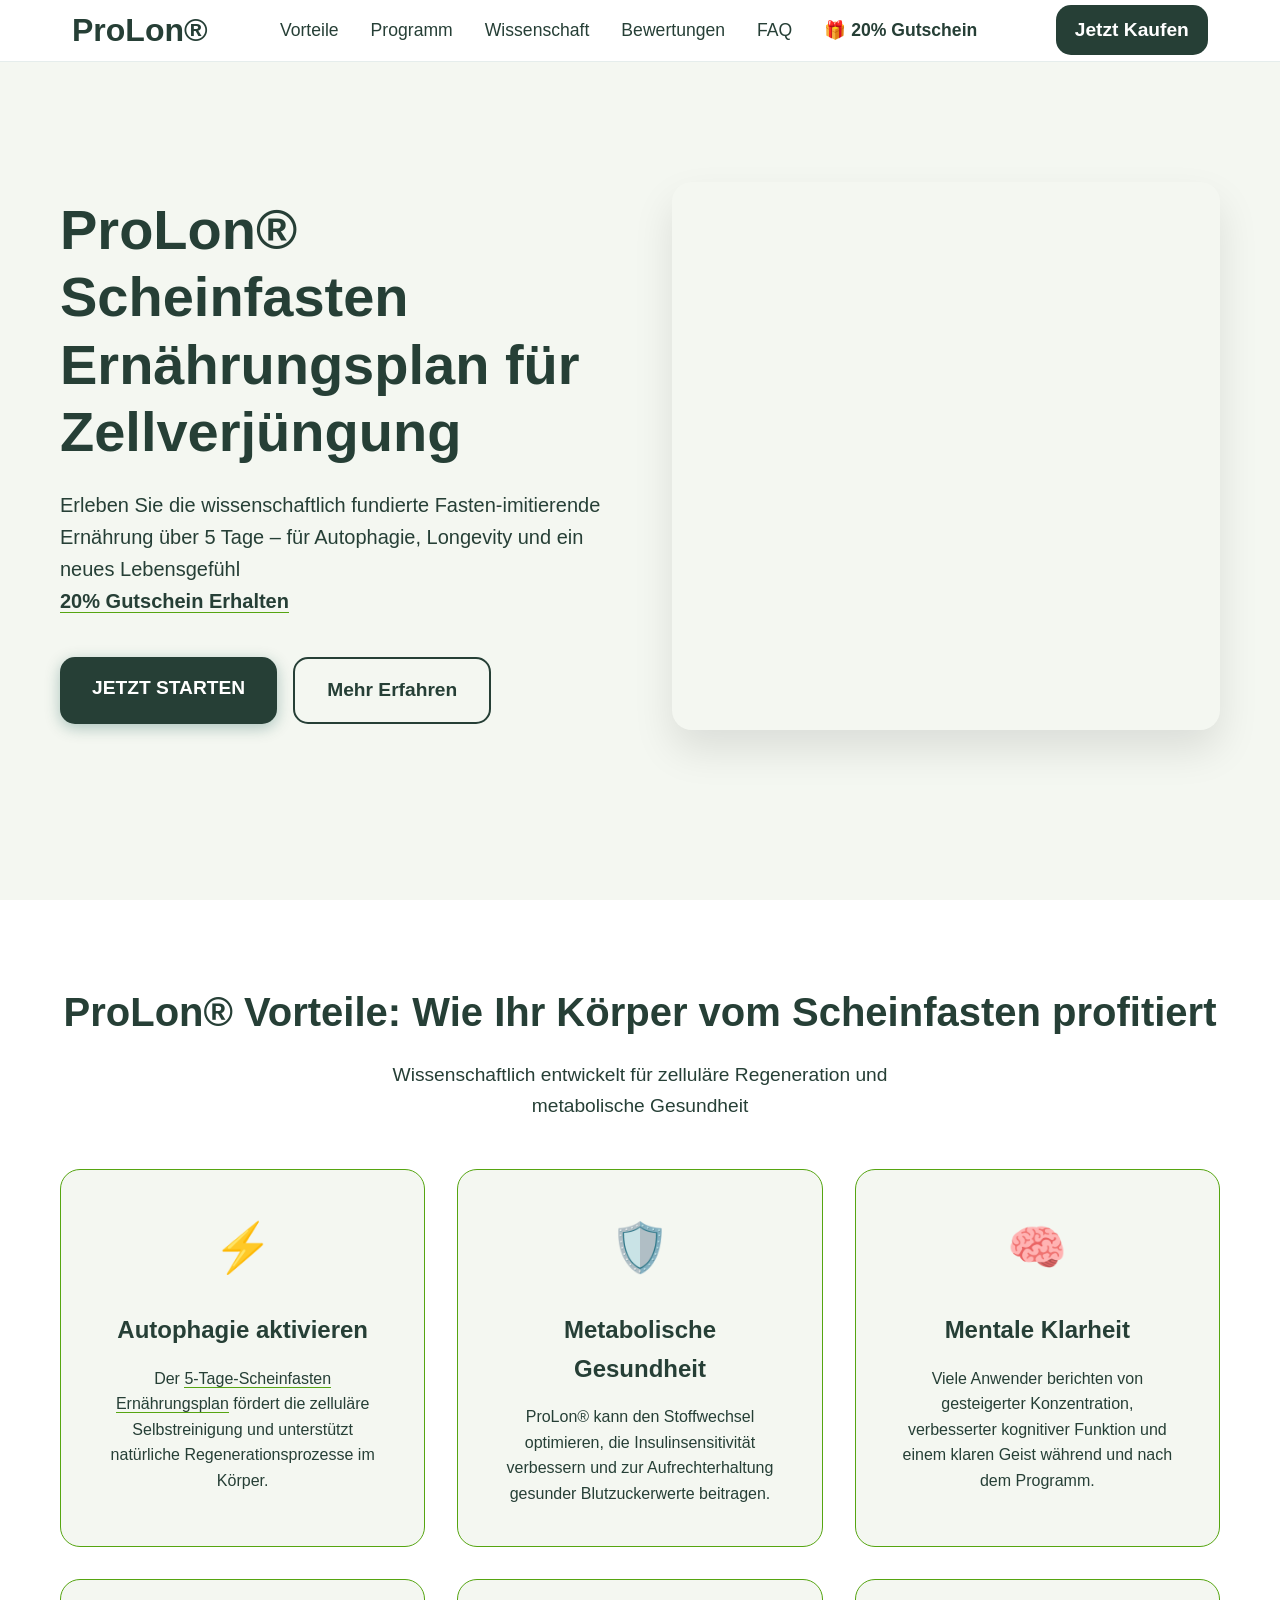
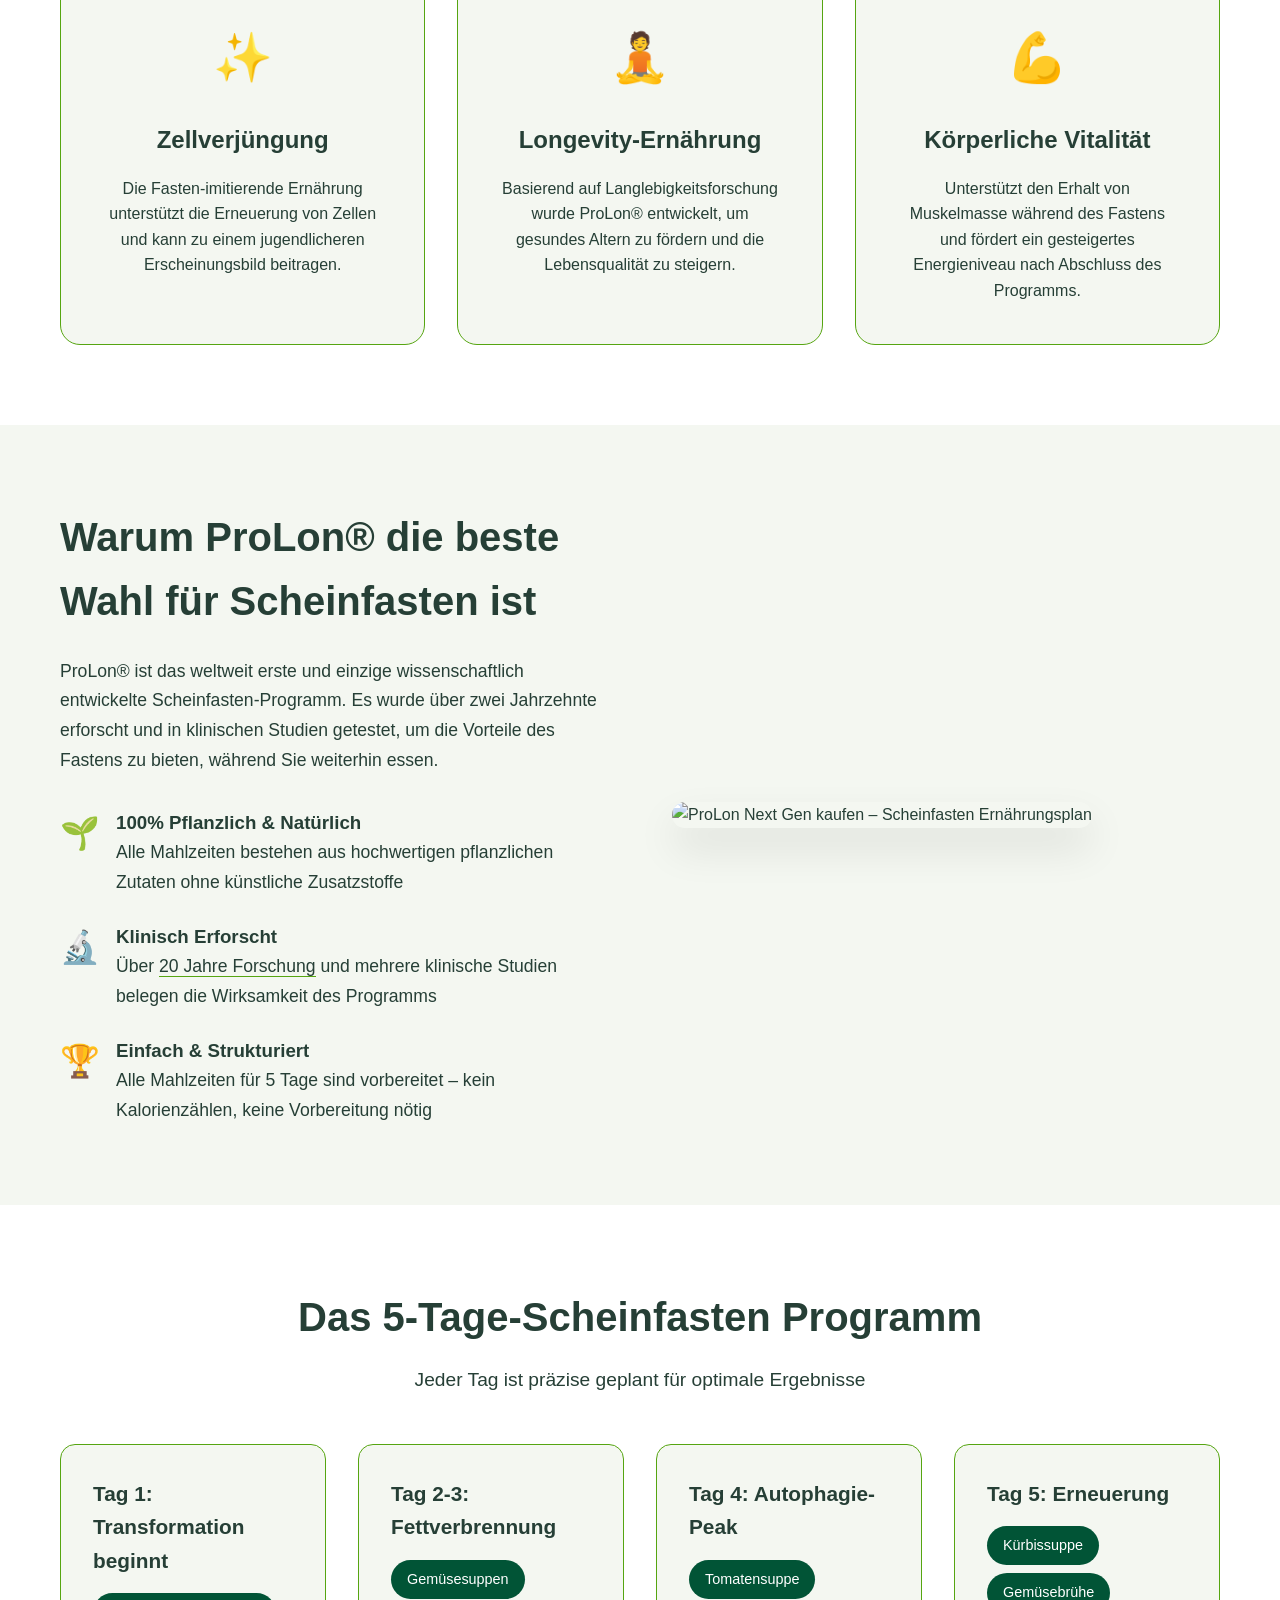
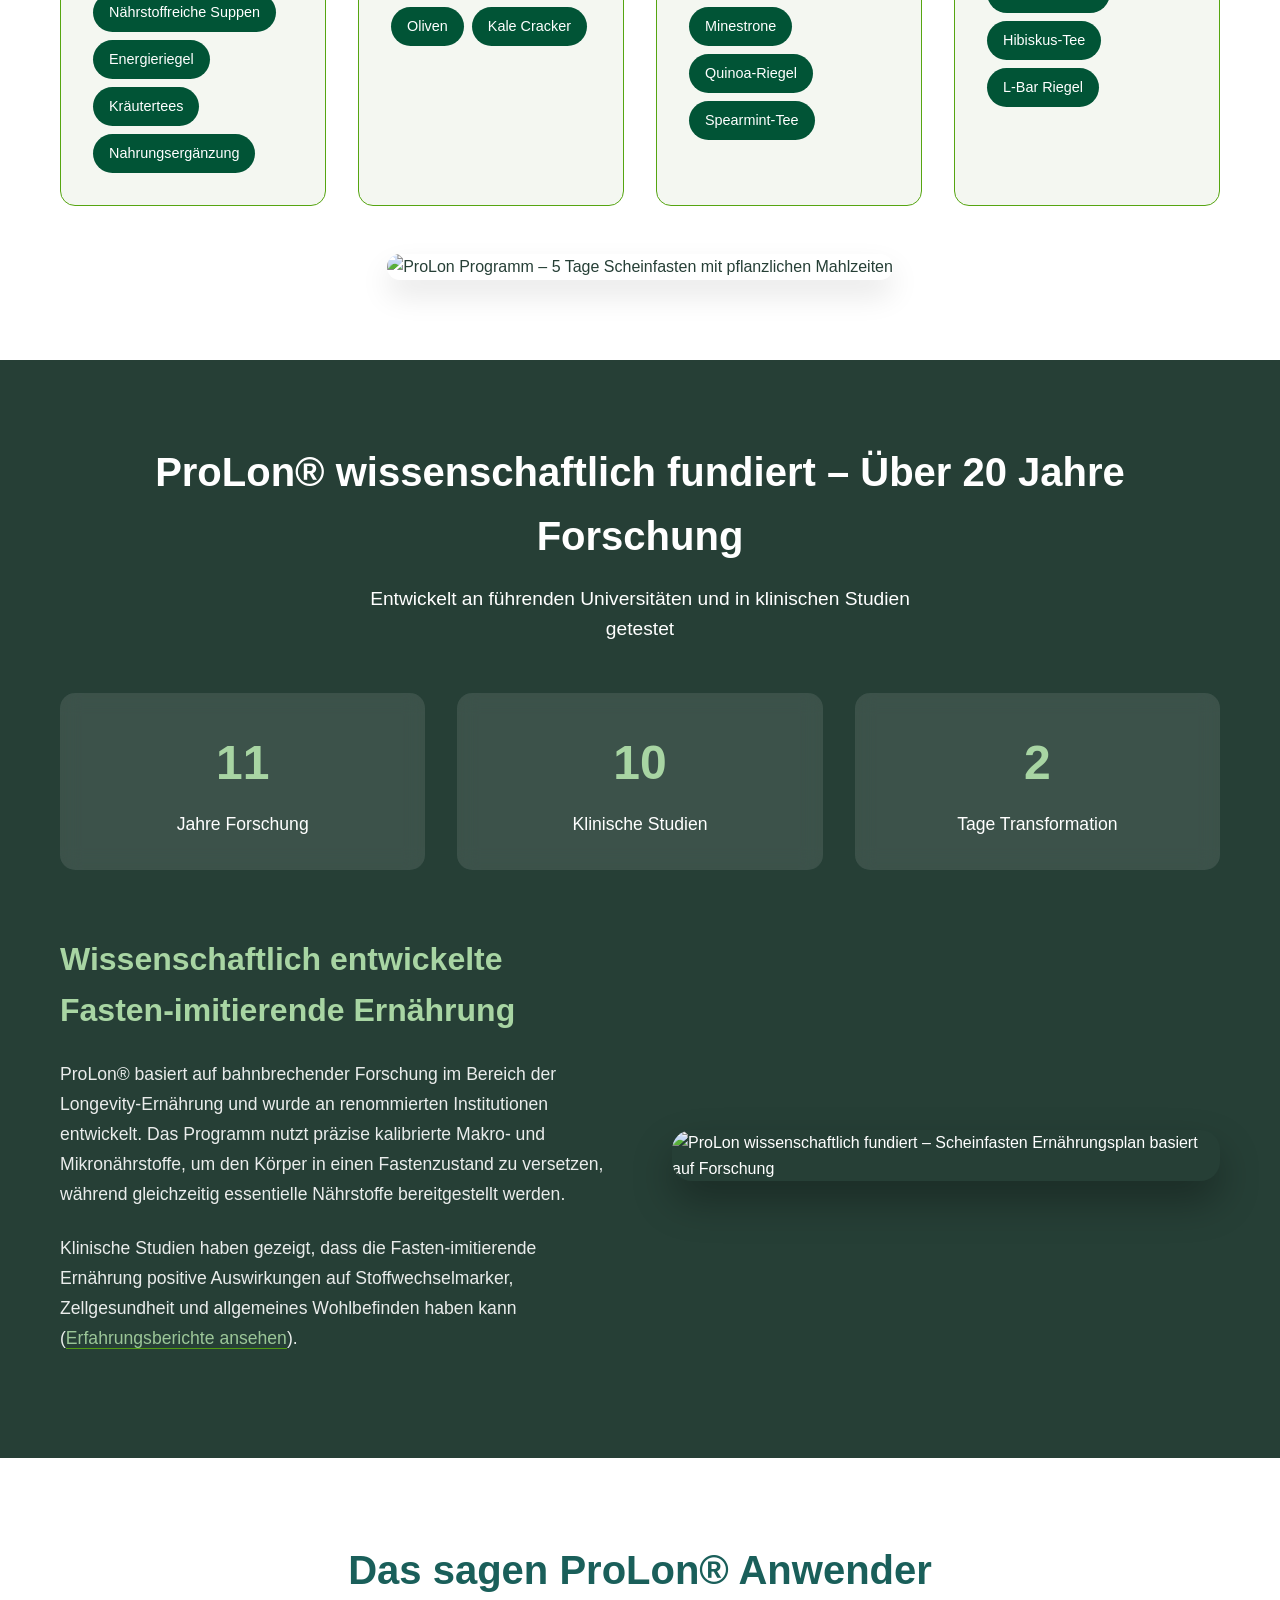
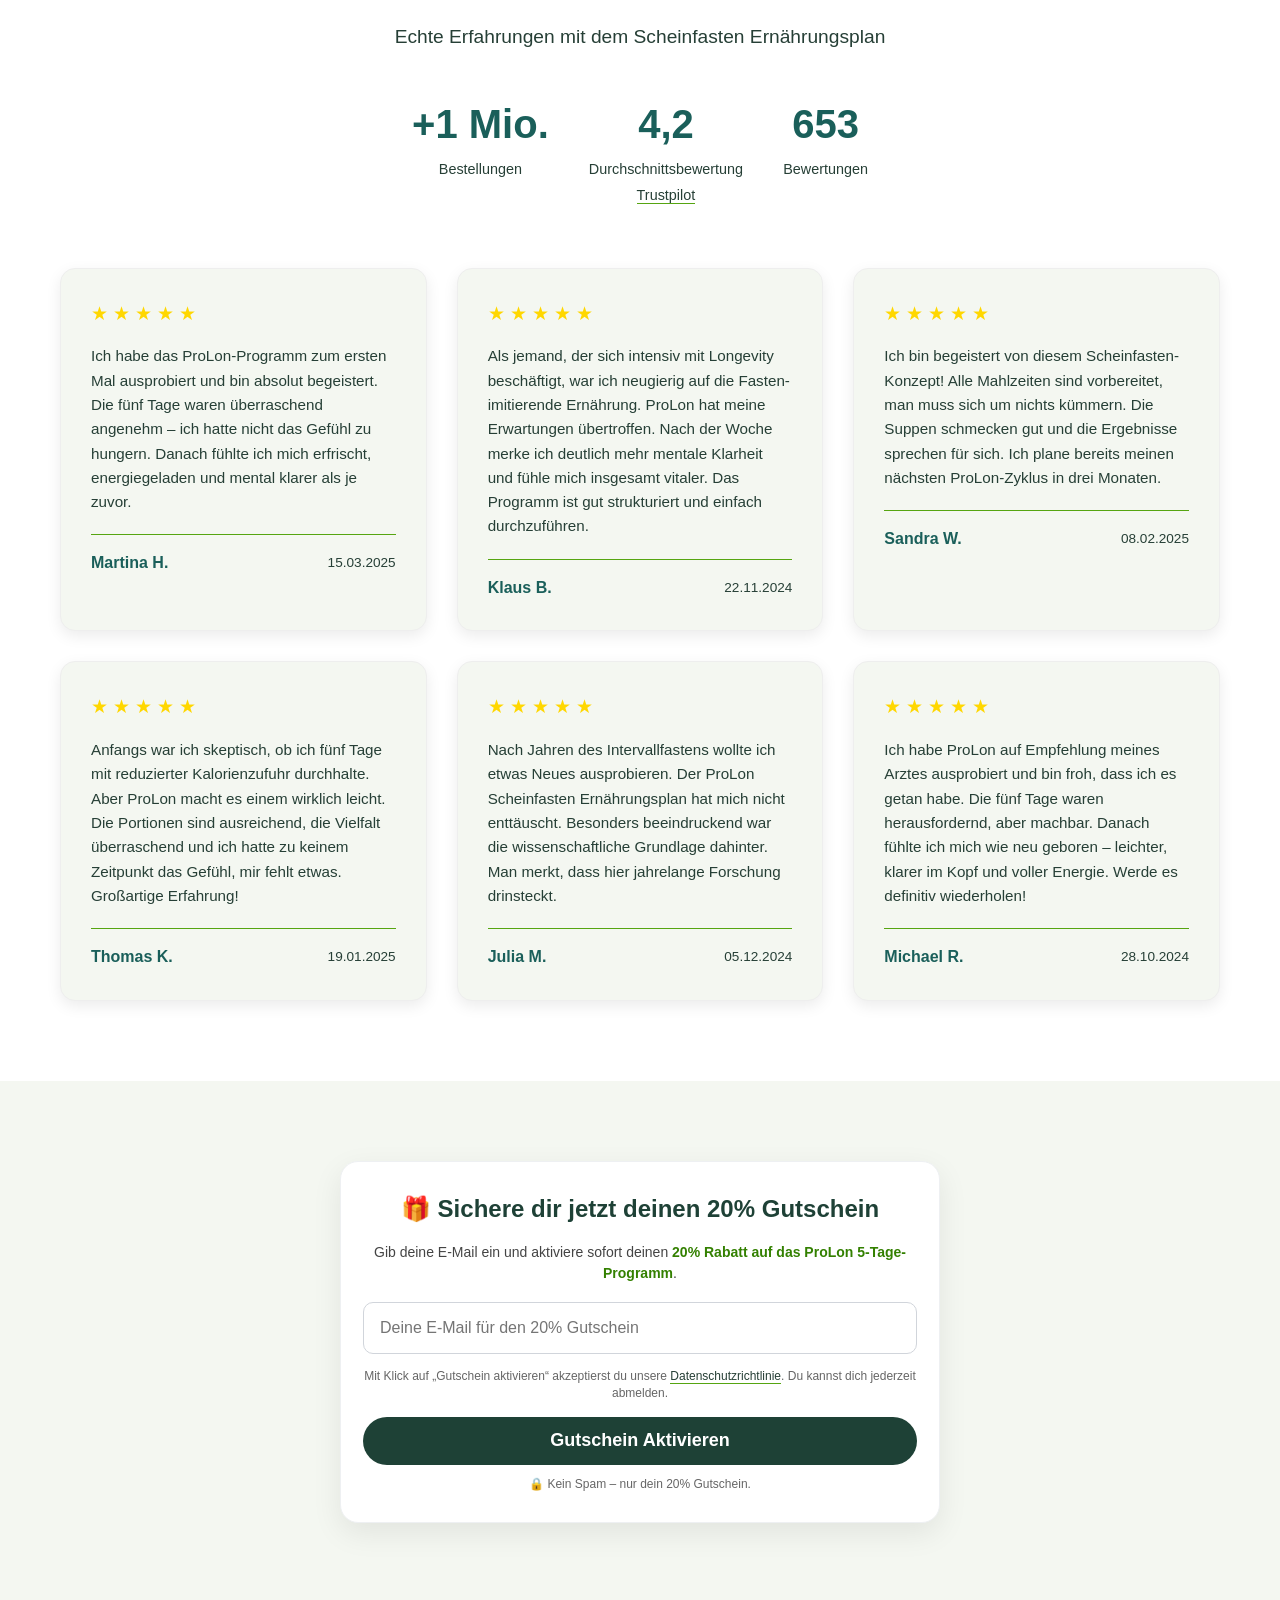
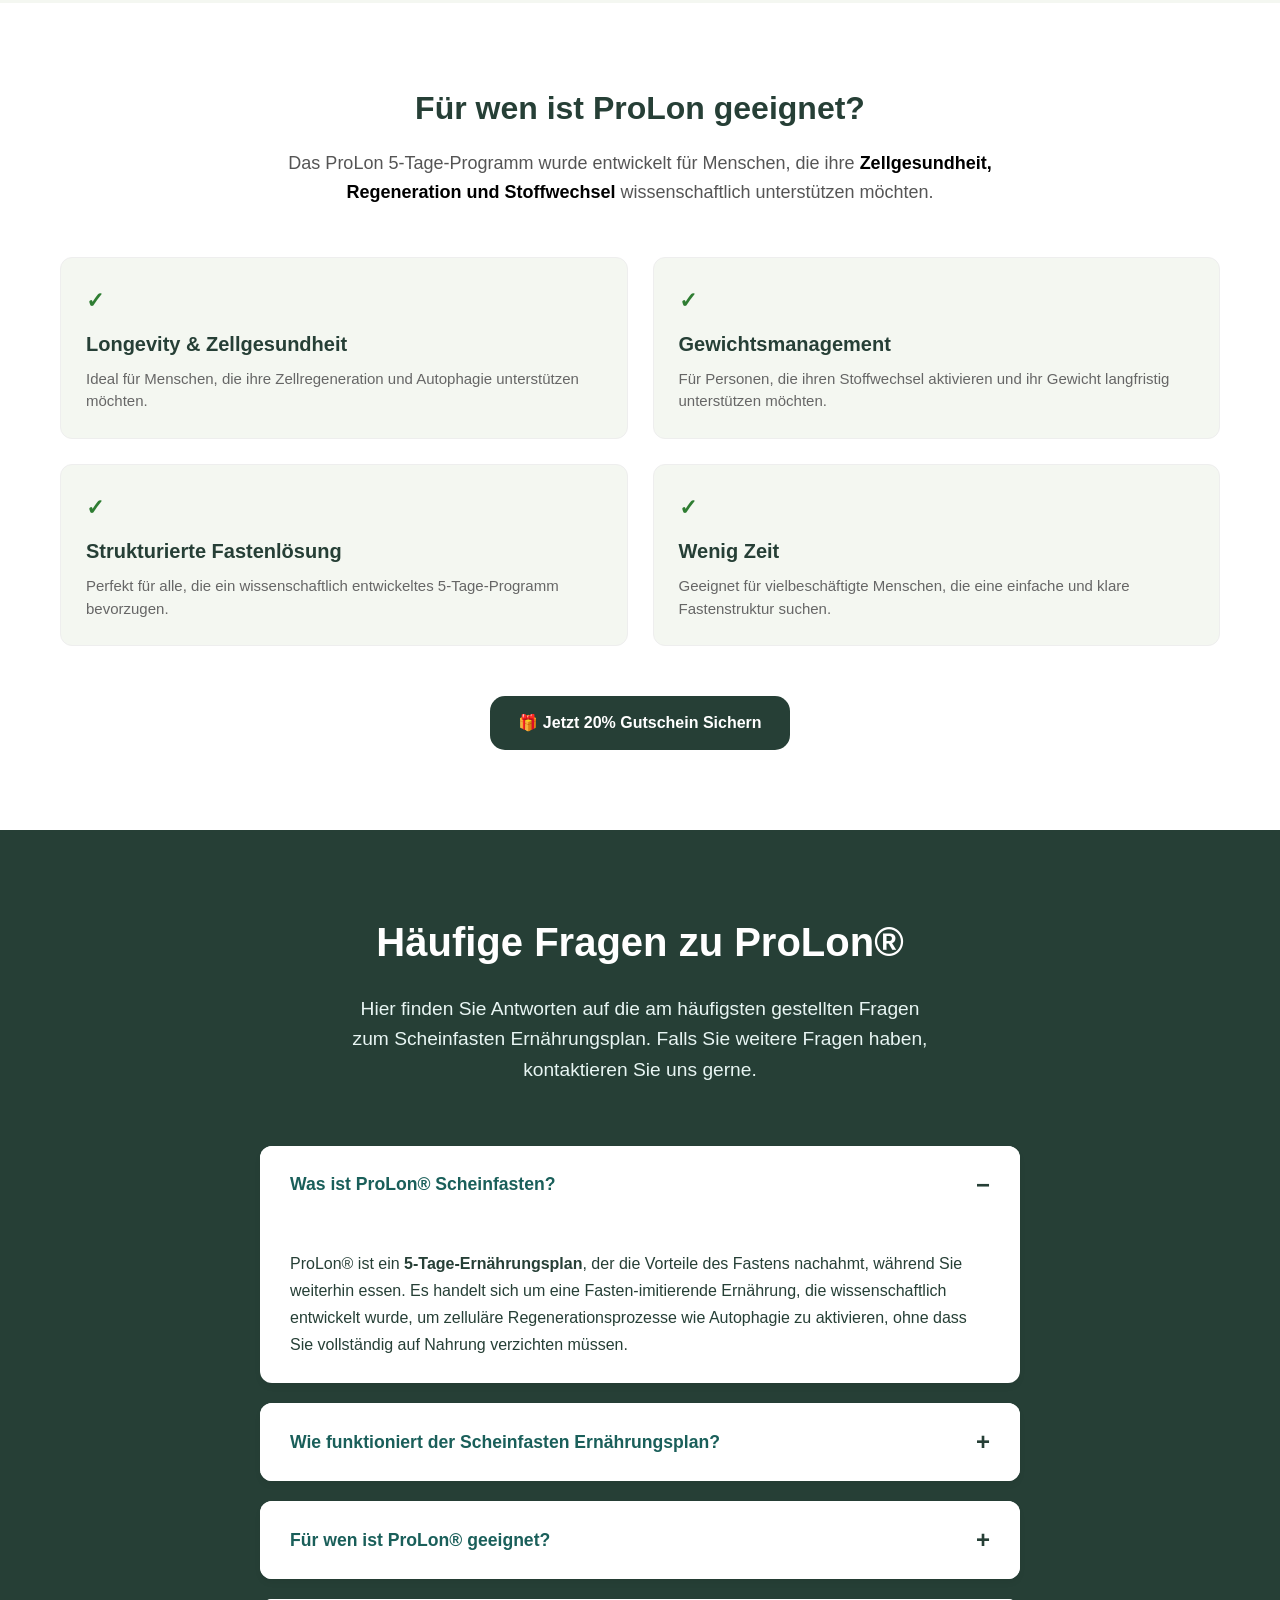
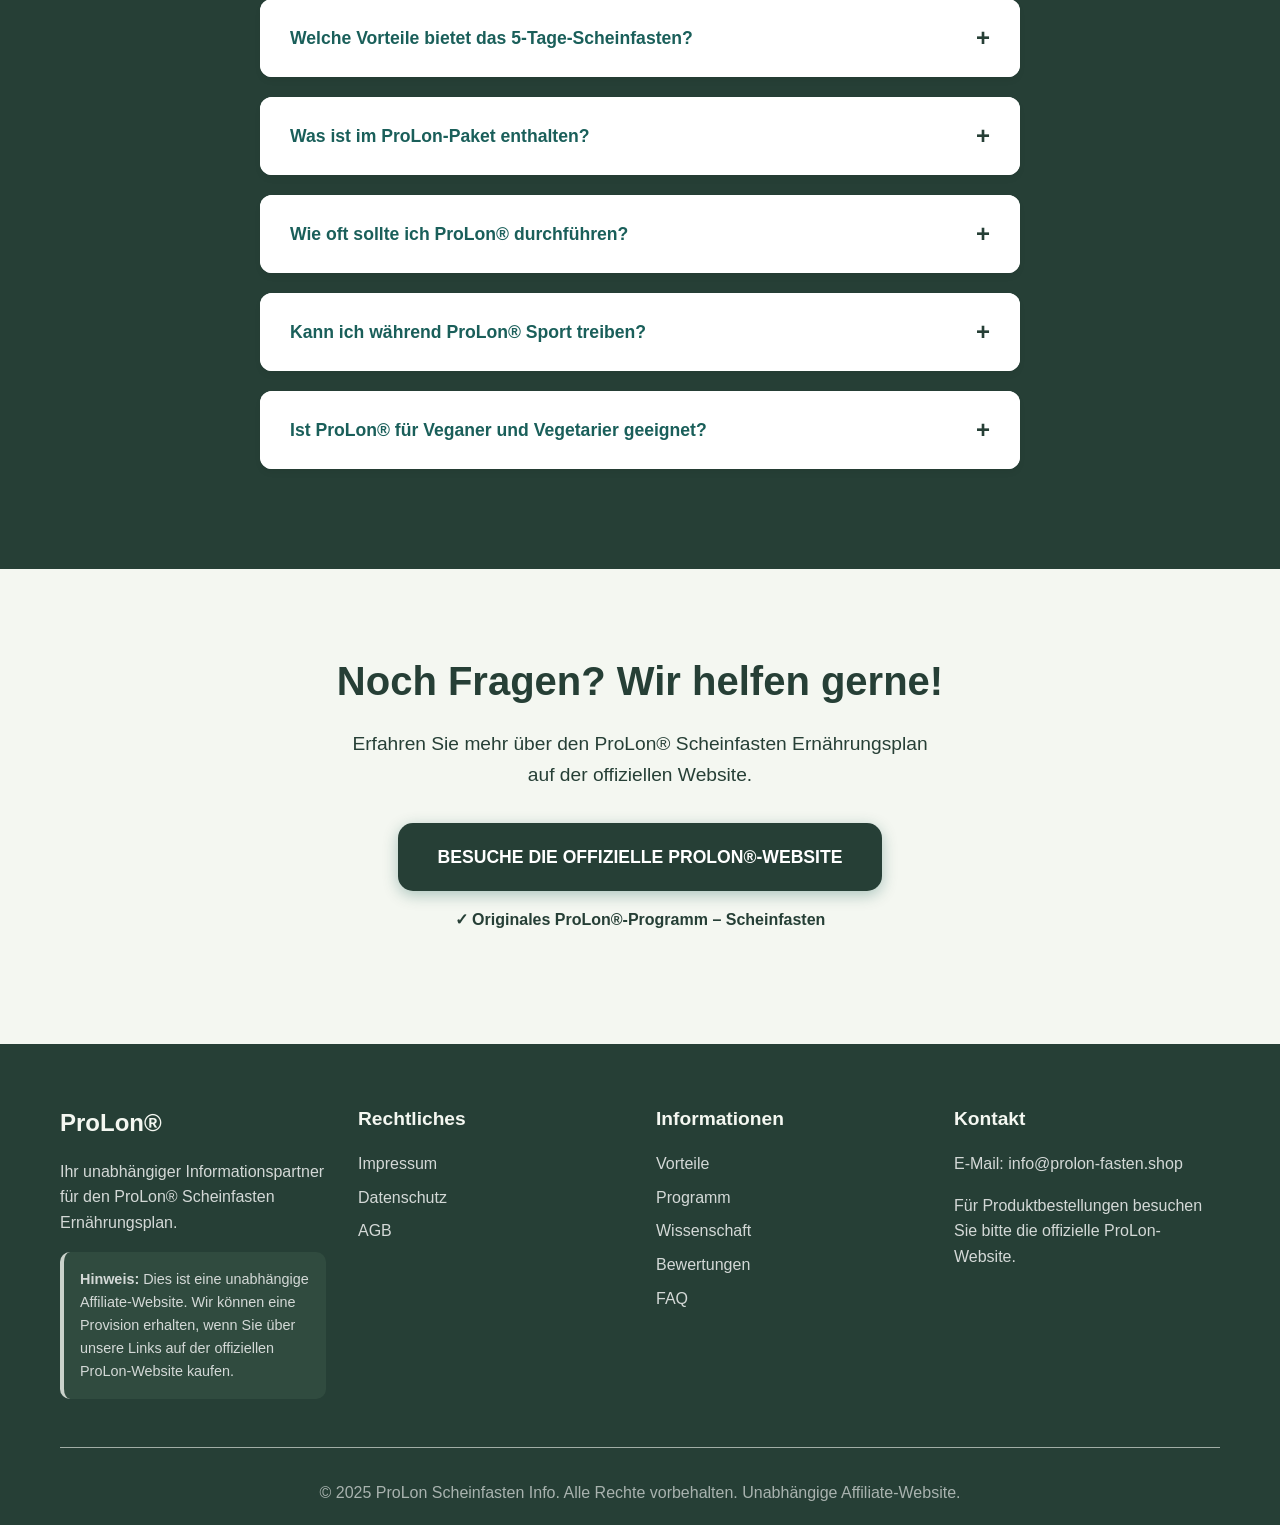
==== index.html @ 65d065ef "Add files via upload" ====
<!DOCTYPE html>
<html lang="de">
<head>
    <meta charset="UTF-8" />
    <meta name="viewport" content="width=device-width, initial-scale=1.0" />
    <title>ProLon® Scheinfasten – 5 Tage Plan + 20% Gutschein</title>
	<meta name="description" content="ProLon® Scheinfasten: Wissenschaftlicher 5-Tage-Ernährungsplan für Longevity und Zellregeneration. Jetzt 20% Rabatt mit Gutschein sichern." />

    <!-- Canonical, Favicon, Hreflang -->
    <link rel="canonical" href="https://prolon-fasten.shop/" />
    <link rel="icon" type="image/png" sizes="32x32" href="/favicon-150x150.png" />
    <link rel="icon" type="image/png" sizes="192x192" href="/favicon-300x300.png" />
	<link rel="apple-touch-icon" href="/favicon-300x300.png" />
	<meta name="msapplication-TileImage" content="/favicon-300x300.png" />
    <link rel="alternate" hreflang="de" href="https://prolon-fasten.shop/" />
    <link rel="alternate" hreflang="x-default" href="https://prolon-fasten.shop/" />

    <!-- Preconnect to essential third-party domains -->
    <link rel="preconnect" href="https://www.googletagmanager.com" crossorigin />
    <link rel="preconnect" href="https://www.google-analytics.com" crossorigin />

	<link rel="preload" href="fonts/karla-variable.woff2" as="font" type="font/woff2" crossorigin />

    <link rel="preload" as="image" fetchpriority="high" imagesrcset="https://prolon-fasten.shop/images/ProLon-5-Tage-372.webp 372w, https://prolon-fasten.shop/images/ProLon-5-Tage-744.webp 744w, https://prolon-fasten.shop/images/ProLon-5-Tage-1080.webp 1080w" imagesizes="(max-width: 500px) 90vw, 50vw" />

    <!-- 1. Critical CSS for instant rendering of the 'above-the-fold' content -->
    <style>
        * { margin: 0; padding: 0; box-sizing: border-box; }
		@font-face { font-family: 'Karla'; src: url('/fonts/karla-variable.woff2') format('woff2'); font-weight: 100 900; font-style: normal; font-display: swap; }
        body { font-family: 'Karla', sans-serif; line-height: 1.6; color: #263f36; overflow-x: hidden; }
        .container { max-width: 1200px; margin: 0 auto; padding: 0 20px; }
        .header { position: fixed; top: 0; width: 100%; background: rgba(255, 255, 255, 0.98 ); z-index: 1000; transition: all 0.3s ease; border-bottom: 1px solid rgba(38, 63, 54, 0.1); }
        .nav-container { display: flex; justify-content: space-between; align-items: center; padding: 0.3rem 2rem; max-width: 1200px; margin: 0 auto; position: relative; }
        .logo { color: #263f36; font-size: 2rem; font-weight: 700; text-decoration: none; flex-shrink: 0; }
        .logo a { color: #263f36; font-size: 2rem; font-weight: 700; text-decoration: none; display: inline-block; }
        .nav-menu { display: flex; list-style: none; gap: 2rem; font-size: 1.1rem; position: relative; left: 16.5%; transform: translateX(-16.5%); margin: 0; }
        .nav-menu a { text-decoration: none; color: #263f36; font-weight: 500; transition: color 0.3s ease; }
		.nav-menu a[href="#coupon"] { font-weight: 700; }
        .nav-menu a:hover { color: #56a511; }
        .header-cta-btn { background: #263f36; color: #ffffff; padding: 0.6rem 1.2rem; border-radius: 15px; text-decoration: none; font-weight: 600; font-size: 1.2rem; transition: all 0.3s ease; border: none; cursor: pointer; margin-left: auto; flex-shrink: 0; white-space: nowrap; }
        .header-cta-btn:hover { background: #56a511; color: white; transform: translateY(-1px); }
        .header-btn { margin-left: auto; flex-shrink: 0; }
        .hamburger { display: none; flex-direction: column; cursor: pointer; flex-shrink: 0; }
        .hamburger span { width: 25px; height: 3px; background: #263f36; margin: 3px 0; transition: 0.3s; }
        .hero { padding: 100px 0 80px; background: #f4f7f1; min-height: 100svh; display: flex; align-items: center; }
        .hero-container { max-width: 1200px; margin: 0 auto; padding: 0 20px; display: grid; grid-template-columns: 1fr 1fr; gap: 4rem; align-items: center; }
        .hero-title { font-size: 3.5rem; font-weight: 700; color: #263f36; margin-bottom: 1.5rem; line-height: 1.2; }
        .hero-subtitle { font-size: 1.25rem; color: #263f36; margin-bottom: 2.5rem; line-height: 1.6; }
        .hero-buttons { display: flex; gap: 1rem; flex-wrap: wrap; }
        .btn { display: inline-block; padding: 1rem 2rem; border-radius: 15px; text-decoration: none; font-weight: 600; transition: all 0.3s ease; border: none; cursor: pointer; font-size: 1.2rem; }
        .btn-primary { background: #263f36; color: #ffffff; box-shadow: 0 4px 15px rgba(38, 63, 54, 0.3); }
        .btn-primary:hover { background: #56a511; color: white; transform: translateY(-2px); box-shadow: 0 6px 20px rgba(38, 63, 54, 0.4); }
        .btn-secondary { background: transparent; color: #263f36; border: 2px solid #263f36; }
        .btn-secondary:hover { background: #263f36; color: white; }
        .hero-image img { width: 100%; height: auto; border-radius: 20px; box-shadow: 0 20px 40px rgba(0, 0, 0, 0.1); }
        html { scroll-behavior: smooth; }
		.my-link { color: #263f36; text-decoration: none; border-bottom: 1px solid #56a511; transition: color 0.3s ease; }
		.my-link:hover { color: #56a511; border-bottom-color: #263f36; }
        @media (max-width: 768px) {
            .nav-container { justify-content: flex-start; gap: 1rem; padding: 0.3rem 1rem; }
            .hamburger { display: flex; order: 1; }
            .logo { order: 2; flex-grow: 1; text-align: center; font-size: 1.8rem; }
            .header-cta-btn { order: 3; margin-left: 0; padding: 0.5rem 1rem; font-size: 1.15rem; }
            .nav-menu { display: none !important; flex-direction: column; position: absolute; top: 100%; left: 0; width: 100%; gap: 1rem; background: #f4f7f1; padding: 1rem 0; box-shadow: 0 2px 10px rgba(0, 78, 71, 0.1); transform: translateY(-10px); opacity: 0; transition: all .25s ease; }
            .nav-menu.active { display: flex !important; transform: translateY(0); opacity: 1; }
            .nav-menu li { margin: 0.1rem 0; box-shadow: 0 2px 10px rgba(0, 78, 71, 0.1); width: 100%; }
            .nav-menu a { font-size: 1.2rem; padding: 1rem; display: block; width: 100%; text-align: center; border-radius: 2px; transition: all 0.3s ease; }
            .hamburger.active span:nth-child(1) { transform: rotate(-45deg) translate(-5px, 6px); }
            .hamburger.active span:nth-child(2) { opacity: 0; }
            .hamburger.active span:nth-child(3) { transform: rotate(45deg) translate(-5px, -6px); }
			.hero { padding: 100px 0 60px; }
            .hero-container { grid-template-columns: 1fr; gap: 2rem; text-align: center; }
            .hero-title { font-size: 2.5rem; }
            .hero-buttons { justify-content: center; }
        }
        @media (max-width: 480px) {
            .hero-title { font-size: 2rem; }
            .hero-subtitle { font-size: 1.1rem; }
            .btn { padding: 0.8rem 1.5rem; font-size: 0.9rem; }
        }
	</style>

    <!-- 2. Defer loading of the full stylesheet -->
    <link rel="stylesheet" href="styles.css" media="print" onload="this.media='all'" />

    <!-- 3. Fallback for browsers with JavaScript disabled -->
    <noscript>
        <link rel="stylesheet" href="styles.css" />
    </noscript>
    
<!-- Product Schema -->
<script type="application/ld+json">
{
  "@context": "https://schema.org",
  "@type": "Product",
  "name": "ProLon® Scheinfasten Ernährungsplan",
  "image": "https://prolon-fasten.shop/images/ProLon-5-Tage-1080.webp",
  "description": "ProLon® ist ein wissenschaftlich entwickelter Scheinfasten Ernährungsplan für 5 Tage. Unterstützt Autophagie, Zellverjüngung und gesundes Altern.",
  "brand": { "@type": "Brand", "name": "ProLon" },
  "sku": "PROLON-5DAY",
  "offers": {
    "@type": "Offer",
    "url": "https://prolon-fasten.com/6lmqvw",
    "itemCondition": "https://schema.org/NewCondition",
    "availability": "https://schema.org/InStock",
    "price": 143.20,
    "priceCurrency": "EUR",
    "priceValidUntil": "2026-12-31",
    "shippingDetails": {
      "@type": "OfferShippingDetails",
      "shippingRate": {
        "@type": "MonetaryAmount",
        "value": 0.00,
        "currency": "EUR"
      },
      "shippingLabel": "Kostenloser Versand",
      "deliveryTime": {
        "@type": "ShippingDeliveryTime",
        "handlingTime": { "@type": "QuantitativeValue", "minValue": 0, "maxValue": 2 },
        "transitTime": { "@type": "QuantitativeValue", "minValue": 2, "maxValue": 5 },
        "businessDays": {
          "@type": "OpeningHoursSpecification",
          "dayOfWeek": [
            "https://schema.org/Monday",
            "https://schema.org/Tuesday",
            "https://schema.org/Wednesday",
            "https://schema.org/Thursday",
            "https://schema.org/Friday"
          ]
        }
      }
    }
  },
  "aggregateRating": {
    "@type": "AggregateRating",
    "ratingValue": 4.2,
    "bestRating": 5,
    "worstRating": 1,
    "ratingCount": 653
  },
  "review": [
    {
      "@type": "Review",
      "author": { "@type": "Person", "name": "Martina H." },
      "datePublished": "2025-03-15",
      "reviewRating": { "@type": "Rating", "ratingValue": 5, "bestRating": 5 },
      "reviewBody": "Die fünf Tage waren überraschend angenehm. Ich hatte nicht das Gefühl zu hungern und fühlte mich danach erfrischt und energiegeladen."
    },
    {
      "@type": "Review",
      "author": { "@type": "Person", "name": "Klaus B." },
      "datePublished": "2024-11-22",
      "reviewRating": { "@type": "Rating", "ratingValue": 5, "bestRating": 5 },
      "reviewBody": "Nach der ProLon-Woche merke ich deutlich mehr mentale Klarheit. Das Programm ist gut strukturiert und einfach durchzuführen."
    },
    {
      "@type": "Review",
      "author": { "@type": "Person", "name": "Sandra W." },
      "datePublished": "2025-02-08",
      "reviewRating": { "@type": "Rating", "ratingValue": 5, "bestRating": 5 },
      "reviewBody": "Ich bin begeistert von diesem Scheinfasten-Konzept. Alle Mahlzeiten sind vorbereitet, man muss sich um nichts kümmern und die Ergebnisse sprechen für sich."
    }
  ]
}
</script>

<!-- FAQ Schema -->
<script type="application/ld+json">
{
  "@context": "https://schema.org",
  "@type": "FAQPage",
  "mainEntity": [
    {
      "@type": "Question",
      "name": "Was ist ProLon® Scheinfasten?",
      "acceptedAnswer": { "@type": "Answer", "text": "ProLon® ist ein 5-Tage-Ernährungsplan, der die Vorteile des Fastens nachahmt, während Sie weiterhin essen. Es aktiviert zelluläre Regenerationsprozesse wie Autophagie." }
    },
    {
      "@type": "Question",
      "name": "Wie funktioniert der Scheinfasten Ernährungsplan?",
      "acceptedAnswer": { "@type": "Answer", "text": "ProLon® versorgt den Körper mit präzise kalibrierten pflanzlichen Nährstoffen, die den Fastenzustand imitieren und gleichzeitig Energie liefern." }
    },
    {
      "@type": "Question",
      "name": "Für wen ist ProLon® geeignet?",
      "acceptedAnswer": { "@type": "Answer", "text": "ProLon® eignet sich für gesunde Erwachsene, die ihre Zellgesundheit unterstützen und die Vorteile des Fastens erleben möchten, ohne vollständig auf Nahrung zu verzichten." }
    },
    {
      "@type": "Question",
      "name": "Welche Vorteile bietet das 5-Tage-Scheinfasten?",
      "acceptedAnswer": { "@type": "Answer", "text": "Das Programm kann Autophagie aktivieren, metabolische Gesundheit fördern, Energie steigern und das allgemeine Wohlbefinden verbessern." }
    }
  ]
}
</script>	

</head>
<body>
    <!-- Header -->
    <header class="header">
        <nav class="nav">
            <div class="nav-container">
                <div class="logo">
					<a href="/" aria-label="ProLon">
						<span class="site-title">ProLon®</span>
					</a>
				</div>
                <ul class="nav-menu">
                    <li><a href="#benefits">Vorteile</a></li>
                    <li><a href="#ingredients">Programm</a></li>
                    <li><a href="#science">Wissenschaft</a></li>
					<li><a href="#bewertungen">Bewertungen</a></li>
                    <li><a href="#faq">FAQ</a></li>
					<li><a href="#coupon">🎁 20% Gutschein</a></li>
                </ul>
                <a href="https://prolon-fasten.com/6lmqvw" class="header-cta-btn" target="_blank" rel="noopener nofollow sponsored">Jetzt Kaufen</a>
                <div class="hamburger">
                    <span></span>
                    <span></span>
                    <span></span>
                </div>
            </div>
        </nav>
    </header>
	
	<div id="menuOverlay"></div>

    <main>
    <!-- Hero Section -->
    <section id="home" class="hero">
        <div class="hero-container">
            <div class="hero-content">
                <h1 class="hero-title">ProLon® Scheinfasten Ernährungsplan für Zellverjüngung</h1>
                <p class="hero-subtitle">Erleben Sie die wissenschaftlich fundierte Fasten-imitierende Ernährung über 5 Tage – für Autophagie, Longevity und ein neues Lebensgefühl<br><a href="#coupon" class="my-link"><strong>20% Gutschein Erhalten</strong></a></p>
                <div class="hero-buttons">
                    <a href="https://prolon-fasten.com/6lmqvw" class="btn btn-primary" target="_blank" rel="noopener nofollow sponsored">JETZT STARTEN</a>
                    <a href="#benefits" class="btn btn-secondary">Mehr Erfahren</a>
                </div>
            </div>
            <div class="hero-image"><img
  src="https://prolon-fasten.shop/images/ProLon-5-Tage-744.webp"
  srcset="
    https://prolon-fasten.shop/images/ProLon-5-Tage-372.webp 372w,
    https://prolon-fasten.shop/images/ProLon-5-Tage-744.webp 744w,
    https://prolon-fasten.shop/images/ProLon-5-Tage-1080.webp 1080w
  "
  sizes="(max-width: 500px) 90vw, 50vw"
  alt="ProLon kaufen – 5-Tage Scheinfasten Ernährungsplan für Longevity"
  width="1080"
  height="1080"
  fetchpriority="high"
  decoding="async"
>
			</div>

        </div>
    </section>

    <!-- Benefits Section -->
    <section id="benefits" class="benefits">
        <div class="container">
            <h2 class="section-title">ProLon® Vorteile: Wie Ihr Körper vom Scheinfasten profitiert</h2>
            <p class="section-subtitle">Wissenschaftlich entwickelt für zelluläre Regeneration und metabolische Gesundheit</p>
            
            <div class="benefits-grid">
                <div class="benefit-card">
                    <div class="benefit-icon">⚡</div>
                    <h3>Autophagie aktivieren</h3>
                    <p>Der <a href="#ingredients" class="my-link">5-Tage-Scheinfasten Ernährungsplan</a> fördert die zelluläre Selbstreinigung und unterstützt natürliche Regenerationsprozesse im Körper.</p>
                </div>
                
                <div class="benefit-card">
                    <div class="benefit-icon">🛡️</div>
                    <h3>Metabolische Gesundheit</h3>
                    <p>ProLon® kann den Stoffwechsel optimieren, die Insulinsensitivität verbessern und zur Aufrechterhaltung gesunder Blutzuckerwerte beitragen.</p>
                </div>
                
                <div class="benefit-card">
                    <div class="benefit-icon">🧠</div>
                    <h3>Mentale Klarheit</h3>
                    <p>Viele Anwender berichten von gesteigerter Konzentration, verbesserter kognitiver Funktion und einem klaren Geist während und nach dem Programm.</p>
                </div>
                
                <div class="benefit-card">
                    <div class="benefit-icon">✨</div>
                    <h3>Zellverjüngung</h3>
                    <p>Die Fasten-imitierende Ernährung unterstützt die Erneuerung von Zellen und kann zu einem jugendlicheren Erscheinungsbild beitragen.</p>
                </div>
                
                <div class="benefit-card">
                    <div class="benefit-icon">🧘</div>
                    <h3>Longevity-Ernährung</h3>
                    <p>Basierend auf Langlebigkeitsforschung wurde ProLon® entwickelt, um gesundes Altern zu fördern und die Lebensqualität zu steigern.</p>
                </div>
                
                <div class="benefit-card">
                    <div class="benefit-icon">💪</div>
                    <h3>Körperliche Vitalität</h3>
                    <p>Unterstützt den Erhalt von Muskelmasse während des Fastens und fördert ein gesteigertes Energieniveau nach Abschluss des Programms.</p>
                </div>
            </div>
        </div>
    </section>

    <!-- Why ProLon Section -->
    <section id="why-prolon" class="why-prolon">
        <div class="container">
            <div class="why-content">
                <div class="why-text">
                    <h2>Warum ProLon® die beste Wahl für Scheinfasten ist</h2>
                    <p>ProLon® ist das weltweit erste und einzige wissenschaftlich entwickelte Scheinfasten-Programm. Es wurde über zwei Jahrzehnte erforscht und in klinischen Studien getestet, um die Vorteile des Fastens zu bieten, während Sie weiterhin essen.</p>
                    
                    <div class="features">
                        <div class="feature">
                            <span class="feature-icon">🌱</span>
                            <div>
                                <h3>100% Pflanzlich & Natürlich</h3>
                                <p>Alle Mahlzeiten bestehen aus hochwertigen pflanzlichen Zutaten ohne künstliche Zusatzstoffe</p>
                            </div>
                        </div>
                        
                        <div class="feature">
                            <span class="feature-icon">🔬</span>
                            <div>
                                <h3>Klinisch Erforscht</h3>
                                <p>Über <a href="#science" class="my-link">20 Jahre Forschung</a> und mehrere klinische Studien belegen die Wirksamkeit des Programms</p>
                            </div>
                        </div>
                        
                        <div class="feature">
                            <span class="feature-icon">🏆</span>
                            <div>
                                <h3>Einfach & Strukturiert</h3>
                                <p>Alle Mahlzeiten für 5 Tage sind vorbereitet – kein Kalorienzählen, keine Vorbereitung nötig</p>
                            </div>
                        </div>
                    </div>
                </div>
                
                <div class="why-image"><img src="images/ProLon-Scheinfasten-Ernahrungsplan.webp"
     alt="ProLon Next Gen kaufen – Scheinfasten Ernährungsplan"
     loading="lazy"
     decoding="async"
     width="1080" height="1080">
                </div>
            </div>
        </div>
    </section>

    <!-- Ingredients Section -->
    <section id="ingredients" class="ingredients">
        <div class="container">
            <h2 class="section-title">Das 5-Tage-Scheinfasten Programm</h2>
            <p class="section-subtitle">Jeder Tag ist präzise geplant für optimale Ergebnisse</p>
            
            <div class="ingredients-showcase">
                <div class="ingredient-category">
                    <h3>Tag 1: Transformation beginnt</h3>
                    <div class="ingredient-list">
                        <span>Nährstoffreiche Suppen</span>
                        <span>Energieriegel</span>
                        <span>Kräutertees</span>
                        <span>Nahrungsergänzung</span>
                    </div>
                </div>
                
                <div class="ingredient-category">
                    <h3>Tag 2-3: Fettverbrennung</h3>
                    <div class="ingredient-list">
                        <span>Gemüsesuppen</span>
                        <span>Oliven</span>
                        <span>Kale Cracker</span>
                    </div>
                </div>
                
                <div class="ingredient-category">
                    <h3>Tag 4: Autophagie-Peak</h3>
                    <div class="ingredient-list">
                        <span>Tomatensuppe</span>
                        <span>Minestrone</span>
                        <span>Quinoa-Riegel</span>
                        <span>Spearmint-Tee</span>
                    </div>
                </div>
                
                <div class="ingredient-category">
                    <h3>Tag 5: Erneuerung</h3>
                    <div class="ingredient-list">
                        <span>Kürbissuppe</span>
                        <span>Gemüsebrühe</span>
                        <span>Hibiskus-Tee</span>
                        <span>L-Bar Riegel</span>
                    </div>
                </div>
            </div>
            
            <div>
			<div class="ingredients-image">
                <img src="images/ProLon-Zutaten.webp" alt="ProLon Programm – 5 Tage Scheinfasten mit pflanzlichen Mahlzeiten" loading="lazy" decoding="async" width="2500" height="1667">
            </div>
			</div>
        </div>
    </section>

    <!-- Science Section -->
    <section id="science" class="science">
        <div class="container">
            <h2 class="section-title">ProLon® wissenschaftlich fundiert – Über 20 Jahre Forschung</h2>
            <p class="section-subtitle">Entwickelt an führenden Universitäten und in klinischen Studien getestet</p>
            
            <div class="science-stats">
                <div class="stat">
                    <div class="stat-number">20+</div>
                    <div class="stat-label">Jahre Forschung</div>
                </div>
                
                <div class="stat">
                    <div class="stat-number">18</div>
                    <div class="stat-label">Klinische Studien</div>
                </div>
                
                <div class="stat">
                    <div class="stat-number">5</div>
                    <div class="stat-label">Tage Transformation</div>
                </div>
            </div>
            
            <div class="science-content">
                <div class="science-text">
                    <h3>Wissenschaftlich entwickelte Fasten-imitierende Ernährung</h3>
                    <p>ProLon® basiert auf bahnbrechender Forschung im Bereich der Longevity-Ernährung und wurde an renommierten Institutionen entwickelt. Das Programm nutzt präzise kalibrierte Makro- und Mikronährstoffe, um den Körper in einen Fastenzustand zu versetzen, während gleichzeitig essentielle Nährstoffe bereitgestellt werden.</p>
                    
                    <p>Klinische Studien haben gezeigt, dass die Fasten-imitierende Ernährung positive Auswirkungen auf Stoffwechselmarker, Zellgesundheit und allgemeines Wohlbefinden haben kann (<a href="#bewertungen" class="my-link2">Erfahrungsberichte ansehen</a>).</p>
                </div>
                
                <div class="science-image">
                    <img src="images/ProLon-Science.webp" alt="ProLon wissenschaftlich fundiert – Scheinfasten Ernährungsplan basiert auf Forschung" loading="lazy" decoding="async" width="1946" height="1095">
                </div>
            </div>
        </div>
    </section>
	
	<!-- Reviews Section -->
    <section id="bewertungen" class="reviews-section">
        <div class="reviews-container">
            <div class="reviews-header">
                <h2 class="reviews-title">Das sagen ProLon® Anwender</h2>
                <p class="reviews-subtitle">Echte Erfahrungen mit dem Scheinfasten Ernährungsplan</p>
				<div class="trust-stats">
                    <div class="trust-stat">
                        <span class="trust-number">+1 Mio.</span>
                        <span class="trust-label">Bestellungen</span>
                    </div>
                    <div class="trust-stat">
                        <span class="trust-number">4,2</span>
                        <span class="trust-label">Durchschnittsbewertung</span><br>
						<span class="trust-label"><a class="my-link" href="https://de.trustpilot.com/review/prolon-fasten.com?utm_medium=trustbox&utm_source=Carousel" target="_blank" rel="noopener noreferrer nofollow">Trustpilot</a></span>
                    </div>
                    <div class="trust-stat">
                        <span class="trust-number">653</span>
                        <span class="trust-label">Bewertungen</span>
                    </div>
                </div>
            </div>

            <div class="reviews-grid">
                <div class="review-card">
                    <div class="review-stars">
                        <span class="star">★</span>
                        <span class="star">★</span>
                        <span class="star">★</span>
                        <span class="star">★</span>
                        <span class="star">★</span>
                    </div>
                    <p class="review-text">Ich habe das ProLon-Programm zum ersten Mal ausprobiert und bin absolut begeistert. Die fünf Tage waren überraschend angenehm – ich hatte nicht das Gefühl zu hungern. Danach fühlte ich mich erfrischt, energiegeladen und mental klarer als je zuvor.</p>
                    <div class="review-author">
                        <span class="author-name">Martina H.</span>
                        <span class="review-date">15.03.2025</span>
                    </div>
                </div>

                <div class="review-card">
                    <div class="review-stars">
                        <span class="star">★</span>
                        <span class="star">★</span>
                        <span class="star">★</span>
                        <span class="star">★</span>
                        <span class="star">★</span>
                    </div>
                    <p class="review-text">Als jemand, der sich intensiv mit Longevity beschäftigt, war ich neugierig auf die Fasten-imitierende Ernährung. ProLon hat meine Erwartungen übertroffen. Nach der Woche merke ich deutlich mehr mentale Klarheit und fühle mich insgesamt vitaler. Das Programm ist gut strukturiert und einfach durchzuführen.</p>
                    <div class="review-author">
                        <span class="author-name">Klaus B.</span>
                        <span class="review-date">22.11.2024</span>
                    </div>
                </div>

                <div class="review-card">
                    <div class="review-stars">
                        <span class="star">★</span>
                        <span class="star">★</span>
                        <span class="star">★</span>
                        <span class="star">★</span>
                        <span class="star">★</span>
                    </div>
                    <p class="review-text">Ich bin begeistert von diesem Scheinfasten-Konzept! Alle Mahlzeiten sind vorbereitet, man muss sich um nichts kümmern. Die Suppen schmecken gut und die Ergebnisse sprechen für sich. Ich plane bereits meinen nächsten ProLon-Zyklus in drei Monaten.</p>
                    <div class="review-author">
                        <span class="author-name">Sandra W.</span>
                        <span class="review-date">08.02.2025</span>
                    </div>
                </div>

                <div class="review-card">
                    <div class="review-stars">
                        <span class="star">★</span>
                        <span class="star">★</span>
                        <span class="star">★</span>
                        <span class="star">★</span>
                        <span class="star">★</span>
                    </div>
                    <p class="review-text">Anfangs war ich skeptisch, ob ich fünf Tage mit reduzierter Kalorienzufuhr durchhalte. Aber ProLon macht es einem wirklich leicht. Die Portionen sind ausreichend, die Vielfalt überraschend und ich hatte zu keinem Zeitpunkt das Gefühl, mir fehlt etwas. Großartige Erfahrung!</p>
                    <div class="review-author">
                        <span class="author-name">Thomas K.</span>
                        <span class="review-date">19.01.2025</span>
                    </div>
                </div>

                <div class="review-card">
                    <div class="review-stars">
                        <span class="star">★</span>
                        <span class="star">★</span>
                        <span class="star">★</span>
                        <span class="star">★</span>
                        <span class="star">★</span>
                    </div>
                    <p class="review-text">Nach Jahren des Intervallfastens wollte ich etwas Neues ausprobieren. Der ProLon Scheinfasten Ernährungsplan hat mich nicht enttäuscht. Besonders beeindruckend war die wissenschaftliche Grundlage dahinter. Man merkt, dass hier jahrelange Forschung drinsteckt.</p>
                    <div class="review-author">
                        <span class="author-name">Julia M.</span>
                        <span class="review-date">05.12.2024</span>
                    </div>
                </div>

                <div class="review-card">
                    <div class="review-stars">
                        <span class="star">★</span>
                        <span class="star">★</span>
                        <span class="star">★</span>
                        <span class="star">★</span>
                        <span class="star">★</span>
                    </div>
                    <p class="review-text">Ich habe ProLon auf Empfehlung meines Arztes ausprobiert und bin froh, dass ich es getan habe. Die fünf Tage waren herausfordernd, aber machbar. Danach fühlte ich mich wie neu geboren – leichter, klarer im Kopf und voller Energie. Werde es definitiv wiederholen!</p>
                    <div class="review-author">
                        <span class="author-name">Michael R.</span>
                        <span class="review-date">28.10.2024</span>
                    </div>
                </div>
            </div>
        </div>
    </section>
	
	<!-- newsletter-section Section -->
<section id="coupon" class="newsletter-section">
    <!-- ===== FORM ===== -->
<div class="newsletter-form-wrap">
  <form 
    class="newsletter-form"
    action="https://shop.us8.list-manage.com/subscribe/post?u=d616ed973248625bb7bfec526&id=6b310a7ce7&f_id=00781de1f0"
    method="post" onsubmit="return false;"
  >
    <h2>🎁 Sichere dir jetzt deinen 20% Gutschein</h2>

<p>
Gib deine E-Mail ein und aktiviere sofort deinen 
<span class="newsletter-highlight">20% Rabatt auf das ProLon 5-Tage-Programm</span>.
</p>

    <input 
      type="email"
      name="EMAIL"
      placeholder="Deine E-Mail für den 20% Gutschein"
      required
      class="newsletter-input"
    >

    <div class="newsletter-privacy">
  Mit Klick auf „Gutschein aktivieren“ akzeptierst du unsere 
  <a href="/datenschutz" class="my-link">Datenschutzrichtlinie</a>. 
  Du kannst dich jederzeit abmelden.
</div>

    <button type="button" name="subscribe" class="newsletter-btn">
      <span class="btn-text">Gutschein Aktivieren</span>
    </button>
	<div class="newsletter-trust">
	🔒 Kein Spam – nur dein 20% Gutschein.
	</div>
  </form>
</div>

<!-- ===== SUCCESS MESSAGE ===== -->
<div class="newsletter-success" id="newsletter-success">
  <div class="success-card">
    
    <div class="success-icon">
		<svg class="checkmark" viewBox="0 0 52 52">
			<circle class="checkmark-circle" cx="26" cy="26" r="23"/>
			<path class="checkmark-check" d="M14 27 L22 35 L38 19"/>
		</svg>
	</div>
    
    <h3>🎉 Dein 20% Rabattcode ist bereit!</h3>
    
    <div class="success-coupon">
      <span class="coupon-label">Dein Rabattcode:</span>
      <span class="coupon-value" id="coupon-code">PROLON20</span>
	  
	  <div class="coupon-instruction">
    Verwende diesen Code auf der offiziellen Website.
	  </div>

      <a class="btn-newsletter" 
         href="https://prolon-fasten.com/6lmqvw" 
         rel="noopener nofollow" 
         target="_blank">
         Jetzt mit 20% Rabatt Bestellen
      </a>
    </div>

  </div>
</div>
</section>

<!-- EXIT POPUP DESKTOP -->
<div id="exitPopup" class="exit-popup-overlay">
  
  <div class="exit-popup-content">

    <button class="exit-close" id="exitClose">×</button>

    <div id="popupFormContainer"></div>

  </div>

</div>


<!-- MOBILE STICKY BAR -->
<div id="mobileCouponBar">
  🎁 20% Gutschein Sichern
</div>

<section class="prolon-fit-section">

<div class="container">

<h2 class="fit-title">Für wen ist ProLon geeignet?</h2>

<p class="fit-subtitle">
Das ProLon 5-Tage-Programm wurde entwickelt für Menschen, die ihre 
<span class="fit-highlight">Zellgesundheit, Regeneration und Stoffwechsel</span> 
wissenschaftlich unterstützen möchten.
</p>

<div class="fit-grid">

<div class="fit-card">
<div class="fit-icon">✓</div>
<h3>Longevity & Zellgesundheit</h3>
<p>Ideal für Menschen, die ihre Zellregeneration und Autophagie unterstützen möchten.</p>
</div>

<div class="fit-card">
<div class="fit-icon">✓</div>
<h3>Gewichtsmanagement</h3>
<p>Für Personen, die ihren Stoffwechsel aktivieren und ihr Gewicht langfristig unterstützen möchten.</p>
</div>

<div class="fit-card">
<div class="fit-icon">✓</div>
<h3>Strukturierte Fastenlösung</h3>
<p>Perfekt für alle, die ein wissenschaftlich entwickeltes 5-Tage-Programm bevorzugen.</p>
</div>

<div class="fit-card">
<div class="fit-icon">✓</div>
<h3>Wenig Zeit</h3>
<p>Geeignet für vielbeschäftigte Menschen, die eine einfache und klare Fastenstruktur suchen.</p>
</div>

</div>

<div class="fit-cta">
<a href="#coupon" class="btn-sec">
🎁 Jetzt 20% Gutschein Sichern
</a>
</div>

</div>
</section>

    <!-- FAQ Section -->
    <section id="faq" class="faq-section">
        <div class="faq-container">
            <div class="faq-header">
                <h2 class="faq-title">Häufige Fragen zu ProLon®</h2>
                <p class="faq-subtitle">Hier finden Sie Antworten auf die am häufigsten gestellten Fragen zum Scheinfasten Ernährungsplan. Falls Sie weitere Fragen haben, kontaktieren Sie uns gerne.</p>
            </div>

            <div class="faq-list">
                <div class="faq-item">
                    <button class="faq-question" onclick="toggleFAQ(this)">
                        Was ist ProLon® Scheinfasten?
                        <span class="faq-icon">+</span>
                    </button>
                    <div class="faq-answer">
                        <br><p>ProLon® ist ein <strong>5-Tage-Ernährungsplan</strong>, der die Vorteile des Fastens nachahmt, während Sie weiterhin essen. Es handelt sich um eine Fasten-imitierende Ernährung, die wissenschaftlich entwickelt wurde, um zelluläre Regenerationsprozesse wie Autophagie zu aktivieren, ohne dass Sie vollständig auf Nahrung verzichten müssen.</p>
                    </div>
                </div>

                <div class="faq-item">
                    <button class="faq-question" onclick="toggleFAQ(this)">
                        Wie funktioniert der Scheinfasten Ernährungsplan?
                        <span class="faq-icon">+</span>
                    </button>
                    <div class="faq-answer">
                        <br><p>ProLon® versorgt Ihren Körper mit <strong>präzise kalibrierten pflanzlichen Nährstoffen</strong>, die den Fastenzustand imitieren und gleichzeitig essentielle Energie liefern. Die spezielle Zusammensetzung aus Makro- und Mikronährstoffen versetzt Ihren Körper in einen metabolischen Zustand, der dem des Fastens ähnelt, während Sie weiterhin essen.</p>
                    </div>
                </div>

                <div class="faq-item">
                    <button class="faq-question" onclick="toggleFAQ(this)">
                        Für wen ist ProLon® geeignet?
                        <span class="faq-icon">+</span>
                    </button>
                    <div class="faq-answer">
                        <br><p>ProLon® eignet sich für <strong>gesunde Erwachsene</strong>, die ihre Zellgesundheit unterstützen und die Vorteile des Fastens erleben möchten, ohne vollständig auf Nahrung zu verzichten. Es ist ideal für Menschen, die sich für Longevity-Ernährung interessieren und einen wissenschaftlich fundierten Ansatz bevorzugen. Schwangere, Stillende und Personen mit bestimmten Vorerkrankungen sollten vor der Anwendung einen Arzt konsultieren.</p>
                    </div>
                </div>

                <div class="faq-item">
                    <button class="faq-question" onclick="toggleFAQ(this)">
                        Welche Vorteile bietet das 5-Tage-Scheinfasten?
                        <span class="faq-icon">+</span>
                    </button>
                    <div class="faq-answer">
                        <br><p>Das ProLon-Programm kann <strong>Autophagie aktivieren</strong>, die metabolische Gesundheit fördern, die Insulinsensitivität verbessern, Energie steigern und das allgemeine Wohlbefinden verbessern. Viele Anwender berichten von mentaler Klarheit, verbesserter Hautqualität und einem gesteigerten Gefühl der Vitalität nach Abschluss des Programms.</p>
                    </div>
                </div>

                <div class="faq-item">
                    <button class="faq-question" onclick="toggleFAQ(this)">
                        Was ist im ProLon-Paket enthalten?
                        <span class="faq-icon">+</span>
                    </button>
                    <div class="faq-answer">
                        <br><p>Das ProLon-Paket enthält <strong>alle Mahlzeiten für 5 Tage</strong>: pflanzliche Suppen, Energieriegel, Snacks wie Oliven und Kale Cracker, Kräutertees und Nahrungsergänzungsmittel. Jeder Tag ist in einer separaten Box verpackt, sodass Sie genau wissen, was Sie wann essen sollen. Kein Kalorienzählen, keine Vorbereitung nötig.</p>
                    </div>
                </div>

                <div class="faq-item">
                    <button class="faq-question" onclick="toggleFAQ(this)">
                        Wie oft sollte ich ProLon® durchführen?
                        <span class="faq-icon">+</span>
                    </button>
                    <div class="faq-answer">
                        <br><p>Die Häufigkeit hängt von Ihren persönlichen Zielen ab. Viele Menschen führen ProLon® <strong>einmal im Monat oder alle drei Monate</strong> durch. Für optimale Ergebnisse empfehlen Experten mindestens drei Zyklen pro Jahr. Konsultieren Sie bei Unsicherheiten einen Gesundheitsexperten, um einen individuellen Plan zu erstellen.</p>
                    </div>
                </div>

                <div class="faq-item">
                    <button class="faq-question" onclick="toggleFAQ(this)">
                        Kann ich während ProLon® Sport treiben?
                        <span class="faq-icon">+</span>
                    </button>
                    <div class="faq-answer">
                        <br><p>Während des ProLon-Programms wird <strong>leichte Bewegung</strong> wie Spazierengehen, sanftes Yoga oder Stretching empfohlen. Intensive Trainingseinheiten sollten vermieden werden, da Ihr Körper in einem kalorienreduzierten Zustand ist. Nach Abschluss des Programms können Sie Ihre normale Trainingsroutine wieder aufnehmen.</p>
                    </div>
                </div>

                <div class="faq-item">
                    <button class="faq-question" onclick="toggleFAQ(this)">
                        Ist ProLon® für Veganer und Vegetarier geeignet?
                        <span class="faq-icon">+</span>
                    </button>
                    <div class="faq-answer">
                        <br><p>Ja, ProLon® ist <strong>100% pflanzlich</strong> und daher sowohl für Veganer als auch für Vegetarier geeignet. Alle Mahlzeiten bestehen aus hochwertigen pflanzlichen Zutaten ohne tierische Produkte, künstliche Zusatzstoffe oder Konservierungsmittel.</p>
                    </div>
                </div>
            </div>
        </div>
    </section>
	
	<!-- CTA Section for FAQ -->
    <section class="cta">
        <div class="container">
            <div class="cta-content">
                <h2>Noch Fragen? Wir helfen gerne!</h2>
                <p>Erfahren Sie mehr über den ProLon® Scheinfasten Ernährungsplan auf der offiziellen Website.</p>
                <a href="https://prolon-fasten.com/6lmqvw" class="btn btn-primary btn-large" target="_blank" rel="noopener nofollow sponsored">BESUCHE DIE OFFIZIELLE PROLON®-WEBSITE</a>
                <p class="cta-guarantee">✓ Originales ProLon®-Programm – Scheinfasten</p>
            </div>
        </div>
    </section>
    </main>

    <!-- Footer -->
    <footer class="footer">
        <div class="container">
            <div class="footer-content">
                <div class="footer-section">
					<h3><a href="/" class="footer-logo">ProLon®</a></h3>
					<p>Ihr unabhängiger Informationspartner für den ProLon® Scheinfasten Ernährungsplan.</p>
					<p class="affiliate-notice">
					<strong>Hinweis:</strong> Dies ist eine unabhängige Affiliate-Website. 
					Wir können eine Provision erhalten, wenn Sie über unsere Links auf der offiziellen ProLon-Website kaufen.
					</p>
				</div>
                
                <div class="footer-section">
                    <h4>Rechtliches</h4>
                    <ul>
                        <li><a href="/impressum">Impressum</a></li>
                        <li><a href="/datenschutz">Datenschutz</a></li>
                        <li><a href="/agb">AGB</a></li>
                    </ul>
                </div>
                
                <div class="footer-section">
                    <h4>Informationen</h4>
                    <ul>
                        <li><a href="#benefits">Vorteile</a></li>
                        <li><a href="#ingredients">Programm</a></li>
                        <li><a href="#science">Wissenschaft</a></li>
						<li><a href="#bewertungen">Bewertungen</a></li>
                        <li><a href="#faq">FAQ</a></li>                        
                    </ul>
                </div>
                
                <div class="footer-section">
                    <h4>Kontakt</h4>
                    <p>E-Mail: info@prolon-fasten.shop</p>
                    <p>Für Produktbestellungen besuchen Sie bitte die offizielle ProLon-Website.</p>
                </div>
            </div>
            
            <div class="footer-bottom">
                <p>&copy; 2025 ProLon Scheinfasten Info. Alle Rechte vorbehalten. Unabhängige Affiliate-Website.</p>
            </div>
        </div>
    </footer>

<script>
(function() {
  'use strict';

  /* =========================
     CONFIGURAÇÃO E ESTADO
  ========================= */
  const GA_ID = 'G-XH5K9FVS1X';
  let gaLoaded = false;
  
  // Sistema de IDs Únicos para evitar processamento duplo do mesmo clique
  const processedEvents = new Set();

  function trackOnce(eventId, eventName, params) {
    if (processedEvents.has(eventId)) return;
    processedEvents.add(eventId);
    
    // Limpa o ID após 1 segundo para permitir novos cliques legítimos
    setTimeout(() => processedEvents.delete(eventId), 1000);

    loadGA();
    if (window.gtag) {
      gtag('event', eventName, params);
      console.log('Evento enviado:', eventName, params);
    }
  }

  function loadGA() {
    if (gaLoaded || window.gtag) return;
    gaLoaded = true;
    const s = document.createElement('script');
    s.async = true;
    s.src = 'https://www.googletagmanager.com/gtag/js?id=' + GA_ID;
    s.onload = () => {
      window.dataLayer = window.dataLayer || [];
      function gtag() { dataLayer.push(arguments); }
      window.gtag = gtag;
      gtag('js', new Date());
      gtag('config', GA_ID, { send_page_view: true, transport_type: 'beacon' });
    };
    document.head.appendChild(s);
  }

  // Lazy load GA
  ['pointerdown', 'scroll', 'keydown', 'mousemove', 'touchstart'].forEach(evt => 
    document.addEventListener(evt, loadGA, { once: true, passive: true })
  );

  /* =========================
     MOBILE BAR & SCROLL
  ========================= */
  let barClicked = false;
  function checkScroll() {
    const bar = document.getElementById("mobileCouponBar");
    const coupon = document.getElementById("coupon");
    if (!bar || !coupon || window.innerWidth > 768) return;
    if (document.body.classList.contains("menu-open")) { bar.classList.remove("show"); return; }
    
    let scroll = window.scrollY || window.pageYOffset;
    if (scroll > 400 && !barClicked) bar.classList.add("show");
    if (coupon.getBoundingClientRect().top < window.innerHeight) bar.classList.remove("show");
  }

  /* =========================
     DELEGAÇÃO DE EVENTOS (INTERCEPTAÇÃO TOTAL)
  ========================= */
  document.addEventListener('click', async function(e) {
    
    // Geramos um ID único para este clique baseado no tempo e posição
    const clickId = `${Date.now()}-${e.clientX}-${e.clientY}`;

    // 1. BOTÃO DE COMPRA (PÓS-CUPOM)
    const btnPurchase = e.target.closest('.btn-newsletter');
    if (btnPurchase) {
      // Identifica se o clique foi no popup ou na página
      const origin = btnPurchase.closest('#popupFormContainer') ? 'popup' : 'page';
      
      // Deixa o link abrir normalmente na mesma aba
      trackOnce(clickId, 'coupon_purchase_click', { 
        origin: origin,
        page_path: location.pathname 
      });
      return;
    }

    // 2. BOTÃO "GUTSCHEIN AKTIVIEREN"
    const btnNews = e.target.closest('.newsletter-btn');
    if (btnNews) {
      e.preventDefault();
      e.stopImmediatePropagation();

      const form = btnNews.closest('.newsletter-form');
      if (!form) return;

      const emailInput = form.querySelector('input[type="email"]');
      const emailValue = emailInput ? emailInput.value.trim() : "";
      const emailRegex = /^[^\s@]+@[^\s@]+\.[^\s@]+$/;

      if (!emailInput || emailValue === "" || !emailRegex.test(emailValue)) {
        alert("Bitte geben Sie eine gültige E-Mail-Adresse ein.");
        if (emailInput) emailInput.focus();
        return;
      }

      // Identifica se o clique foi no popup ou na página
      const origin = btnNews.closest('#popupFormContainer') ? 'popup' : 'page';

      // Rastreia apenas se o e-mail for válido
      trackOnce(clickId, 'generate_coupon', { 
        origin: origin,
        page_path: location.pathname 
      });

      // Lógica de envio visual
      const btnText = btnNews.querySelector(".btn-text");
      if (btnText) btnText.textContent = "Wird gesendet…";
      btnNews.classList.add("loading");

      try {
        await fetch(form.action, { method: "POST", mode: "no-cors", body: new FormData(form) });
        const wrap = form.closest(".newsletter-form-wrap");
        const successBox = wrap ? wrap.nextElementSibling : null;
        if (wrap) wrap.style.display = "none";
        if (successBox) {
          successBox.style.display = "flex";
          successBox.scrollIntoView({ behavior: "smooth", block: "center" });
        }
      } catch (err) {
        btnNews.classList.remove("loading");
        if (btnText) btnText.textContent = "Gutschein Aktivieren";
        alert("Fehler beim Senden. Bitte erneut versuchen.");
      }
      return;
    }

    // 3. LINKS DE AFILIADOS (Identificação por URL, sem classes extras)
    const linkAff = e.target.closest('a[href*="prolon-fasten.com"]');
    if (linkAff && !linkAff.classList.contains('btn-newsletter')) {
      trackOnce(clickId, 'affiliate_click', {
        affiliate: 'prolon',
        position: getLinkPosition(linkAff),
        page_path: location.pathname,
        link_url: linkAff.href
      });
      return;
    }

    // 4. COPIAR CUPOM
    const couponValue = e.target.closest('.coupon-value');
    if (couponValue) {
      const original = couponValue.innerText;
      if (original === "CODE KOPIERT ✓") return;
      navigator.clipboard.writeText(original);
      couponValue.innerText = "CODE KOPIERT ✓";
      setTimeout(() => { couponValue.innerText = original; }, 2000);
      return;
    }

    // 5. MOBILE BAR CLICK
    const mobileBar = e.target.closest('#mobileCouponBar');
    if (mobileBar) {
      e.preventDefault();
      barClicked = true;
      mobileBar.classList.remove("show");
      const target = document.getElementById("coupon");
      if (target) {
        const y = target.getBoundingClientRect().top + window.scrollY - 60;
        window.scrollTo({ top: y, behavior: "smooth" });
      }
      return;
    }
  }, true);

  /* =========================
     UTILITÁRIOS E INICIALIZAÇÃO
  ========================= */
  function getLinkPosition(el) {
    if (el.closest('.hero')) return 'hero';
    if (el.closest('.cta')) return 'cta_section';
    if (el.closest('header')) return 'header';
    return 'other';
  }

  function init() {
    // Setup Popup Clones
    const originalForm = document.querySelector("#coupon .newsletter-form-wrap");
    const originalSuccess = document.querySelector("#newsletter-success");
    const container = document.getElementById("popupFormContainer");
    if (originalForm && originalSuccess && container && !container.hasChildNodes()) {
      container.appendChild(originalForm.cloneNode(true));
      const sClone = originalSuccess.cloneNode(true);
      sClone.removeAttribute("id");
      container.appendChild(sClone);
    }

    // Exit Popup Logic
    const popup = document.getElementById("exitPopup");
    const closeBtn = document.getElementById("exitClose");
    let shown = false;
    if (window.innerWidth > 768 && popup) {
      document.addEventListener("mouseout", (e) => { if (e.clientY <= 0 && !shown) { popup.classList.add("active"); shown = true; } });
      if (closeBtn) closeBtn.addEventListener("click", () => popup.classList.remove("active"));
      popup.addEventListener("click", (e) => { if (e.target === popup) popup.classList.remove("active"); });
    }
  }

  document.addEventListener("DOMContentLoaded", () => {
    init();
    window.addEventListener("scroll", checkScroll, { passive: true });
  });

})();
</script>

<script>
document.addEventListener('DOMContentLoaded', function() {

    const hamburger = document.querySelector(".hamburger");
const navMenu = document.querySelector(".nav-menu");
const overlay = document.getElementById("menuOverlay");
const body = document.body;

function openMenu(){
  hamburger.classList.add("active");
  navMenu.classList.add("active");
  overlay.classList.add("active");
  body.classList.add("menu-open"); // trava scroll
}

function closeMenu(){
  hamburger.classList.remove("active");
  navMenu.classList.remove("active");
  overlay.classList.remove("active");
  body.classList.remove("menu-open"); // libera scroll
}

if(hamburger && navMenu && overlay){

  hamburger.addEventListener("click", function(e){
    e.stopPropagation();
    navMenu.classList.contains("active") ? closeMenu() : openMenu();
  });

  overlay.addEventListener("click", closeMenu);

  document.addEventListener("click", function(e){
    if(!navMenu.contains(e.target) && !hamburger.contains(e.target)){
      closeMenu();
    }
  });

  navMenu.querySelectorAll("a").forEach(link=>{
    link.addEventListener("click", closeMenu);
  });

}

});
</script>

<script src="main.js" defer></script>
	
</body>
</html>
---- styles.css ----
/* Reset and Base Styles */
* {
    margin: 0;
    padding: 0;
    box-sizing: border-box;
}

@font-face {
  font-family: 'Karla';
  src: url('/fonts/karla-variable.woff2') format('woff2');
  font-weight: 100 900;
  font-style: normal;
  font-display: swap;
}

body {
    font-family: 'Karla', sans-serif;
    line-height: 1.6;
    color: #263f36;
    overflow-x: hidden;
}

.container {
    max-width: 1200px;
    margin: 0 auto;
    padding: 0 20px;
}

/* Header */
.header {
    position: fixed;
    top: 0;
    width: 100%;
    background: rgba(255, 255, 255, 0.98);
    z-index: 1000;
    transition: all 0.3s ease;
    border-bottom: 1px solid rgba(0, 78, 71, 0.1);
}

.nav-container {
    display: flex;
    justify-content: space-between;
    align-items: center;
    padding: 0.3rem 2rem;
    max-width: 1200px;
    margin: 0 auto;
    position: relative;
}

.logo {
    color: #263f36;
    font-size: 2rem;
    font-weight: 700;
    text-decoration: none;
    flex-shrink: 0;
}

.logo a {
    color: #263f36;   
    font-size: 2rem;
    font-weight: 700;  
    text-decoration: none;
    display: inline-block;
}

.nav-menu { 
	display: flex;
	list-style: none;
	gap: 2rem;
	font-size: 1.1rem;
	position: relative;
	left: 16.5%;
	transform: translateX(-16.5%);
	margin: 0; 
}

.nav-menu a {
    text-decoration: none;
    color: #263f36;
    font-weight: 500;
    transition: color 0.3s ease;
}

.nav-menu a[href="#coupon"] {
  font-weight: 700;
}

.nav-menu a:hover {
    color: #56a511;
}

.header-cta-btn {
    background: #263f36;
    color: #ffffff;
    padding: 0.6rem 1.2rem;
    border-radius: 15px;
    text-decoration: none;
    font-weight: 600;
    font-size: 1.2rem;
    transition: all 0.3s ease;
    border: none;
    cursor: pointer;
    margin-left: auto;
    flex-shrink: 0;
    white-space: nowrap;
}

.header-cta-btn:hover {
    background: #56a511;
    color: white;
    transform: translateY(-1px);
}

.header-btn {
    margin-left: auto;
    flex-shrink: 0;
}

.hamburger {
    display: none;
    flex-direction: column;
    cursor: pointer;
    flex-shrink: 0;
}

.hamburger span {
    width: 25px;
    height: 3px;
    background: #263f36;
    margin: 3px 0;
    transition: 0.3s;
}

.my-link {
	color: #263f36;
    text-decoration: none;
    border-bottom: 1px solid #56a511;
    transition: color 0.3s ease;
}

.my-link:hover {
	color: #56a511;
    border-bottom-color: #263f36;
}

.my-link2 {
	color: #a8d5a3;
	text-decoration: none;
    border-bottom: 1px solid #56a511;
    transition: color 0.3s ease;
}

.my-link2:hover {
	color: white;
    border-bottom-color: white;
}

#menuOverlay {
  position: fixed;
  inset: 0;
  background: rgba(0,0,0,0.7);
  opacity: 0;
  visibility: hidden;
  transition: opacity .25s ease;
  z-index: 999;
}

#menuOverlay.active {
  opacity: 1;
  visibility: visible;
}

body.menu-open{
  overflow: hidden;
  touch-action: none;
}

body.menu-open #mobileCouponBar{
  transform: translateY(100%) !important;
}

/* Mobile Styles */
@media (max-width: 768px) {
    .nav-container {
        justify-content: flex-start;
        gap: 1rem;
    }

    .hamburger {
        display: flex;
        order: 1;
    }

    .logo {
        order: 2;
        flex-grow: 1;
        text-align: center;
        font-size: 1.8rem;
    }

    .header-cta-btn {
        order: 3;
        margin-left: 0;
        padding: 0.5rem 1rem;
        font-size: 1.15rem;
    }

    .nav-menu {
        display: none !important;
        flex-direction: column;
        position: absolute;
        top: 100%;
        left: 0;
        width: 100%;
		gap: 1rem;
        background: #f4f7f1;
        padding: 1rem 0;
        box-shadow: 0 2px 10px rgba(0, 78, 71, 0.1);
        transform: translateY(-10px);
		opacity: 0;
		transition: all .25s ease;
    }

    .nav-menu.active {
        display:flex !important;
		transform: translateY(0);
		opacity: 1;
    }
    
    .nav-menu li {
        margin: 0.1rem 0;
        box-shadow: 0 2px 10px rgba(0, 78, 71, 0.1);
        width: 100%;
    }
    
    .nav-menu a {
        font-size: 1.2rem;
        padding: 1rem;
        display: block;
        width: 100%;
        text-align: center;
        border-radius: 2px;
        transition: all 0.3s ease;
    }
    
    .hamburger.active span:nth-child(1) {
        transform: rotate(-45deg) translate(-5px, 6px);
    }
    
    .hamburger.active span:nth-child(2) {
        opacity: 0;
    }
    
    .hamburger.active span:nth-child(3) {
        transform: rotate(45deg) translate(-5px, -6px);
    }
		
}

/* Hero Section */
.hero {
    padding: 100px 0 80px;
    background: #f4f7f1;
    min-height: 100svh;
    display: flex;
    align-items: center;
}

.hero-container {
    max-width: 1200px;
    margin: 0 auto;
    padding: 0 20px;
    display: grid;
    grid-template-columns: 1fr 1fr;
    gap: 4rem;
    align-items: center;
}

.hero-title {
    font-size: 3.5rem;
    font-weight: 700;
    color: #263f36;
    margin-bottom: 1.5rem;
    line-height: 1.2;
}

.hero-subtitle {
    font-size: 1.25rem;
    color: #263f36;
    margin-bottom: 2.5rem;
    line-height: 1.6;
}

.hero-buttons {
    display: flex;
    gap: 1rem;
    flex-wrap: wrap;
}

.btn {
    display: inline-block;
    padding: 1rem 2rem;
    border-radius: 15px;
    text-decoration: none;
    font-weight: 600;
    transition: all 0.3s ease;
    border: none;
    cursor: pointer;
    font-size: 1.2rem;
}

.btn-primary {
    background: #263f36;
    color: #ffffff;
    box-shadow: 0 4px 15px rgba(0, 78, 71, 0.3);
}

.btn-primary:hover {
    background: #56a511;
    color: white;
    transform: translateY(-2px);
    box-shadow: 0 6px 20px rgba(0, 78, 71, 0.4);
}

.btn-secondary {
    background: transparent;
    color: #263f36;
    border: 2px solid #263f36;
}

.btn-secondary:hover {
    background: #263f36;
    color: white;
}

.btn-large {
    padding: 1.25rem 2.5rem;
    font-size: 1.1rem;
}

.hero-image img {
    width: 100%;
    height: auto;
    border-radius: 20px;
    box-shadow: 0 20px 40px rgba(0, 0, 0, 0.1);
}

/* Section Styles */
.section-title {
    font-size: 2.5rem;
    font-weight: 700;
    color: #263f36;
    text-align: center;
    margin-bottom: 1rem;
}

.section-subtitle {
    font-size: 1.2rem;
    color: #263f36;
    text-align: center;
    margin-bottom: 3rem;
    max-width: 600px;
    margin-left: auto;
    margin-right: auto;
}

/* Benefits Section */
.benefits {
    padding: 80px 0;
    background: white;
}

.benefits-grid {
    display: grid;
    grid-template-columns: repeat(auto-fit, minmax(350px, 1fr));
    gap: 2rem;
    margin-top: 3rem;
}

.benefit-card {
    background: #f4f7f1;
    padding: 2.5rem;
    border-radius: 20px;
    text-align: center;
    transition: transform 0.3s ease, box-shadow 0.3s ease;
    border: 1px solid #56a511;
}

.benefit-card:hover {
    transform: translateY(-5px);
    box-shadow: 0 15px 30px rgba(0, 0, 0, 0.1);
}

.benefit-icon {
    font-size: 3rem;
    margin-bottom: 1.5rem;
}

.benefit-card h3 {
    font-size: 1.5rem;
    font-weight: 600;
    color: #263f36;
    margin-bottom: 1rem;
}

.benefit-card p {
    color: #263f36;
    line-height: 1.6;
}

/* Why ProLon Section */
.why-prolon {
    padding: 80px 0;
    background: #f4f7f1;
}

.why-content {
    display: grid;
    grid-template-columns: 1fr 1fr;
    gap: 4rem;
    align-items: center;
}

.why-text h2 {
    font-size: 2.5rem;
    font-weight: 700;
    color: #263f36;
    margin-bottom: 1.5rem;
}

.why-text p {
    font-size: 1.1rem;
    color: #263f36;
    margin-bottom: 2rem;
    line-height: 1.7;
}

.features {
    display: flex;
    flex-direction: column;
    gap: 1.5rem;
}

.feature {
    display: flex;
    align-items: flex-start;
    gap: 1rem;
}

.feature-icon {
    font-size: 2rem;
    flex-shrink: 0;
}

.feature h4 {
    font-size: 1.2rem;
    font-weight: 600;
    color: #263f36;
    margin-bottom: 0.5rem;
}

.feature p {
    color: #263f36;
    margin: 0;
}

.why-image img {
    width: 100%;
    height: auto;
    border-radius: 20px;
    box-shadow: 0 20px 40px rgba(0, 0, 0, 0.1);
}

/* Ingredients Section */
.ingredients {
    padding: 80px 0;
    background: white;
}

.ingredients-showcase {
    display: grid;
    grid-template-columns: repeat(auto-fit, minmax(250px, 1fr));
    gap: 2rem;
    margin-bottom: 3rem;
}

.ingredient-category {
    background: #f4f7f1;
    padding: 2rem;
    border-radius: 15px;
    border: 1px solid #56a511;
}

.ingredient-category h3 {
    font-size: 1.3rem;
    font-weight: 600;
    color: #263f36;
    margin-bottom: 1rem;
}

.ingredient-list {
    display: flex;
    flex-wrap: wrap;
    gap: 0.5rem;
}

.ingredient-list span {
    background: #015436;
    color: white;
    padding: 0.5rem 1rem;
    border-radius: 20px;
    font-size: 0.9rem;
    font-weight: 500;
}

.ingredients-image {
    text-align: center;
}

.ingredients-image img {
    max-width: 100%;
    height: auto;
    border-radius: 20px;
    box-shadow: 0 15px 30px rgba(0, 0, 0, 0.1);
}

/* Science Section */
.science {
    padding: 80px 0;
    background: linear-gradient(135deg, #263f36 0%, #263f36 100%);
    color: white;
}

.science .section-title,
.science .section-subtitle {
    color: white;
}

.science-stats {
    display: grid;
    grid-template-columns: repeat(auto-fit, minmax(200px, 1fr));
    gap: 2rem;
    margin: 3rem 0;
}

.stat {
    text-align: center;
    padding: 2rem;
    background: rgba(255, 255, 255, 0.1);
    border-radius: 15px;
    backdrop-filter: blur(10px);
}

.stat-number {
    font-size: 3rem;
    font-weight: 700;
    color: #a8d5a3;
    margin-bottom: 0.5rem;
}

.stat-label {
    font-size: 1.1rem;
    font-weight: 500;
}

.science-content {
    display: grid;
    grid-template-columns: 1fr 1fr;
    gap: 4rem;
    align-items: center;
    margin-top: 4rem;
}

.science-text h3 {
    font-size: 2rem;
    font-weight: 600;
    margin-bottom: 1.5rem;
    color: #a8d5a3;
}

.science-text p {
    font-size: 1.1rem;
    line-height: 1.7;
    margin-bottom: 1.5rem;
    opacity: 0.9;
}

.science-image img {
    width: 100%;
    height: auto;
    border-radius: 20px;
    box-shadow: 0 20px 40px rgba(0, 0, 0, 0.3);
}

/* CTA Section */
.cta {
    padding: 80px 0;
    background: #f4f7f1;
    text-align: center;
}

.cta2 {
    padding-bottom: 80px;
    background: #ffffff;
    text-align: center;
}

.cta-content h2 {
    font-size: 2.5rem;
    font-weight: 700;
    color: #263f36;
    margin-bottom: 1rem;
}

.cta-content p {
    font-size: 1.2rem;
    color: #263f36;
    margin-bottom: 2rem;
    max-width: 600px;
    margin-left: auto;
    margin-right: auto;
}

.cta-guarantee {
    margin-top: 1rem !important;
    font-size: 1rem !important;
    color: #263f36 !important;
    font-weight: 600 !important;
}

.cta .cta-content .cupom-cta {
    font-size: 1.1rem;
    color: #b71c1c !important;
    margin-bottom: 20px;
    text-align: center;
    line-height: 1.5;
}

.cta .cta-content .coupon-code {
    display: block;
    font-size: 1.5rem;
    font-weight: bold;
    letter-spacing: 1px;
    margin-top: 5px;
    color: #e53935 !important;
}

/* Footer */
.footer {
    background: #263f36;
    color: white;
    padding: 60px 0 20px;
}

.footer-content {
    display: grid;
    grid-template-columns: repeat(auto-fit, minmax(250px, 1fr));
    gap: 2rem;
    margin-bottom: 2rem;
}

.footer-section h3 {
    font-size: 1.5rem;
    font-weight: 600;
    margin-bottom: 1rem;
    color: #f4f7f1;
}

.footer-section h4 {
    font-size: 1.2rem;
    font-weight: 600;
    margin-bottom: 1rem;
    color: #f4f7f1;
}

.footer-section p {
    line-height: 1.6;
    margin-bottom: 1rem;
    opacity: 0.8;
}

.footer-section ul {
    list-style: none;
}

.footer-section ul li {
    margin-bottom: 0.5rem;
}

.footer-section ul li a {
    color: white;
    text-decoration: none;
    opacity: 0.8;
    transition: opacity 0.3s ease;
}

.footer-section ul li a:hover {
    opacity: 1;
    color: #f4f7f1;
}

.affiliate-notice {
    background: rgba(168, 213, 163, 0.1);
    padding: 1rem;
    border-radius: 10px;
    border-left: 4px solid #f4f7f1;
    margin-top: 1rem;
    font-size: 0.9rem;
}

.footer-logo {
    color: #f4f7f1;
    text-decoration: none;
    transition: color 0.3s ease;
}

.footer-bottom {
    border-top: 1px solid #f4f7f1;
    padding-top: 2rem;
    text-align: center;
    opacity: 0.6;
}

/* Responsive Design */
@media (max-width: 768px) {   
    .hero-container {
        grid-template-columns: 1fr;
        gap: 2rem;
        text-align: center;
    }
    
    .hero-title {
        font-size: 2.5rem;
    }
    
    .why-content,
    .science-content {
        grid-template-columns: 1fr;
        gap: 2rem;
    }
    
    .benefits-grid {
        grid-template-columns: 1fr;
    }
    
    .hero-buttons {
        justify-content: center;
    }
    
    .section-title {
        font-size: 2rem;
    }
    
    .ingredients-showcase {
        grid-template-columns: 1fr;
    }
    
    .science-stats {
        grid-template-columns: 1fr;
    }
	
	.cta-content h2 {
		font-size: 2rem;
	}
}

@media (max-width: 480px) {
    .hero-title {
        font-size: 2rem;
    }
    
    .hero-subtitle {
        font-size: 1.1rem;
    }
    
    .btn {
        padding: 0.8rem 1.5rem;
        font-size: 0.9rem;
    }
    
    .benefit-card {
        padding: 1.5rem;
    }
    
    .nav-container {
        padding: 0.3rem 1rem;
    }
	
}

/* Legal Pages Styles */
.legal-page {
    padding: 120px 0 80px;
    background: #f8fffe;
    min-height: 100vh;
}

.legal-page .container {
    max-width: 800px;
    margin: 0 auto;
    padding: 0 20px;
}

.legal-page h1 {
    font-size: 2.5rem;
    font-weight: 700;
    color: #263f36;
    margin-bottom: 2rem;
    text-align: center;
}

.legal-page h2 {
    font-size: 1.8rem;
    font-weight: 600;
    color: #263f36;
    margin-top: 3rem;
    margin-bottom: 1.5rem;
    border-bottom: 2px solid #e8f5e8;
    padding-bottom: 0.5rem;
}

.legal-page h3 {
    font-size: 1.4rem;
    font-weight: 600;
    color: #263f36;
    margin-top: 2rem;
    margin-bottom: 1rem;
}

.legal-page p {
    font-size: 1rem;
    line-height: 1.7;
    color: #263f36;
    margin-bottom: 1.5rem;
    text-align: justify;
}

.legal-page ul {
    margin-bottom: 1.5rem;
    padding-left: 2rem;
}

.legal-page li {
    font-size: 1rem;
    line-height: 1.7;
    color: #263f36;
    margin-bottom: 0.5rem;
}

.legal-page a {
    color: #263f36;
    text-decoration: underline;
    transition: color 0.3s ease;
}

.legal-page a:hover {
    color: #263f36;
}

.legal-page strong {
    color: #263f36;
    font-weight: 600;
}

/* Smooth Scrolling */
html {
    scroll-behavior: smooth;
}

/* Loading Animation */
@keyframes fadeInUp {
    from {
        opacity: 0;
        transform: translateY(30px);
    }
    to {
        opacity: 1;
        transform: translateY(0);
    }
}

.benefit-card,
.feature,
.ingredient-category {
    animation: fadeInUp 0.6s ease-out;
}

/* Hover Effects */
.benefit-card,
.ingredient-category {
    transition: all 0.3s ease;
}

.benefit-card:hover,
.ingredient-category:hover {
    transform: translateY(-5px);
    box-shadow: 0 15px 30px rgba(0, 0, 0, 0.1);
}


/* Additional SEO and Responsive Improvements */
.nav-menu .active {
    color: #263f36 !important;
    font-weight: 600;
}

/* Schema.org structured data styles */
.structured-data {
    display: none;
}

/* Accessibility improvements */
.sr-only {
    position: absolute;
    width: 1px;
    height: 1px;
    padding: 0;
    margin: -1px;
    overflow: hidden;
    clip: rect(0, 0, 0, 0);
    white-space: nowrap;
    border: 0;
}

/* Focus styles for better accessibility */
a:focus,
button:focus {
    outline: 2px solid #263f36;
    outline-offset: 2px;
}

/* Print styles */
@media print {
    .header,
    .footer,
    .cta,
    .hamburger {
        display: none;
    }
    
    body {
        font-size: 12pt;
        line-height: 1.4;
    }
    
    .container {
        max-width: none;
        padding: 0;
    }
}



/* FAQ Section Styles */
.faq-section {
    padding: 80px 0;
    background: linear-gradient(135deg, #263f36 0%, #263f36 100%);
    color: white;
}

.faq-container {
    max-width: 800px;
    margin: 0 auto;
    padding: 0 20px;
}

.faq-header {
    text-align: center;
    margin-bottom: 60px;
}

.faq-title {
    font-size: 2.5rem;
    font-weight: 700;
    color: white;
    margin-bottom: 20px;
}

.faq-subtitle {
    font-size: 1.2rem;
    color: #e8f5f3;
    max-width: 600px;
    margin: 0 auto;
    line-height: 1.6;
}

.faq-item {
    background: white;
    border-radius: 12px;
    margin-bottom: 20px;
    box-shadow: 0 4px 6px rgba(0, 0, 0, 0.05);
    overflow: hidden;
    transition: all 0.3s ease;
}

.faq-item:hover {
    box-shadow: 0 8px 25px rgba(0, 0, 0, 0.1);
}

.faq-question {
    padding: 25px 30px;
    cursor: pointer;
    display: flex;
    justify-content: space-between;
    align-items: center;
    background: white;
    border: none;
    width: 100%;
    text-align: left;
    font-size: 1.1rem;
    font-weight: 600;
    color: #1a5f5a;
    transition: background-color 0.3s ease;
}

.faq-question:hover {
    background-color: #f4f7f1;
}

.faq-question.active {
    background-color: #f4f7f1;
}

.faq-icon {
    font-size: 1.5rem;
    transition: transform 0.3s ease;
    color: #263f36;
}

.faq-question.active .faq-icon {
    transform: rotate(45deg);
}

.faq-answer {
    padding: 0 30px;
    max-height: 0;
    overflow: hidden;
    transition: all 0.3s ease;
}

.faq-answer.active {
    padding: 0 30px 25px;
    max-height: 500px;
}

.faq-answer p {
    color: #263f36;
    line-height: 1.7;
    margin: 0;
    font-size: 1rem;
}

.faq-cta {
    background: #1a5f5a;
    color: white;
    padding: 60px 0;
    text-align: center;
    margin-top: 80px;
}

.faq-cta h3 {
    font-size: 2rem;
    margin-bottom: 20px;
}

.faq-cta p {
    font-size: 1.1rem;
    margin-bottom: 30px;
    opacity: 0.9;
}

@media (max-width: 768px) {
    .faq-title {
        font-size: 2rem;
    }

    .faq-question {
        padding: 20px;
        font-size: 1rem;
    }

    .faq-answer.active {
        padding: 0 20px 20px;
    }

    .faq-cta h3 {
        font-size: 1.5rem;
    }
}

/* Reviews Section Styles */
.reviews-section {
    padding: 80px 0;
    background: #ffffff;
}

.reviews-container {
    max-width: 1200px;
    margin: 0 auto;
    padding: 0 20px;
}

.reviews-header {
    text-align: center;
    margin-bottom: 60px;
}

.reviews-title {
    font-size: 2.5rem;
    font-weight: 700;
    color: #1a5f5a;
    margin-bottom: 20px;
}

.reviews-subtitle {
    font-size: 1.2rem;
    color: #263f36;
    max-width: 600px;
    margin: 0 auto 40px;
    line-height: 1.6;
}

.trust-stats {
    display: flex;
    justify-content: center;
    gap: 40px;
    margin-bottom: 60px;
    flex-wrap: wrap;
}

.trust-stat {
    text-align: center;
}

.trust-number {
    font-size: 2.5rem;
    font-weight: 700;
    color: #1a5f5a;
    display: block;
}

.trust-label {
    font-size: 0.9rem;
    color: #263f36;
    margin-top: 5px;
}

.hero-review {
    background: white;
    border-radius: 20px;
    padding: 40px;
    box-shadow: 0 10px 30px rgba(0, 0, 0, 0.1);
    text-align: center;
}

.hero-review-image {
    max-width: 100%;
    height: auto;
    border-radius: 15px;
    margin-bottom: 30px;
}

.hero-review-text {
    font-size: 1.1rem;
    color: #263f36;
    line-height: 1.7;
    margin-bottom: 20px;
    font-style: italic;
}

.hero-review-author {
    font-weight: 600;
    color: #1a5f5a;
}

.reviews-grid {
    display: grid;
    grid-template-columns: repeat(auto-fit, minmax(350px, 1fr));
    gap: 30px;
}

.review-card {
    background: #f4f7f1;
    border-radius: 15px;
    padding: 30px;
    box-shadow: 0 5px 15px rgba(0, 0, 0, 0.08);
    transition: transform 0.3s ease, box-shadow 0.3s ease;
	border: 1px solid #eee
}

.review-card:hover {
    transform: translateY(-5px);
    box-shadow: 0 15px 35px rgba(0, 0, 0, 0.15);
}

.review-stars {
    display: flex;
    gap: 5px;
    margin-bottom: 15px;
}

.star {
    color: #ffd700;
    font-size: 1.2rem;
}

.review-text {
    color: #263f36;
    line-height: 1.6;
    margin-bottom: 20px;
    font-size: 0.95rem;
}

.review-author {
    display: flex;
    justify-content: space-between;
    align-items: center;
    padding-top: 15px;
    border-top: 1px solid #56a511;
}

.author-name {
    font-weight: 600;
    color: #1a5f5a;
}

.review-date {
    font-size: 0.85rem;
    color: #263f36;
}

.verified-badge {
    background: #263f36;
    color: white;
    padding: 5px 10px;
    border-radius: 12px;
    font-size: 0.9rem;
    font-weight: 500;
}

.rating-summary {
    background: white;
    border-radius: 15px;
    padding: 40px;
    text-align: center;
    margin-bottom: 60px;
    box-shadow: 0 5px 15px rgba(0, 0, 0, 0.08);
}

.overall-rating {
    font-size: 3rem;
    font-weight: 700;
    color: #1a5f5a;
    margin-bottom: 10px;
}

.rating-stars {
    display: flex;
    justify-content: center;
    gap: 5px;
    margin-bottom: 15px;
}

.rating-text {
    color: #263f36;
    margin-bottom: 20px;
}

.reviews-cta {
    background: #1a5f5a;
    color: white;
    padding: 60px 0;
    text-align: center;
    margin-top: 80px;
}

.reviews-cta h3 {
    font-size: 2rem;
    margin-bottom: 20px;
}

.reviews-cta p {
    font-size: 1.1rem;
    margin-bottom: 30px;
    opacity: 0.9;
}

@media (max-width: 768px) {
    .reviews-title {
        font-size: 2rem;
    }

    .trust-stats {
        gap: 20px;
    }

    .trust-number {
        font-size: 2rem;
    }

    .hero-review {
        padding: 25px;
    }

    .reviews-grid {
        grid-template-columns: 1fr;
        gap: 20px;
    }

    .review-card {
        padding: 20px;
    }

    .reviews-cta h3 {
        font-size: 1.5rem;
    }
}

/* ===== Newsletter Form ===== */
.newsletter-form-wrap{
  display:flex;
  justify-content:center;
}

.newsletter-form{
  max-width:600px;
  width:100%;
  padding:28px 22px;
  background:#ffffff;
  border-radius:18px;
  box-shadow:0 10px 30px rgba(0,0,0,.08);
  border:1px solid #eef0f2;
  font-family:Arial, Helvetica, sans-serif;
}

.newsletter-form h2{
  text-align:center;
  font-size:24px;
  margin-bottom:14px;
  color:#1E4136;
}

.newsletter-form p{
  text-align:center;
  font-size:14px;
  margin-bottom:18px;
  color:#444;
  line-height:1.5;
}

.newsletter-highlight{
  color:#338000;
  font-weight:700;
}

.newsletter-input{
  width:100%;
  height:52px;
  padding:0 16px;
  border-radius:10px;
  border:1px solid #d1d5db;
  font-size:16px;
  margin-bottom:14px;
  transition:border .2s, box-shadow .2s;
}

.newsletter-input:focus{
  outline:none;
  border-color:#1E4136;
  box-shadow:0 0 0 3px rgba(30,65,54,.12);
}

.newsletter-privacy{
  font-size:12px;
  text-align:center;
  color:#666;
  margin-bottom:15px;
  line-height:1.4;
}

.newsletter-btn{
  width:100%;
  height:48px;
  border:none;
  border-radius:28px;
  background:#1E4136;
  color:#fff;
  font-size:18px;
  font-weight:700;
  cursor:pointer;
  transition:all .2s ease;
  position:relative;
}

.newsletter-btn.loading{
  pointer-events:none;
  opacity:.9;
}

.newsletter-btn.loading .btn-text{
  visibility:hidden;
}

.newsletter-btn.loading::after{
  content:"";
  position:absolute;
  width:18px;
  height:18px;
  border:3px solid rgba(255,255,255,.35);
  border-top-color:#ffffff;
  border-radius:50%;
  animation:spin .7s linear infinite;
  top:50%;
  left:50%;
  transform:translate(-50%,-50%);
}

@keyframes spin{
  to{ transform:translate(-50%,-50%) rotate(360deg); }
}

.newsletter-btn:hover{
  transform:translateY(-2px);
  box-shadow:0 6px 16px rgba(30,65,54,.25);
  opacity:.95;
}

/* ===== Success Message ===== */
.newsletter-success{
  display:none;
  justify-content:center;
  animation:fadeSlide .5s ease;
}

.success-card{
  background:#ffffff;
  border-radius:18px;
  padding:32px 28px;
  max-width:520px;
  width:100%;
  text-align:center;
  box-shadow:0 10px 30px rgba(0,0,0,0.08);
  border:1px solid #eef0f2;
  font-family:Arial, Helvetica, sans-serif;
}

.success-icon{
  font-size:42px;
  margin-bottom:14px;
}

.success-card h3{
  font-size:20px;
  font-weight:600;
  margin-bottom:22px;
  color:#1E4136;
}

.success-coupon{
  background:#f7faf9;
  border-radius:14px;
  padding:18px;
}

.coupon-label{
  display:block;
  font-size:13px;
  color:#6b7280;
  margin-bottom:6px;
}

.coupon-value{
  display:inline-block;
margin:12px 0;
padding:10px 18px;
border:2px dashed #2c7a5a;
border-radius:6px;
font-size:22px;
font-weight:700;
letter-spacing:2px;
color:#2c7a5a;
background:#f3faf7;
cursor:pointer;
}

.btn-newsletter{
  display:inline-block;
  width:100%;
  padding:14px 18px;
  border-radius:28px;
  background:#1E4136;
  color:#ffffff;
  font-weight:700;
  font-size:16px;
  text-decoration:none;
  transition:all .2s ease;
}

.btn-newsletter:hover{
  transform:translateY(-2px);
  box-shadow:0 6px 16px rgba(30,65,54,.25);
  opacity:.95;
}

@keyframes fadeSlide{
  from{opacity:0;transform:translateY(10px);}
  to{opacity:1;transform:translateY(0);}
}

/* ===== Mobile Optimization ===== */
@media (max-width: 600px){

  .newsletter-form-wrap{
    margin:0px 12px;
  }

  .newsletter-form{
    padding:22px 18px;
    border-radius:16px;
  }

  .newsletter-form h2{
    font-size:20px;
    line-height:1.3;
  }

  .newsletter-form p{
    font-size:14px;
  }

  .newsletter-input{
    height:54px;
    font-size:16px;
  }

  .newsletter-btn{
    height:52px;
    font-size:17px;
  }

  .newsletter-success{
    margin:0px 12px;
  }

  .success-card{
    padding:24px 18px;
    border-radius:16px;
  }

  .success-card h3{
    font-size:18px;
  }

  .coupon-value{
    font-size:20px;
    letter-spacing:1.5px;
    padding:12px 14px;
  }

  .btn-newsletter{
    padding:16px;
    font-size:16px;
  }

}

/* ===== Animated Success Check ===== */

.success-icon{
  display:flex;
  justify-content:center;
  align-items:center;
  margin-bottom:14px;
}

.checkmark{
  width:72px;
  height:72px;
  display:block;
  overflow:visible; /* importante */
}

/* círculo */
.checkmark-circle{
  stroke:#22c55e;
  stroke-width:3;
  fill:none;
  stroke-dasharray:145;
  stroke-dashoffset:145;
  animation:drawCircle .6s ease-out forwards;
}

/* check */
.checkmark-check{
  stroke:#22c55e;
  stroke-width:4;
  fill:none;
  stroke-linecap:round;
  stroke-linejoin:round;
  stroke-dasharray:48;
  stroke-dashoffset:48;
  animation:drawCheck .35s ease-out .6s forwards;
}

@keyframes drawCircle{
  to{ stroke-dashoffset:0; }
}

@keyframes drawCheck{
  to{ stroke-dashoffset:0; }
}

.newsletter-trust{
  margin-top:10px;
  font-size:12px;
  color:#666;
  text-align:center;
}

.coupon-instruction{
  margin-top:8px;
  margin-bottom:14px;
  font-size:0.9rem;
  color:#666;
  text-align:center;
  line-height:1.4;
}

/* ===== EXIT POPUP ===== */

.exit-popup-overlay{
    position:fixed;
    inset:0;
    background:rgba(0,0,0,0.7);
    display:flex;
    align-items:center;
    justify-content:center;
    z-index:9999;
    opacity:0;
    visibility:hidden;
    transition:opacity .3s ease;
}

.exit-popup-overlay.active{
    opacity:1;
    visibility:visible;
}

.exit-popup-content{
    position:relative;
    max-width:500px;
    width:90%;
}

.exit-close{
    position:absolute;
    top:-10px;
    right:-10px;
    background:#fff;
    border:none;
    width:36px;
    height:36px;
    border-radius:50%;
    font-size:22px;
    cursor:pointer;
    box-shadow:0 2px 8px rgba(0,0,0,.2);
}

/* remove possível borda extra do form dentro popup */
.exit-popup-content .newsletter-form{
    border:none;
    box-shadow:none;
}


/* ===== MOBILE BAR ===== */

#mobileCouponBar{

    position:fixed;
    bottom:0;
    left:0;
    right:0;

    background:#263f36;
    color:white;

    text-align:center;

    padding:14px;
    font-weight:700;

    z-index:10000;

    transform:translateY(100%);
    transition:transform .3s ease;
    
    -webkit-transform:translateY(100%);
    -webkit-transition:transform .3s ease;
    will-change:transform;
    cursor:pointer;
    user-select:none;
    -webkit-user-select:none;
    -webkit-touch-callout:none;
    pointer-events:auto;
    
    touch-action: manipulation;

}

#mobileCouponBar.show{
    transform:translateY(0);
    -webkit-transform:translateY(0);
}

@media(min-width:769px){
    #mobileCouponBar{
        display:none;
    }
}

.newsletter-section{
background:#f4f7f1;
padding:80px 0;
}


.prolon-fit-section{
padding:80px 0;
background:#ffffff;
}

.fit-title{
text-align:center;
font-size:32px;
font-weight:700;
margin-bottom:15px;
}

.fit-subtitle{
text-align:center;
font-size:18px;
color:#555;
max-width:720px;
margin:0 auto 50px auto;
line-height:1.6;
}

.fit-highlight{
font-weight:600;
color:#000;
}

.fit-grid{
display:grid;
grid-template-columns:repeat(2,1fr);
gap:25px;
}

.fit-card{
background:#f4f7f1;
padding:25px;
border-radius:12px;
border:1px solid #eee;
transition:all .25s ease;
}

.fit-card:hover{
transform:translateY(-4px);
box-shadow:0 10px 25px rgba(0,0,0,0.06);
}

.fit-icon{
font-size:22px;
color:#2e7d32;
margin-bottom:10px;
font-weight:700;
}

.fit-card h3{
font-size:20px;
margin-bottom:8px;
}

.fit-card p{
font-size:15px;
color:#666;
line-height:1.5;
}

.fit-cta{
text-align:center;
margin-top:50px;
}

.btn-sec{
display:inline-block;
padding:14px 28px;
background:#263f36;
color:#fff;
text-decoration:none;
border-radius:15px;
font-weight:600;
transition:all .25s ease;
}

.btn-sec:hover {
    background: #56a511;
    color: white;
    transform: translateY(-2px);
    box-shadow: 0 6px 20px rgba(0, 78, 71, 0.4);
}

@media (max-width:768px){

.fit-grid{
grid-template-columns:1fr;
}

.fit-title{
font-size:26px;
}

.fit-subtitle{
font-size:16px;
}

}


@media (max-width: 480px) {	
.hero {
    padding: 100px 0 60px;
}
	
.benefits {
    padding: 60px 0;
}
	
.why-prolon {
    padding: 60px 0;
}
	
.ingredients {
    padding: 60px 0;
}

.science {
    padding: 60px 0;
}

.reviews-section {
    padding: 60px 0;
}

.newsletter-section {
    padding: 60px 0;
}

.prolon-fit-section{
	padding: 60px 0;
}

.faq-section {
    padding: 60px 0;
}

.cta {
    padding: 60px 0;
}
}
---- styles.css ----
/* Reset and Base Styles */
* {
    margin: 0;
    padding: 0;
    box-sizing: border-box;
}

@font-face {
  font-family: 'Karla';
  src: url('/fonts/karla-variable.woff2') format('woff2');
  font-weight: 100 900;
  font-style: normal;
  font-display: swap;
}

body {
    font-family: 'Karla', sans-serif;
    line-height: 1.6;
    color: #263f36;
    overflow-x: hidden;
}

.container {
    max-width: 1200px;
    margin: 0 auto;
    padding: 0 20px;
}

/* Header */
.header {
    position: fixed;
    top: 0;
    width: 100%;
    background: rgba(255, 255, 255, 0.98);
    z-index: 1000;
    transition: all 0.3s ease;
    border-bottom: 1px solid rgba(0, 78, 71, 0.1);
}

.nav-container {
    display: flex;
    justify-content: space-between;
    align-items: center;
    padding: 0.3rem 2rem;
    max-width: 1200px;
    margin: 0 auto;
    position: relative;
}

.logo {
    color: #263f36;
    font-size: 2rem;
    font-weight: 700;
    text-decoration: none;
    flex-shrink: 0;
}

.logo a {
    color: #263f36;   
    font-size: 2rem;
    font-weight: 700;  
    text-decoration: none;
    display: inline-block;
}

.nav-menu { 
	display: flex;
	list-style: none;
	gap: 2rem;
	font-size: 1.1rem;
	position: relative;
	left: 16.5%;
	transform: translateX(-16.5%);
	margin: 0; 
}

.nav-menu a {
    text-decoration: none;
    color: #263f36;
    font-weight: 500;
    transition: color 0.3s ease;
}

.nav-menu a[href="#coupon"] {
  font-weight: 700;
}

.nav-menu a:hover {
    color: #56a511;
}

.header-cta-btn {
    background: #263f36;
    color: #ffffff;
    padding: 0.6rem 1.2rem;
    border-radius: 15px;
    text-decoration: none;
    font-weight: 600;
    font-size: 1.2rem;
    transition: all 0.3s ease;
    border: none;
    cursor: pointer;
    margin-left: auto;
    flex-shrink: 0;
    white-space: nowrap;
}

.header-cta-btn:hover {
    background: #56a511;
    color: white;
    transform: translateY(-1px);
}

.header-btn {
    margin-left: auto;
    flex-shrink: 0;
}

.hamburger {
    display: none;
    flex-direction: column;
    cursor: pointer;
    flex-shrink: 0;
}

.hamburger span {
    width: 25px;
    height: 3px;
    background: #263f36;
    margin: 3px 0;
    transition: 0.3s;
}

.my-link {
	color: #263f36;
    text-decoration: none;
    border-bottom: 1px solid #56a511;
    transition: color 0.3s ease;
}

.my-link:hover {
	color: #56a511;
    border-bottom-color: #263f36;
}

.my-link2 {
	color: #a8d5a3;
	text-decoration: none;
    border-bottom: 1px solid #56a511;
    transition: color 0.3s ease;
}

.my-link2:hover {
	color: white;
    border-bottom-color: white;
}

#menuOverlay {
  position: fixed;
  inset: 0;
  background: rgba(0,0,0,0.7);
  opacity: 0;
  visibility: hidden;
  transition: opacity .25s ease;
  z-index: 999;
}

#menuOverlay.active {
  opacity: 1;
  visibility: visible;
}

body.menu-open{
  overflow: hidden;
  touch-action: none;
}

body.menu-open #mobileCouponBar{
  transform: translateY(100%) !important;
}

/* Mobile Styles */
@media (max-width: 768px) {
    .nav-container {
        justify-content: flex-start;
        gap: 1rem;
    }

    .hamburger {
        display: flex;
        order: 1;
    }

    .logo {
        order: 2;
        flex-grow: 1;
        text-align: center;
        font-size: 1.8rem;
    }

    .header-cta-btn {
        order: 3;
        margin-left: 0;
        padding: 0.5rem 1rem;
        font-size: 1.15rem;
    }

    .nav-menu {
        display: none !important;
        flex-direction: column;
        position: absolute;
        top: 100%;
        left: 0;
        width: 100%;
		gap: 1rem;
        background: #f4f7f1;
        padding: 1rem 0;
        box-shadow: 0 2px 10px rgba(0, 78, 71, 0.1);
        transform: translateY(-10px);
		opacity: 0;
		transition: all .25s ease;
    }

    .nav-menu.active {
        display:flex !important;
		transform: translateY(0);
		opacity: 1;
    }
    
    .nav-menu li {
        margin: 0.1rem 0;
        box-shadow: 0 2px 10px rgba(0, 78, 71, 0.1);
        width: 100%;
    }
    
    .nav-menu a {
        font-size: 1.2rem;
        padding: 1rem;
        display: block;
        width: 100%;
        text-align: center;
        border-radius: 2px;
        transition: all 0.3s ease;
    }
    
    .hamburger.active span:nth-child(1) {
        transform: rotate(-45deg) translate(-5px, 6px);
    }
    
    .hamburger.active span:nth-child(2) {
        opacity: 0;
    }
    
    .hamburger.active span:nth-child(3) {
        transform: rotate(45deg) translate(-5px, -6px);
    }
		
}

/* Hero Section */
.hero {
    padding: 100px 0 80px;
    background: #f4f7f1;
    min-height: 100svh;
    display: flex;
    align-items: center;
}

.hero-container {
    max-width: 1200px;
    margin: 0 auto;
    padding: 0 20px;
    display: grid;
    grid-template-columns: 1fr 1fr;
    gap: 4rem;
    align-items: center;
}

.hero-title {
    font-size: 3.5rem;
    font-weight: 700;
    color: #263f36;
    margin-bottom: 1.5rem;
    line-height: 1.2;
}

.hero-subtitle {
    font-size: 1.25rem;
    color: #263f36;
    margin-bottom: 2.5rem;
    line-height: 1.6;
}

.hero-buttons {
    display: flex;
    gap: 1rem;
    flex-wrap: wrap;
}

.btn {
    display: inline-block;
    padding: 1rem 2rem;
    border-radius: 15px;
    text-decoration: none;
    font-weight: 600;
    transition: all 0.3s ease;
    border: none;
    cursor: pointer;
    font-size: 1.2rem;
}

.btn-primary {
    background: #263f36;
    color: #ffffff;
    box-shadow: 0 4px 15px rgba(0, 78, 71, 0.3);
}

.btn-primary:hover {
    background: #56a511;
    color: white;
    transform: translateY(-2px);
    box-shadow: 0 6px 20px rgba(0, 78, 71, 0.4);
}

.btn-secondary {
    background: transparent;
    color: #263f36;
    border: 2px solid #263f36;
}

.btn-secondary:hover {
    background: #263f36;
    color: white;
}

.btn-large {
    padding: 1.25rem 2.5rem;
    font-size: 1.1rem;
}

.hero-image img {
    width: 100%;
    height: auto;
    border-radius: 20px;
    box-shadow: 0 20px 40px rgba(0, 0, 0, 0.1);
}

/* Section Styles */
.section-title {
    font-size: 2.5rem;
    font-weight: 700;
    color: #263f36;
    text-align: center;
    margin-bottom: 1rem;
}

.section-subtitle {
    font-size: 1.2rem;
    color: #263f36;
    text-align: center;
    margin-bottom: 3rem;
    max-width: 600px;
    margin-left: auto;
    margin-right: auto;
}

/* Benefits Section */
.benefits {
    padding: 80px 0;
    background: white;
}

.benefits-grid {
    display: grid;
    grid-template-columns: repeat(auto-fit, minmax(350px, 1fr));
    gap: 2rem;
    margin-top: 3rem;
}

.benefit-card {
    background: #f4f7f1;
    padding: 2.5rem;
    border-radius: 20px;
    text-align: center;
    transition: transform 0.3s ease, box-shadow 0.3s ease;
    border: 1px solid #56a511;
}

.benefit-card:hover {
    transform: translateY(-5px);
    box-shadow: 0 15px 30px rgba(0, 0, 0, 0.1);
}

.benefit-icon {
    font-size: 3rem;
    margin-bottom: 1.5rem;
}

.benefit-card h3 {
    font-size: 1.5rem;
    font-weight: 600;
    color: #263f36;
    margin-bottom: 1rem;
}

.benefit-card p {
    color: #263f36;
    line-height: 1.6;
}

/* Why ProLon Section */
.why-prolon {
    padding: 80px 0;
    background: #f4f7f1;
}

.why-content {
    display: grid;
    grid-template-columns: 1fr 1fr;
    gap: 4rem;
    align-items: center;
}

.why-text h2 {
    font-size: 2.5rem;
    font-weight: 700;
    color: #263f36;
    margin-bottom: 1.5rem;
}

.why-text p {
    font-size: 1.1rem;
    color: #263f36;
    margin-bottom: 2rem;
    line-height: 1.7;
}

.features {
    display: flex;
    flex-direction: column;
    gap: 1.5rem;
}

.feature {
    display: flex;
    align-items: flex-start;
    gap: 1rem;
}

.feature-icon {
    font-size: 2rem;
    flex-shrink: 0;
}

.feature h4 {
    font-size: 1.2rem;
    font-weight: 600;
    color: #263f36;
    margin-bottom: 0.5rem;
}

.feature p {
    color: #263f36;
    margin: 0;
}

.why-image img {
    width: 100%;
    height: auto;
    border-radius: 20px;
    box-shadow: 0 20px 40px rgba(0, 0, 0, 0.1);
}

/* Ingredients Section */
.ingredients {
    padding: 80px 0;
    background: white;
}

.ingredients-showcase {
    display: grid;
    grid-template-columns: repeat(auto-fit, minmax(250px, 1fr));
    gap: 2rem;
    margin-bottom: 3rem;
}

.ingredient-category {
    background: #f4f7f1;
    padding: 2rem;
    border-radius: 15px;
    border: 1px solid #56a511;
}

.ingredient-category h3 {
    font-size: 1.3rem;
    font-weight: 600;
    color: #263f36;
    margin-bottom: 1rem;
}

.ingredient-list {
    display: flex;
    flex-wrap: wrap;
    gap: 0.5rem;
}

.ingredient-list span {
    background: #015436;
    color: white;
    padding: 0.5rem 1rem;
    border-radius: 20px;
    font-size: 0.9rem;
    font-weight: 500;
}

.ingredients-image {
    text-align: center;
}

.ingredients-image img {
    max-width: 100%;
    height: auto;
    border-radius: 20px;
    box-shadow: 0 15px 30px rgba(0, 0, 0, 0.1);
}

/* Science Section */
.science {
    padding: 80px 0;
    background: linear-gradient(135deg, #263f36 0%, #263f36 100%);
    color: white;
}

.science .section-title,
.science .section-subtitle {
    color: white;
}

.science-stats {
    display: grid;
    grid-template-columns: repeat(auto-fit, minmax(200px, 1fr));
    gap: 2rem;
    margin: 3rem 0;
}

.stat {
    text-align: center;
    padding: 2rem;
    background: rgba(255, 255, 255, 0.1);
    border-radius: 15px;
    backdrop-filter: blur(10px);
}

.stat-number {
    font-size: 3rem;
    font-weight: 700;
    color: #a8d5a3;
    margin-bottom: 0.5rem;
}

.stat-label {
    font-size: 1.1rem;
    font-weight: 500;
}

.science-content {
    display: grid;
    grid-template-columns: 1fr 1fr;
    gap: 4rem;
    align-items: center;
    margin-top: 4rem;
}

.science-text h3 {
    font-size: 2rem;
    font-weight: 600;
    margin-bottom: 1.5rem;
    color: #a8d5a3;
}

.science-text p {
    font-size: 1.1rem;
    line-height: 1.7;
    margin-bottom: 1.5rem;
    opacity: 0.9;
}

.science-image img {
    width: 100%;
    height: auto;
    border-radius: 20px;
    box-shadow: 0 20px 40px rgba(0, 0, 0, 0.3);
}

/* CTA Section */
.cta {
    padding: 80px 0;
    background: #f4f7f1;
    text-align: center;
}

.cta2 {
    padding-bottom: 80px;
    background: #ffffff;
    text-align: center;
}

.cta-content h2 {
    font-size: 2.5rem;
    font-weight: 700;
    color: #263f36;
    margin-bottom: 1rem;
}

.cta-content p {
    font-size: 1.2rem;
    color: #263f36;
    margin-bottom: 2rem;
    max-width: 600px;
    margin-left: auto;
    margin-right: auto;
}

.cta-guarantee {
    margin-top: 1rem !important;
    font-size: 1rem !important;
    color: #263f36 !important;
    font-weight: 600 !important;
}

.cta .cta-content .cupom-cta {
    font-size: 1.1rem;
    color: #b71c1c !important;
    margin-bottom: 20px;
    text-align: center;
    line-height: 1.5;
}

.cta .cta-content .coupon-code {
    display: block;
    font-size: 1.5rem;
    font-weight: bold;
    letter-spacing: 1px;
    margin-top: 5px;
    color: #e53935 !important;
}

/* Footer */
.footer {
    background: #263f36;
    color: white;
    padding: 60px 0 20px;
}

.footer-content {
    display: grid;
    grid-template-columns: repeat(auto-fit, minmax(250px, 1fr));
    gap: 2rem;
    margin-bottom: 2rem;
}

.footer-section h3 {
    font-size: 1.5rem;
    font-weight: 600;
    margin-bottom: 1rem;
    color: #f4f7f1;
}

.footer-section h4 {
    font-size: 1.2rem;
    font-weight: 600;
    margin-bottom: 1rem;
    color: #f4f7f1;
}

.footer-section p {
    line-height: 1.6;
    margin-bottom: 1rem;
    opacity: 0.8;
}

.footer-section ul {
    list-style: none;
}

.footer-section ul li {
    margin-bottom: 0.5rem;
}

.footer-section ul li a {
    color: white;
    text-decoration: none;
    opacity: 0.8;
    transition: opacity 0.3s ease;
}

.footer-section ul li a:hover {
    opacity: 1;
    color: #f4f7f1;
}

.affiliate-notice {
    background: rgba(168, 213, 163, 0.1);
    padding: 1rem;
    border-radius: 10px;
    border-left: 4px solid #f4f7f1;
    margin-top: 1rem;
    font-size: 0.9rem;
}

.footer-logo {
    color: #f4f7f1;
    text-decoration: none;
    transition: color 0.3s ease;
}

.footer-bottom {
    border-top: 1px solid #f4f7f1;
    padding-top: 2rem;
    text-align: center;
    opacity: 0.6;
}

/* Responsive Design */
@media (max-width: 768px) {   
    .hero-container {
        grid-template-columns: 1fr;
        gap: 2rem;
        text-align: center;
    }
    
    .hero-title {
        font-size: 2.5rem;
    }
    
    .why-content,
    .science-content {
        grid-template-columns: 1fr;
        gap: 2rem;
    }
    
    .benefits-grid {
        grid-template-columns: 1fr;
    }
    
    .hero-buttons {
        justify-content: center;
    }
    
    .section-title {
        font-size: 2rem;
    }
    
    .ingredients-showcase {
        grid-template-columns: 1fr;
    }
    
    .science-stats {
        grid-template-columns: 1fr;
    }
	
	.cta-content h2 {
		font-size: 2rem;
	}
}

@media (max-width: 480px) {
    .hero-title {
        font-size: 2rem;
    }
    
    .hero-subtitle {
        font-size: 1.1rem;
    }
    
    .btn {
        padding: 0.8rem 1.5rem;
        font-size: 0.9rem;
    }
    
    .benefit-card {
        padding: 1.5rem;
    }
    
    .nav-container {
        padding: 0.3rem 1rem;
    }
	
}

/* Legal Pages Styles */
.legal-page {
    padding: 120px 0 80px;
    background: #f8fffe;
    min-height: 100vh;
}

.legal-page .container {
    max-width: 800px;
    margin: 0 auto;
    padding: 0 20px;
}

.legal-page h1 {
    font-size: 2.5rem;
    font-weight: 700;
    color: #263f36;
    margin-bottom: 2rem;
    text-align: center;
}

.legal-page h2 {
    font-size: 1.8rem;
    font-weight: 600;
    color: #263f36;
    margin-top: 3rem;
    margin-bottom: 1.5rem;
    border-bottom: 2px solid #e8f5e8;
    padding-bottom: 0.5rem;
}

.legal-page h3 {
    font-size: 1.4rem;
    font-weight: 600;
    color: #263f36;
    margin-top: 2rem;
    margin-bottom: 1rem;
}

.legal-page p {
    font-size: 1rem;
    line-height: 1.7;
    color: #263f36;
    margin-bottom: 1.5rem;
    text-align: justify;
}

.legal-page ul {
    margin-bottom: 1.5rem;
    padding-left: 2rem;
}

.legal-page li {
    font-size: 1rem;
    line-height: 1.7;
    color: #263f36;
    margin-bottom: 0.5rem;
}

.legal-page a {
    color: #263f36;
    text-decoration: underline;
    transition: color 0.3s ease;
}

.legal-page a:hover {
    color: #263f36;
}

.legal-page strong {
    color: #263f36;
    font-weight: 600;
}

/* Smooth Scrolling */
html {
    scroll-behavior: smooth;
}

/* Loading Animation */
@keyframes fadeInUp {
    from {
        opacity: 0;
        transform: translateY(30px);
    }
    to {
        opacity: 1;
        transform: translateY(0);
    }
}

.benefit-card,
.feature,
.ingredient-category {
    animation: fadeInUp 0.6s ease-out;
}

/* Hover Effects */
.benefit-card,
.ingredient-category {
    transition: all 0.3s ease;
}

.benefit-card:hover,
.ingredient-category:hover {
    transform: translateY(-5px);
    box-shadow: 0 15px 30px rgba(0, 0, 0, 0.1);
}


/* Additional SEO and Responsive Improvements */
.nav-menu .active {
    color: #263f36 !important;
    font-weight: 600;
}

/* Schema.org structured data styles */
.structured-data {
    display: none;
}

/* Accessibility improvements */
.sr-only {
    position: absolute;
    width: 1px;
    height: 1px;
    padding: 0;
    margin: -1px;
    overflow: hidden;
    clip: rect(0, 0, 0, 0);
    white-space: nowrap;
    border: 0;
}

/* Focus styles for better accessibility */
a:focus,
button:focus {
    outline: 2px solid #263f36;
    outline-offset: 2px;
}

/* Print styles */
@media print {
    .header,
    .footer,
    .cta,
    .hamburger {
        display: none;
    }
    
    body {
        font-size: 12pt;
        line-height: 1.4;
    }
    
    .container {
        max-width: none;
        padding: 0;
    }
}



/* FAQ Section Styles */
.faq-section {
    padding: 80px 0;
    background: linear-gradient(135deg, #263f36 0%, #263f36 100%);
    color: white;
}

.faq-container {
    max-width: 800px;
    margin: 0 auto;
    padding: 0 20px;
}

.faq-header {
    text-align: center;
    margin-bottom: 60px;
}

.faq-title {
    font-size: 2.5rem;
    font-weight: 700;
    color: white;
    margin-bottom: 20px;
}

.faq-subtitle {
    font-size: 1.2rem;
    color: #e8f5f3;
    max-width: 600px;
    margin: 0 auto;
    line-height: 1.6;
}

.faq-item {
    background: white;
    border-radius: 12px;
    margin-bottom: 20px;
    box-shadow: 0 4px 6px rgba(0, 0, 0, 0.05);
    overflow: hidden;
    transition: all 0.3s ease;
}

.faq-item:hover {
    box-shadow: 0 8px 25px rgba(0, 0, 0, 0.1);
}

.faq-question {
    padding: 25px 30px;
    cursor: pointer;
    display: flex;
    justify-content: space-between;
    align-items: center;
    background: white;
    border: none;
    width: 100%;
    text-align: left;
    font-size: 1.1rem;
    font-weight: 600;
    color: #1a5f5a;
    transition: background-color 0.3s ease;
}

.faq-question:hover {
    background-color: #f4f7f1;
}

.faq-question.active {
    background-color: #f4f7f1;
}

.faq-icon {
    font-size: 1.5rem;
    transition: transform 0.3s ease;
    color: #263f36;
}

.faq-question.active .faq-icon {
    transform: rotate(45deg);
}

.faq-answer {
    padding: 0 30px;
    max-height: 0;
    overflow: hidden;
    transition: all 0.3s ease;
}

.faq-answer.active {
    padding: 0 30px 25px;
    max-height: 500px;
}

.faq-answer p {
    color: #263f36;
    line-height: 1.7;
    margin: 0;
    font-size: 1rem;
}

.faq-cta {
    background: #1a5f5a;
    color: white;
    padding: 60px 0;
    text-align: center;
    margin-top: 80px;
}

.faq-cta h3 {
    font-size: 2rem;
    margin-bottom: 20px;
}

.faq-cta p {
    font-size: 1.1rem;
    margin-bottom: 30px;
    opacity: 0.9;
}

@media (max-width: 768px) {
    .faq-title {
        font-size: 2rem;
    }

    .faq-question {
        padding: 20px;
        font-size: 1rem;
    }

    .faq-answer.active {
        padding: 0 20px 20px;
    }

    .faq-cta h3 {
        font-size: 1.5rem;
    }
}

/* Reviews Section Styles */
.reviews-section {
    padding: 80px 0;
    background: #ffffff;
}

.reviews-container {
    max-width: 1200px;
    margin: 0 auto;
    padding: 0 20px;
}

.reviews-header {
    text-align: center;
    margin-bottom: 60px;
}

.reviews-title {
    font-size: 2.5rem;
    font-weight: 700;
    color: #1a5f5a;
    margin-bottom: 20px;
}

.reviews-subtitle {
    font-size: 1.2rem;
    color: #263f36;
    max-width: 600px;
    margin: 0 auto 40px;
    line-height: 1.6;
}

.trust-stats {
    display: flex;
    justify-content: center;
    gap: 40px;
    margin-bottom: 60px;
    flex-wrap: wrap;
}

.trust-stat {
    text-align: center;
}

.trust-number {
    font-size: 2.5rem;
    font-weight: 700;
    color: #1a5f5a;
    display: block;
}

.trust-label {
    font-size: 0.9rem;
    color: #263f36;
    margin-top: 5px;
}

.hero-review {
    background: white;
    border-radius: 20px;
    padding: 40px;
    box-shadow: 0 10px 30px rgba(0, 0, 0, 0.1);
    text-align: center;
}

.hero-review-image {
    max-width: 100%;
    height: auto;
    border-radius: 15px;
    margin-bottom: 30px;
}

.hero-review-text {
    font-size: 1.1rem;
    color: #263f36;
    line-height: 1.7;
    margin-bottom: 20px;
    font-style: italic;
}

.hero-review-author {
    font-weight: 600;
    color: #1a5f5a;
}

.reviews-grid {
    display: grid;
    grid-template-columns: repeat(auto-fit, minmax(350px, 1fr));
    gap: 30px;
}

.review-card {
    background: #f4f7f1;
    border-radius: 15px;
    padding: 30px;
    box-shadow: 0 5px 15px rgba(0, 0, 0, 0.08);
    transition: transform 0.3s ease, box-shadow 0.3s ease;
	border: 1px solid #eee
}

.review-card:hover {
    transform: translateY(-5px);
    box-shadow: 0 15px 35px rgba(0, 0, 0, 0.15);
}

.review-stars {
    display: flex;
    gap: 5px;
    margin-bottom: 15px;
}

.star {
    color: #ffd700;
    font-size: 1.2rem;
}

.review-text {
    color: #263f36;
    line-height: 1.6;
    margin-bottom: 20px;
    font-size: 0.95rem;
}

.review-author {
    display: flex;
    justify-content: space-between;
    align-items: center;
    padding-top: 15px;
    border-top: 1px solid #56a511;
}

.author-name {
    font-weight: 600;
    color: #1a5f5a;
}

.review-date {
    font-size: 0.85rem;
    color: #263f36;
}

.verified-badge {
    background: #263f36;
    color: white;
    padding: 5px 10px;
    border-radius: 12px;
    font-size: 0.9rem;
    font-weight: 500;
}

.rating-summary {
    background: white;
    border-radius: 15px;
    padding: 40px;
    text-align: center;
    margin-bottom: 60px;
    box-shadow: 0 5px 15px rgba(0, 0, 0, 0.08);
}

.overall-rating {
    font-size: 3rem;
    font-weight: 700;
    color: #1a5f5a;
    margin-bottom: 10px;
}

.rating-stars {
    display: flex;
    justify-content: center;
    gap: 5px;
    margin-bottom: 15px;
}

.rating-text {
    color: #263f36;
    margin-bottom: 20px;
}

.reviews-cta {
    background: #1a5f5a;
    color: white;
    padding: 60px 0;
    text-align: center;
    margin-top: 80px;
}

.reviews-cta h3 {
    font-size: 2rem;
    margin-bottom: 20px;
}

.reviews-cta p {
    font-size: 1.1rem;
    margin-bottom: 30px;
    opacity: 0.9;
}

@media (max-width: 768px) {
    .reviews-title {
        font-size: 2rem;
    }

    .trust-stats {
        gap: 20px;
    }

    .trust-number {
        font-size: 2rem;
    }

    .hero-review {
        padding: 25px;
    }

    .reviews-grid {
        grid-template-columns: 1fr;
        gap: 20px;
    }

    .review-card {
        padding: 20px;
    }

    .reviews-cta h3 {
        font-size: 1.5rem;
    }
}

/* ===== Newsletter Form ===== */
.newsletter-form-wrap{
  display:flex;
  justify-content:center;
}

.newsletter-form{
  max-width:600px;
  width:100%;
  padding:28px 22px;
  background:#ffffff;
  border-radius:18px;
  box-shadow:0 10px 30px rgba(0,0,0,.08);
  border:1px solid #eef0f2;
  font-family:Arial, Helvetica, sans-serif;
}

.newsletter-form h2{
  text-align:center;
  font-size:24px;
  margin-bottom:14px;
  color:#1E4136;
}

.newsletter-form p{
  text-align:center;
  font-size:14px;
  margin-bottom:18px;
  color:#444;
  line-height:1.5;
}

.newsletter-highlight{
  color:#338000;
  font-weight:700;
}

.newsletter-input{
  width:100%;
  height:52px;
  padding:0 16px;
  border-radius:10px;
  border:1px solid #d1d5db;
  font-size:16px;
  margin-bottom:14px;
  transition:border .2s, box-shadow .2s;
}

.newsletter-input:focus{
  outline:none;
  border-color:#1E4136;
  box-shadow:0 0 0 3px rgba(30,65,54,.12);
}

.newsletter-privacy{
  font-size:12px;
  text-align:center;
  color:#666;
  margin-bottom:15px;
  line-height:1.4;
}

.newsletter-btn{
  width:100%;
  height:48px;
  border:none;
  border-radius:28px;
  background:#1E4136;
  color:#fff;
  font-size:18px;
  font-weight:700;
  cursor:pointer;
  transition:all .2s ease;
  position:relative;
}

.newsletter-btn.loading{
  pointer-events:none;
  opacity:.9;
}

.newsletter-btn.loading .btn-text{
  visibility:hidden;
}

.newsletter-btn.loading::after{
  content:"";
  position:absolute;
  width:18px;
  height:18px;
  border:3px solid rgba(255,255,255,.35);
  border-top-color:#ffffff;
  border-radius:50%;
  animation:spin .7s linear infinite;
  top:50%;
  left:50%;
  transform:translate(-50%,-50%);
}

@keyframes spin{
  to{ transform:translate(-50%,-50%) rotate(360deg); }
}

.newsletter-btn:hover{
  transform:translateY(-2px);
  box-shadow:0 6px 16px rgba(30,65,54,.25);
  opacity:.95;
}

/* ===== Success Message ===== */
.newsletter-success{
  display:none;
  justify-content:center;
  animation:fadeSlide .5s ease;
}

.success-card{
  background:#ffffff;
  border-radius:18px;
  padding:32px 28px;
  max-width:520px;
  width:100%;
  text-align:center;
  box-shadow:0 10px 30px rgba(0,0,0,0.08);
  border:1px solid #eef0f2;
  font-family:Arial, Helvetica, sans-serif;
}

.success-icon{
  font-size:42px;
  margin-bottom:14px;
}

.success-card h3{
  font-size:20px;
  font-weight:600;
  margin-bottom:22px;
  color:#1E4136;
}

.success-coupon{
  background:#f7faf9;
  border-radius:14px;
  padding:18px;
}

.coupon-label{
  display:block;
  font-size:13px;
  color:#6b7280;
  margin-bottom:6px;
}

.coupon-value{
  display:inline-block;
margin:12px 0;
padding:10px 18px;
border:2px dashed #2c7a5a;
border-radius:6px;
font-size:22px;
font-weight:700;
letter-spacing:2px;
color:#2c7a5a;
background:#f3faf7;
cursor:pointer;
}

.btn-newsletter{
  display:inline-block;
  width:100%;
  padding:14px 18px;
  border-radius:28px;
  background:#1E4136;
  color:#ffffff;
  font-weight:700;
  font-size:16px;
  text-decoration:none;
  transition:all .2s ease;
}

.btn-newsletter:hover{
  transform:translateY(-2px);
  box-shadow:0 6px 16px rgba(30,65,54,.25);
  opacity:.95;
}

@keyframes fadeSlide{
  from{opacity:0;transform:translateY(10px);}
  to{opacity:1;transform:translateY(0);}
}

/* ===== Mobile Optimization ===== */
@media (max-width: 600px){

  .newsletter-form-wrap{
    margin:0px 12px;
  }

  .newsletter-form{
    padding:22px 18px;
    border-radius:16px;
  }

  .newsletter-form h2{
    font-size:20px;
    line-height:1.3;
  }

  .newsletter-form p{
    font-size:14px;
  }

  .newsletter-input{
    height:54px;
    font-size:16px;
  }

  .newsletter-btn{
    height:52px;
    font-size:17px;
  }

  .newsletter-success{
    margin:0px 12px;
  }

  .success-card{
    padding:24px 18px;
    border-radius:16px;
  }

  .success-card h3{
    font-size:18px;
  }

  .coupon-value{
    font-size:20px;
    letter-spacing:1.5px;
    padding:12px 14px;
  }

  .btn-newsletter{
    padding:16px;
    font-size:16px;
  }

}

/* ===== Animated Success Check ===== */

.success-icon{
  display:flex;
  justify-content:center;
  align-items:center;
  margin-bottom:14px;
}

.checkmark{
  width:72px;
  height:72px;
  display:block;
  overflow:visible; /* importante */
}

/* círculo */
.checkmark-circle{
  stroke:#22c55e;
  stroke-width:3;
  fill:none;
  stroke-dasharray:145;
  stroke-dashoffset:145;
  animation:drawCircle .6s ease-out forwards;
}

/* check */
.checkmark-check{
  stroke:#22c55e;
  stroke-width:4;
  fill:none;
  stroke-linecap:round;
  stroke-linejoin:round;
  stroke-dasharray:48;
  stroke-dashoffset:48;
  animation:drawCheck .35s ease-out .6s forwards;
}

@keyframes drawCircle{
  to{ stroke-dashoffset:0; }
}

@keyframes drawCheck{
  to{ stroke-dashoffset:0; }
}

.newsletter-trust{
  margin-top:10px;
  font-size:12px;
  color:#666;
  text-align:center;
}

.coupon-instruction{
  margin-top:8px;
  margin-bottom:14px;
  font-size:0.9rem;
  color:#666;
  text-align:center;
  line-height:1.4;
}

/* ===== EXIT POPUP ===== */

.exit-popup-overlay{
    position:fixed;
    inset:0;
    background:rgba(0,0,0,0.7);
    display:flex;
    align-items:center;
    justify-content:center;
    z-index:9999;
    opacity:0;
    visibility:hidden;
    transition:opacity .3s ease;
}

.exit-popup-overlay.active{
    opacity:1;
    visibility:visible;
}

.exit-popup-content{
    position:relative;
    max-width:500px;
    width:90%;
}

.exit-close{
    position:absolute;
    top:-10px;
    right:-10px;
    background:#fff;
    border:none;
    width:36px;
    height:36px;
    border-radius:50%;
    font-size:22px;
    cursor:pointer;
    box-shadow:0 2px 8px rgba(0,0,0,.2);
}

/* remove possível borda extra do form dentro popup */
.exit-popup-content .newsletter-form{
    border:none;
    box-shadow:none;
}


/* ===== MOBILE BAR ===== */

#mobileCouponBar{

    position:fixed;
    bottom:0;
    left:0;
    right:0;

    background:#263f36;
    color:white;

    text-align:center;

    padding:14px;
    font-weight:700;

    z-index:10000;

    transform:translateY(100%);
    transition:transform .3s ease;
    
    -webkit-transform:translateY(100%);
    -webkit-transition:transform .3s ease;
    will-change:transform;
    cursor:pointer;
    user-select:none;
    -webkit-user-select:none;
    -webkit-touch-callout:none;
    pointer-events:auto;
    
    touch-action: manipulation;

}

#mobileCouponBar.show{
    transform:translateY(0);
    -webkit-transform:translateY(0);
}

@media(min-width:769px){
    #mobileCouponBar{
        display:none;
    }
}

.newsletter-section{
background:#f4f7f1;
padding:80px 0;
}


.prolon-fit-section{
padding:80px 0;
background:#ffffff;
}

.fit-title{
text-align:center;
font-size:32px;
font-weight:700;
margin-bottom:15px;
}

.fit-subtitle{
text-align:center;
font-size:18px;
color:#555;
max-width:720px;
margin:0 auto 50px auto;
line-height:1.6;
}

.fit-highlight{
font-weight:600;
color:#000;
}

.fit-grid{
display:grid;
grid-template-columns:repeat(2,1fr);
gap:25px;
}

.fit-card{
background:#f4f7f1;
padding:25px;
border-radius:12px;
border:1px solid #eee;
transition:all .25s ease;
}

.fit-card:hover{
transform:translateY(-4px);
box-shadow:0 10px 25px rgba(0,0,0,0.06);
}

.fit-icon{
font-size:22px;
color:#2e7d32;
margin-bottom:10px;
font-weight:700;
}

.fit-card h3{
font-size:20px;
margin-bottom:8px;
}

.fit-card p{
font-size:15px;
color:#666;
line-height:1.5;
}

.fit-cta{
text-align:center;
margin-top:50px;
}

.btn-sec{
display:inline-block;
padding:14px 28px;
background:#263f36;
color:#fff;
text-decoration:none;
border-radius:15px;
font-weight:600;
transition:all .25s ease;
}

.btn-sec:hover {
    background: #56a511;
    color: white;
    transform: translateY(-2px);
    box-shadow: 0 6px 20px rgba(0, 78, 71, 0.4);
}

@media (max-width:768px){

.fit-grid{
grid-template-columns:1fr;
}

.fit-title{
font-size:26px;
}

.fit-subtitle{
font-size:16px;
}

}


@media (max-width: 480px) {	
.hero {
    padding: 100px 0 60px;
}
	
.benefits {
    padding: 60px 0;
}
	
.why-prolon {
    padding: 60px 0;
}
	
.ingredients {
    padding: 60px 0;
}

.science {
    padding: 60px 0;
}

.reviews-section {
    padding: 60px 0;
}

.newsletter-section {
    padding: 60px 0;
}

.prolon-fit-section{
	padding: 60px 0;
}

.faq-section {
    padding: 60px 0;
}

.cta {
    padding: 60px 0;
}
}
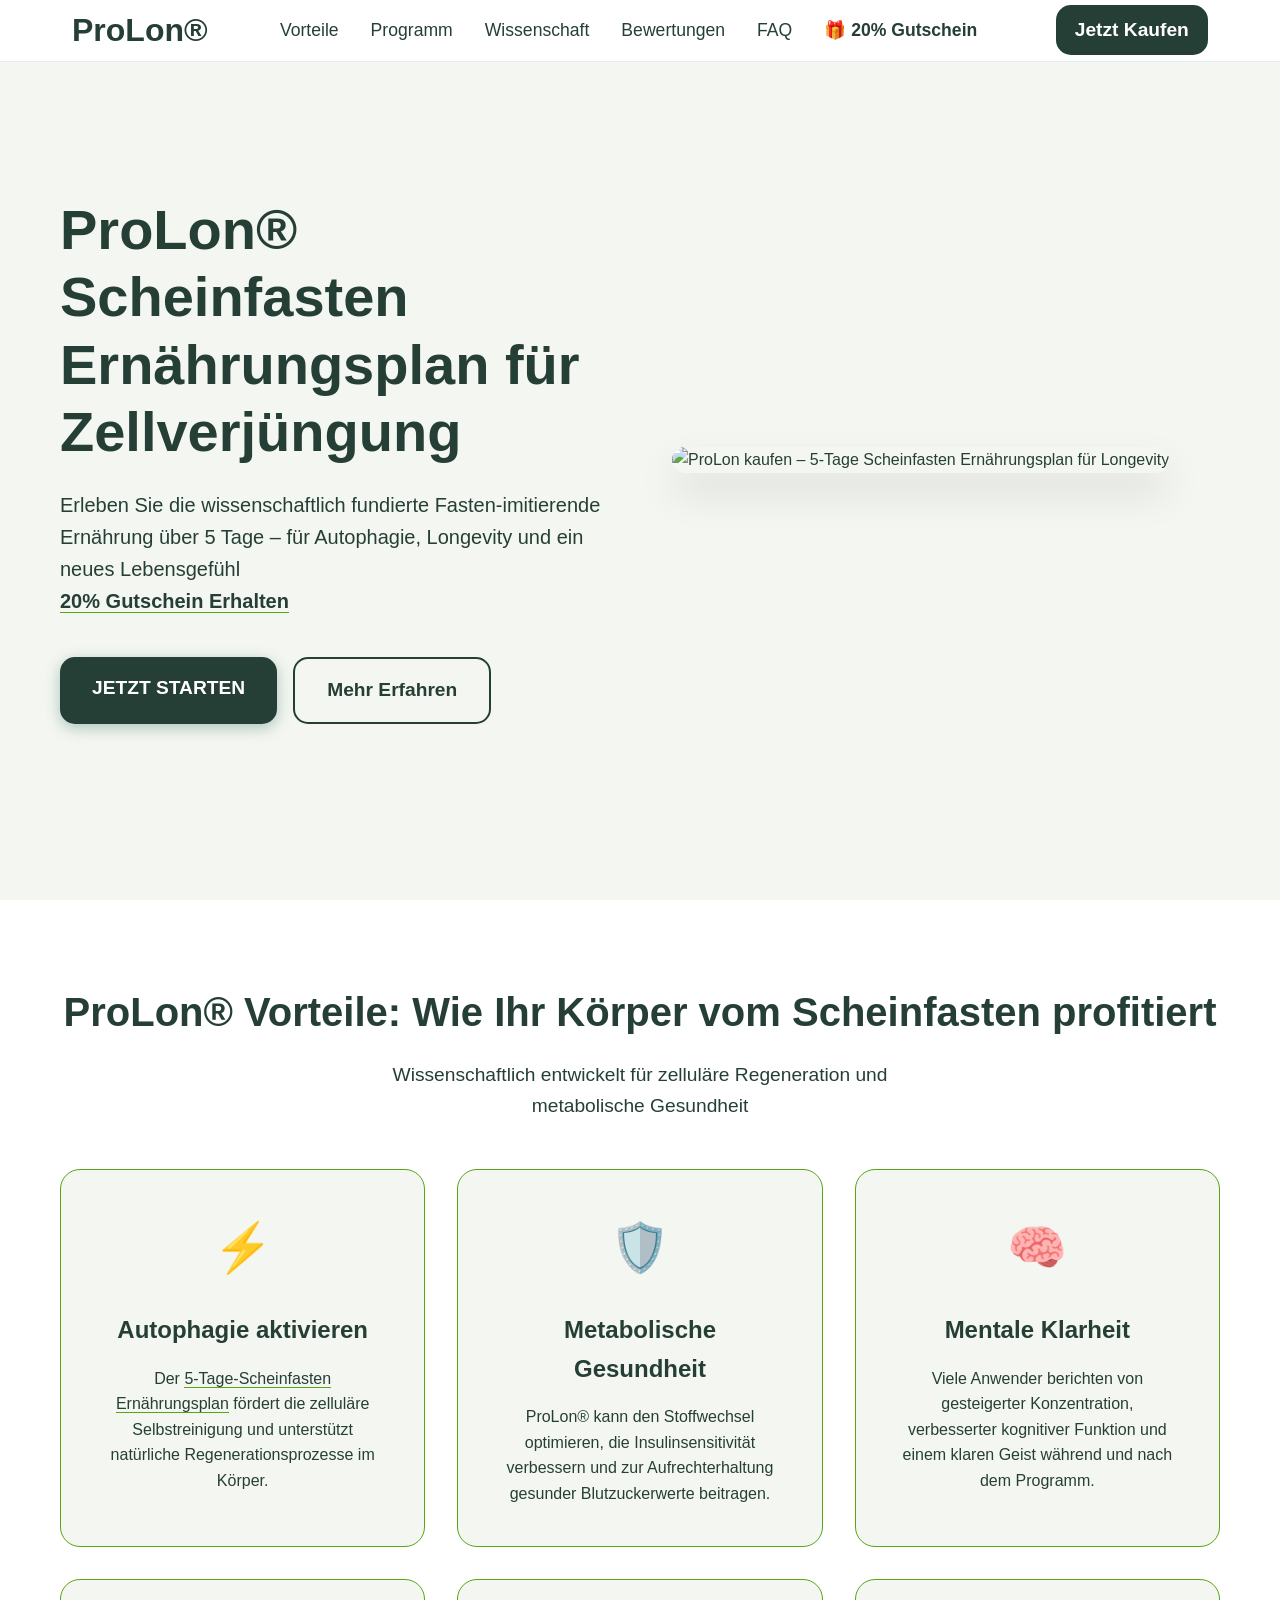
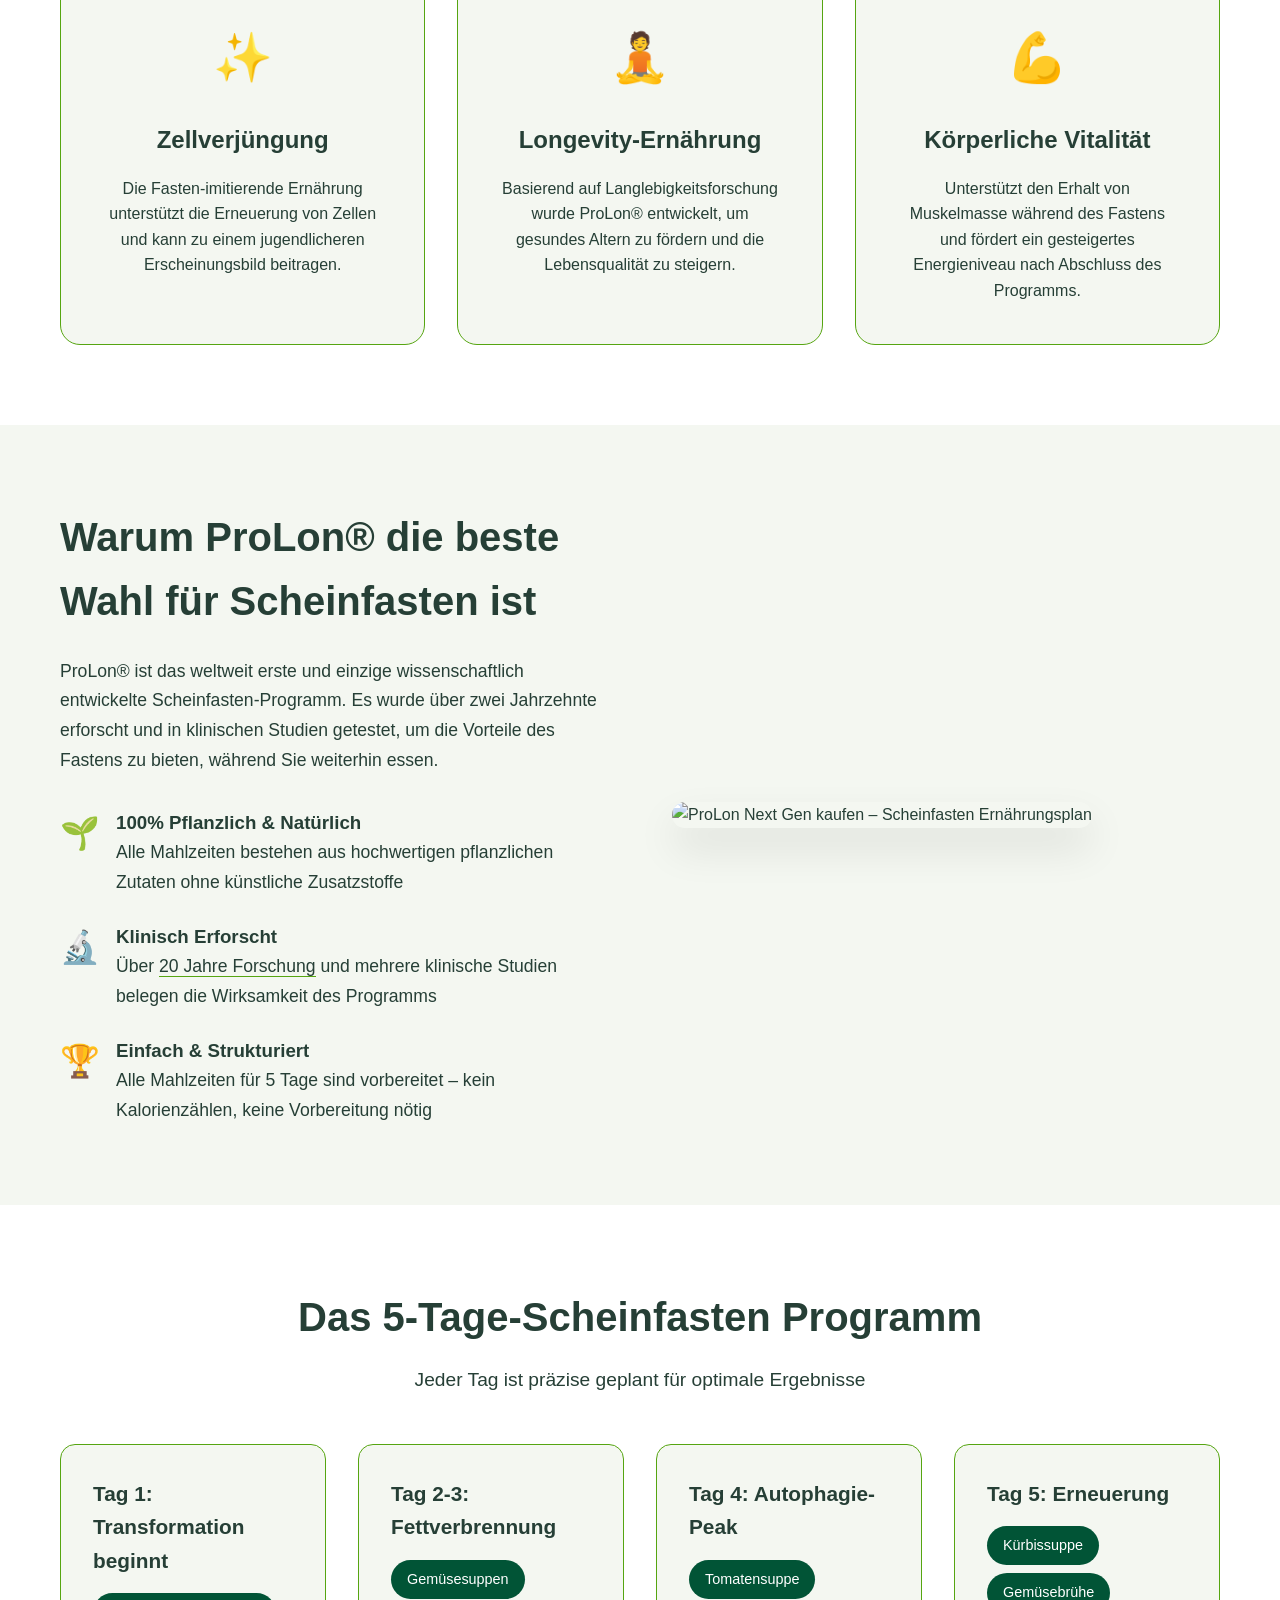
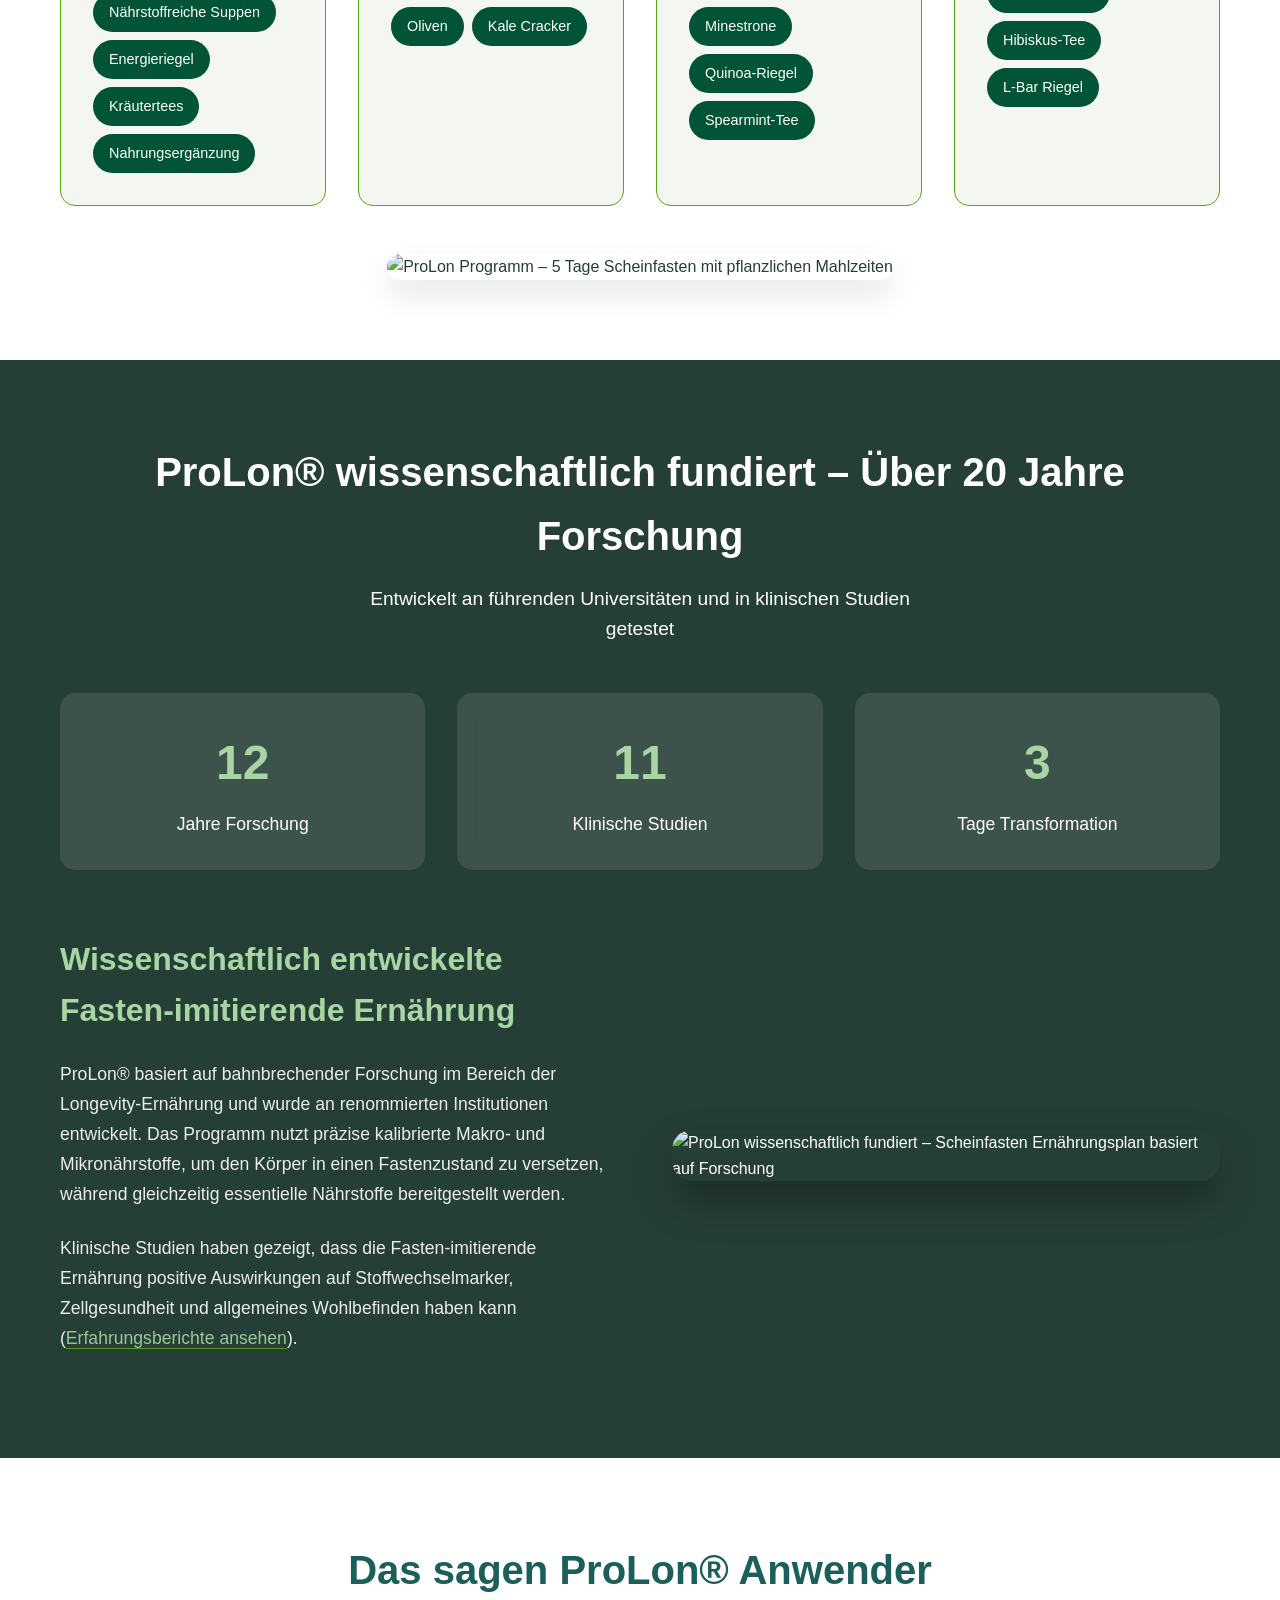
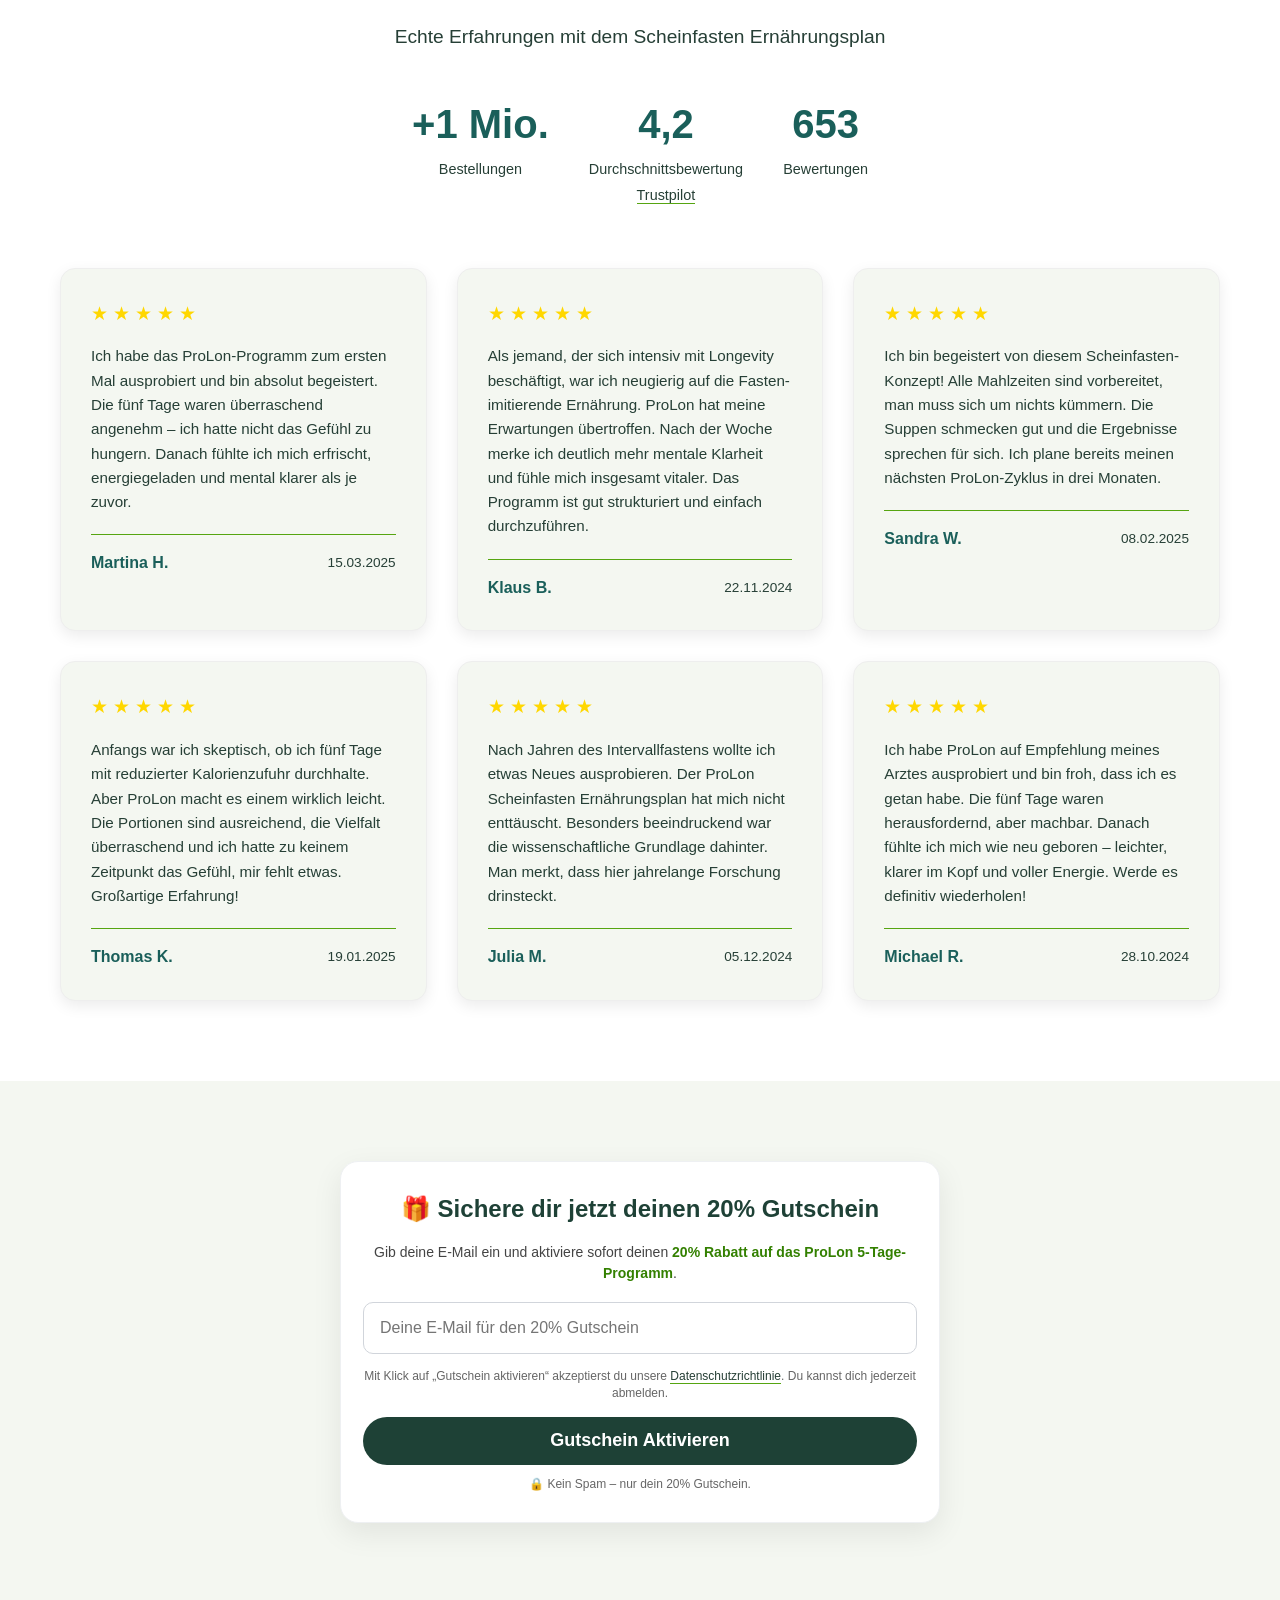
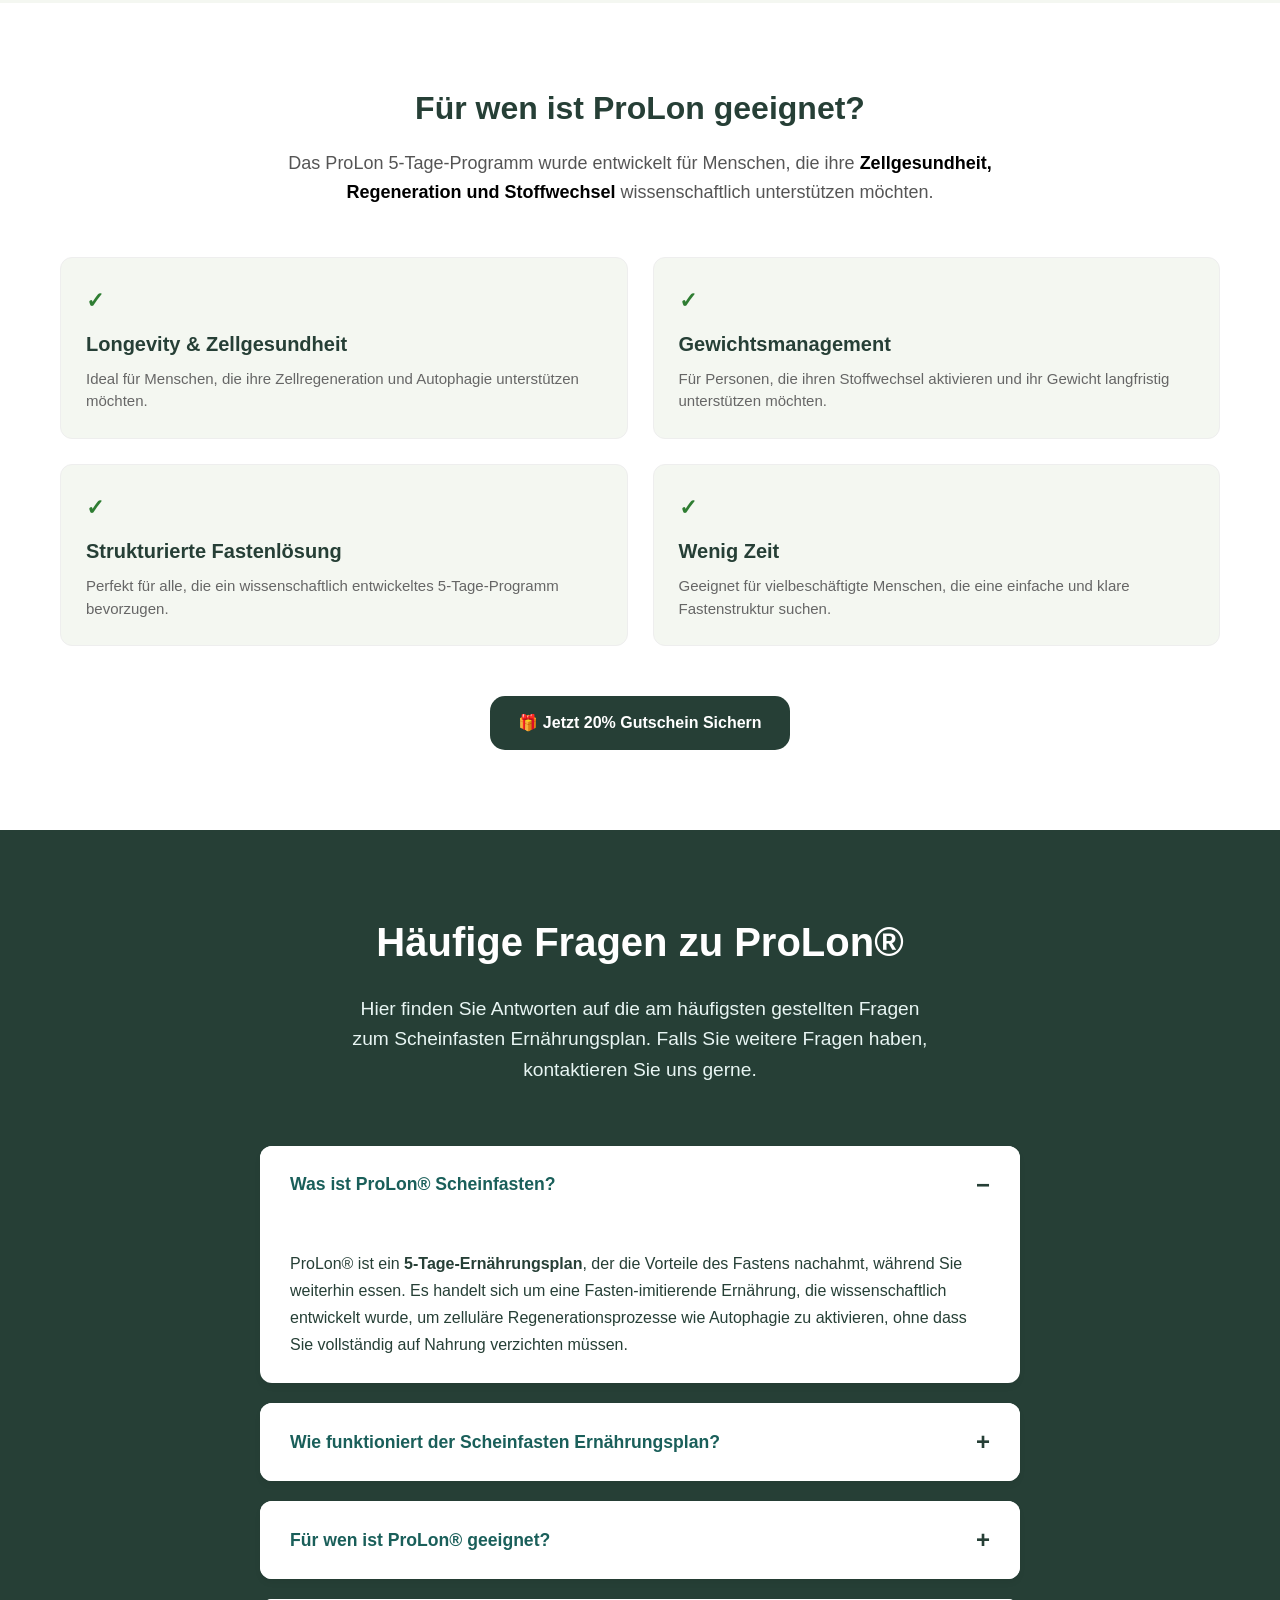
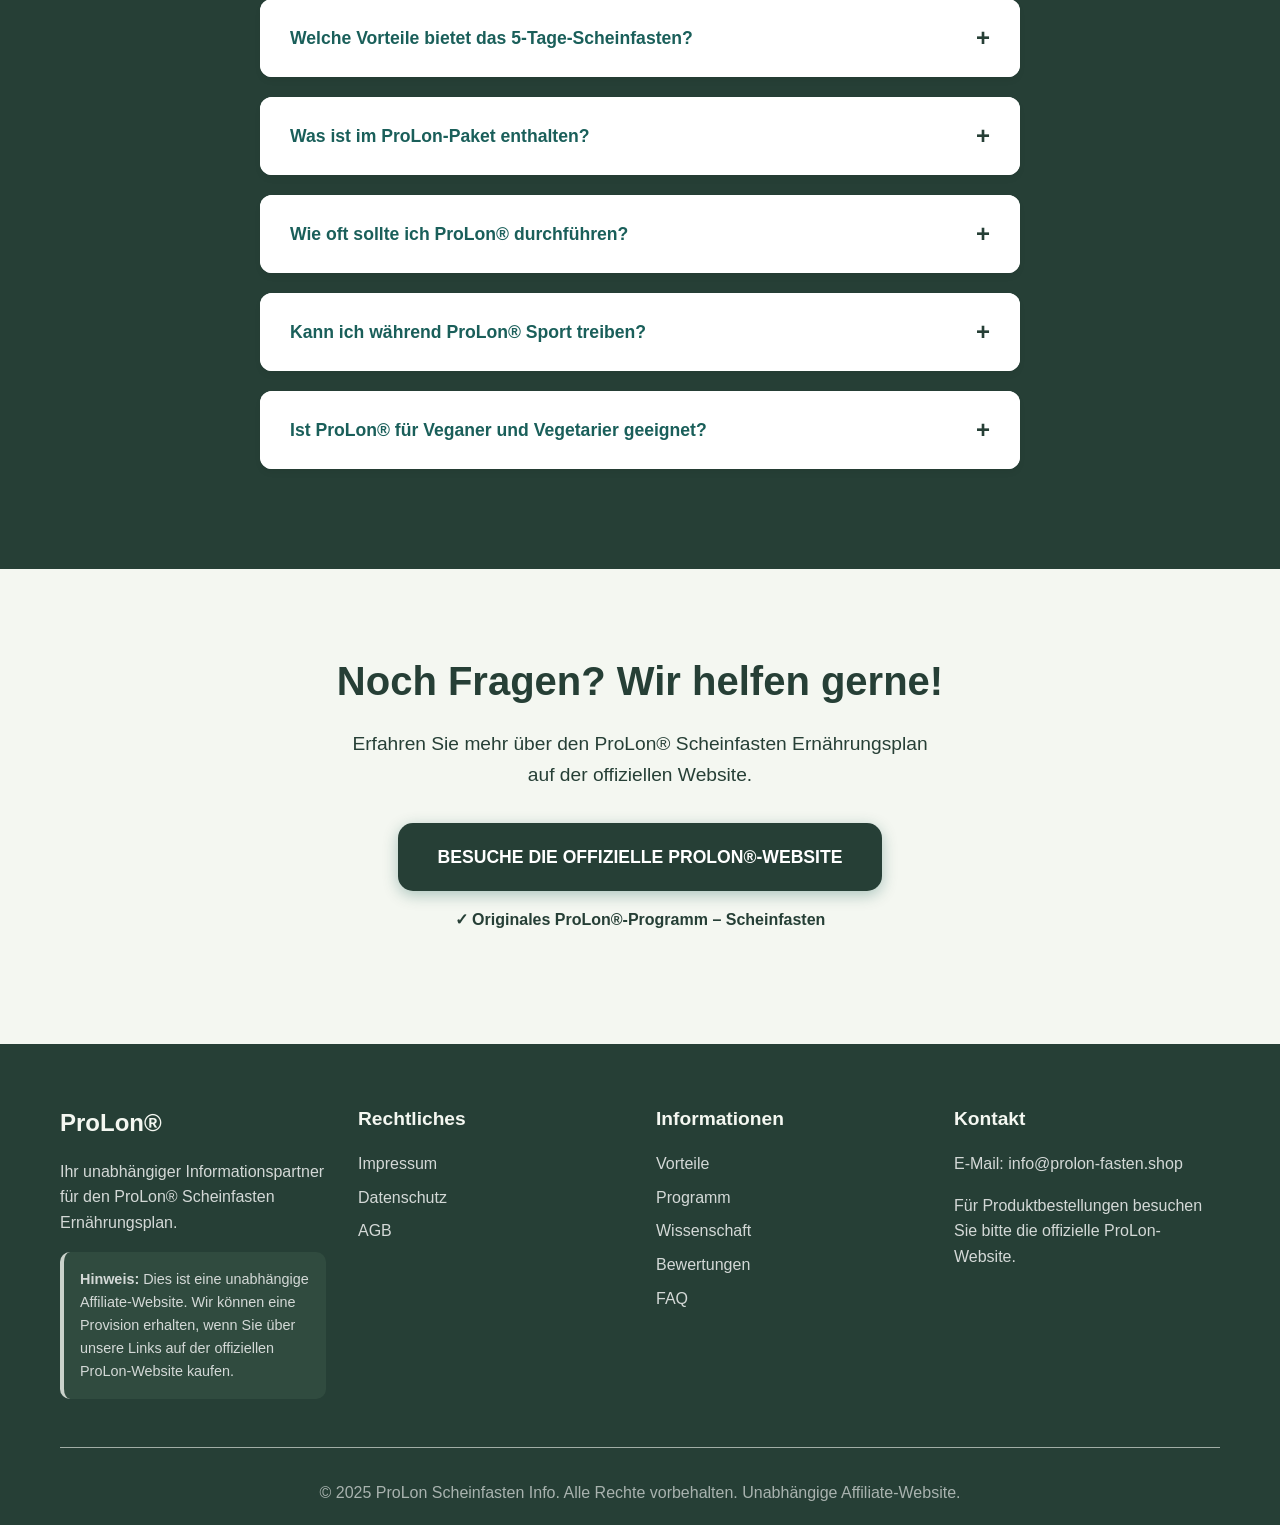
==== commit f9a3253f: "Add files via upload" ====
--- a/index.html
+++ b/index.html
@@ -19,9 +19,7 @@
     <link rel="preconnect" href="https://www.googletagmanager.com" crossorigin />
     <link rel="preconnect" href="https://www.google-analytics.com" crossorigin />
 
-	<link rel="preload" href="fonts/karla-variable.woff2" as="font" type="font/woff2" crossorigin />
-
-    <link rel="preload" as="image" fetchpriority="high" imagesrcset="https://prolon-fasten.shop/images/ProLon-5-Tage-372.webp 372w, https://prolon-fasten.shop/images/ProLon-5-Tage-744.webp 744w, https://prolon-fasten.shop/images/ProLon-5-Tage-1080.webp 1080w" imagesizes="(max-width: 500px) 90vw, 50vw" />
+	<link rel="preload" href="fonts/karla-variable.woff2" as="font" type="font/woff2" crossorigin fetchpriority="high" />
 
     <!-- 1. Critical CSS for instant rendering of the 'above-the-fold' content -->
     <style>
@@ -249,6 +247,7 @@
   width="1080"
   height="1080"
   fetchpriority="high"
+  loading="eager"
   decoding="async"
 >
 			</div>
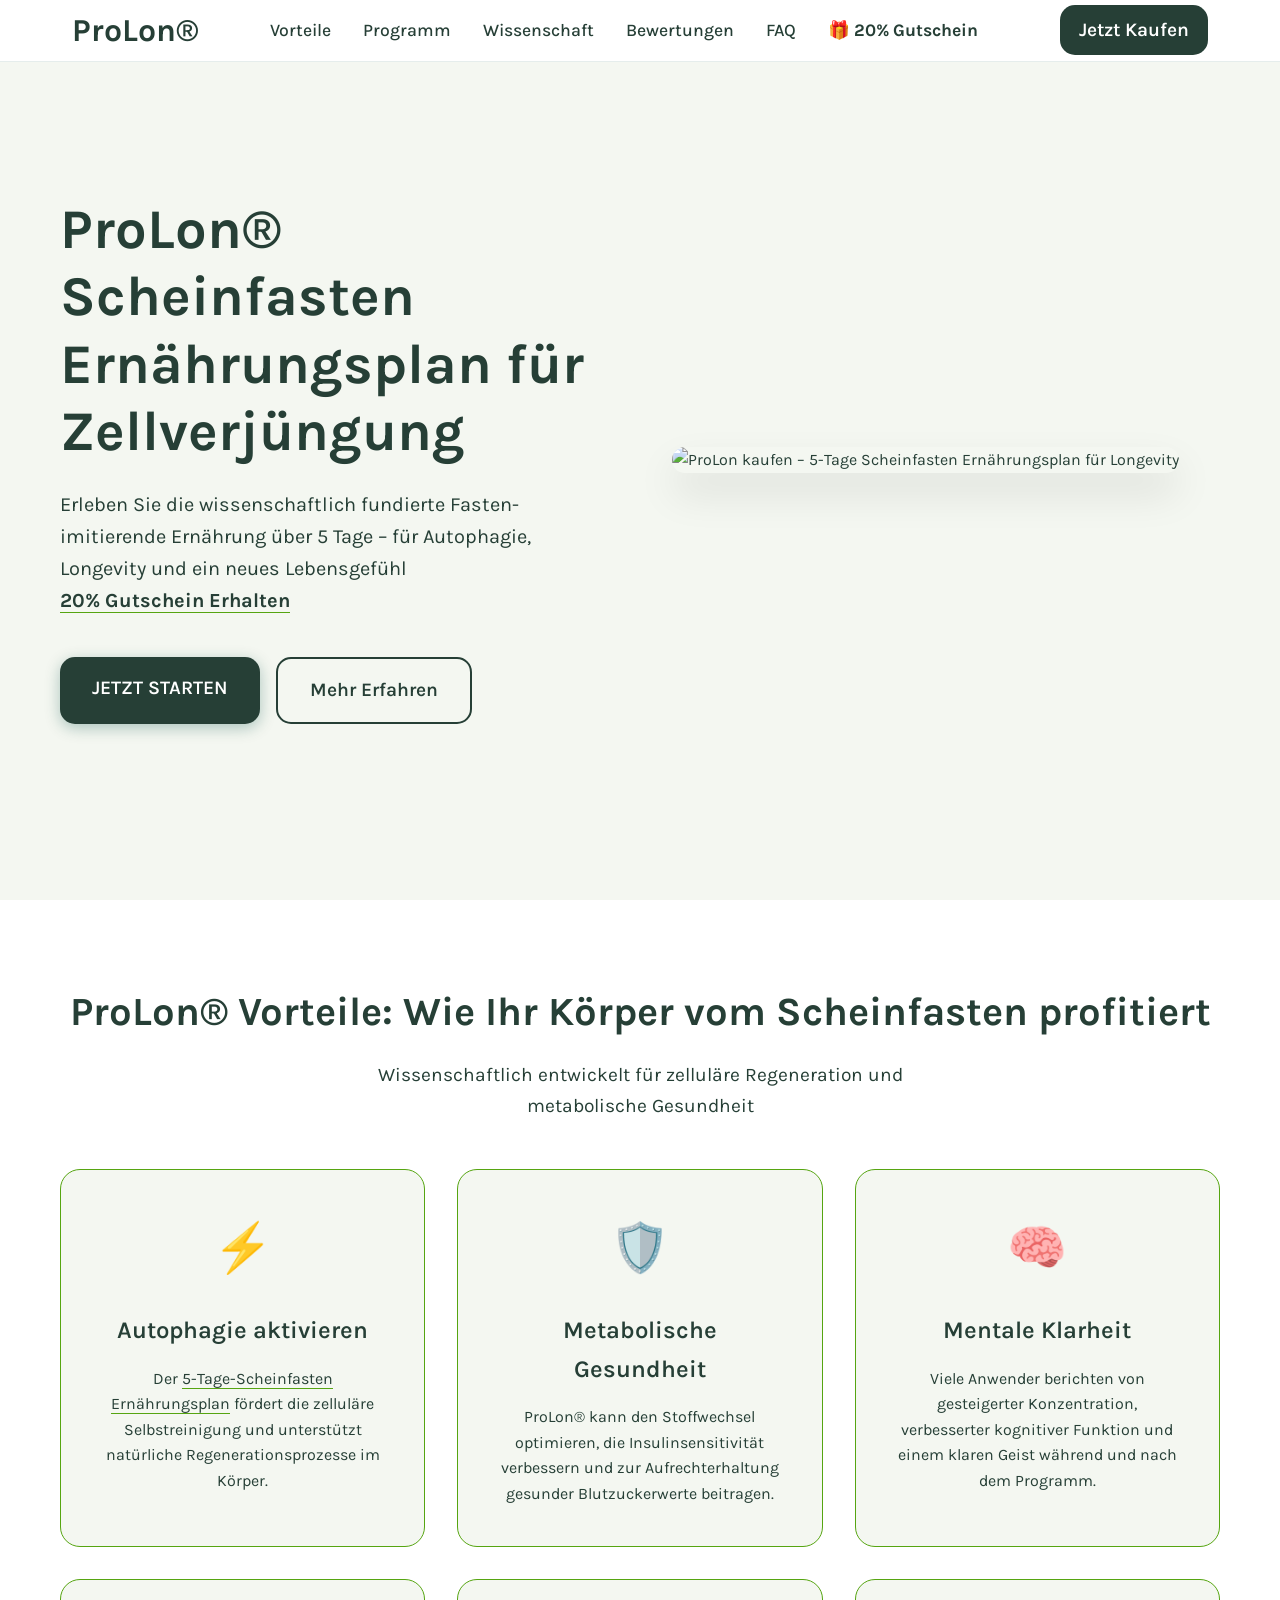
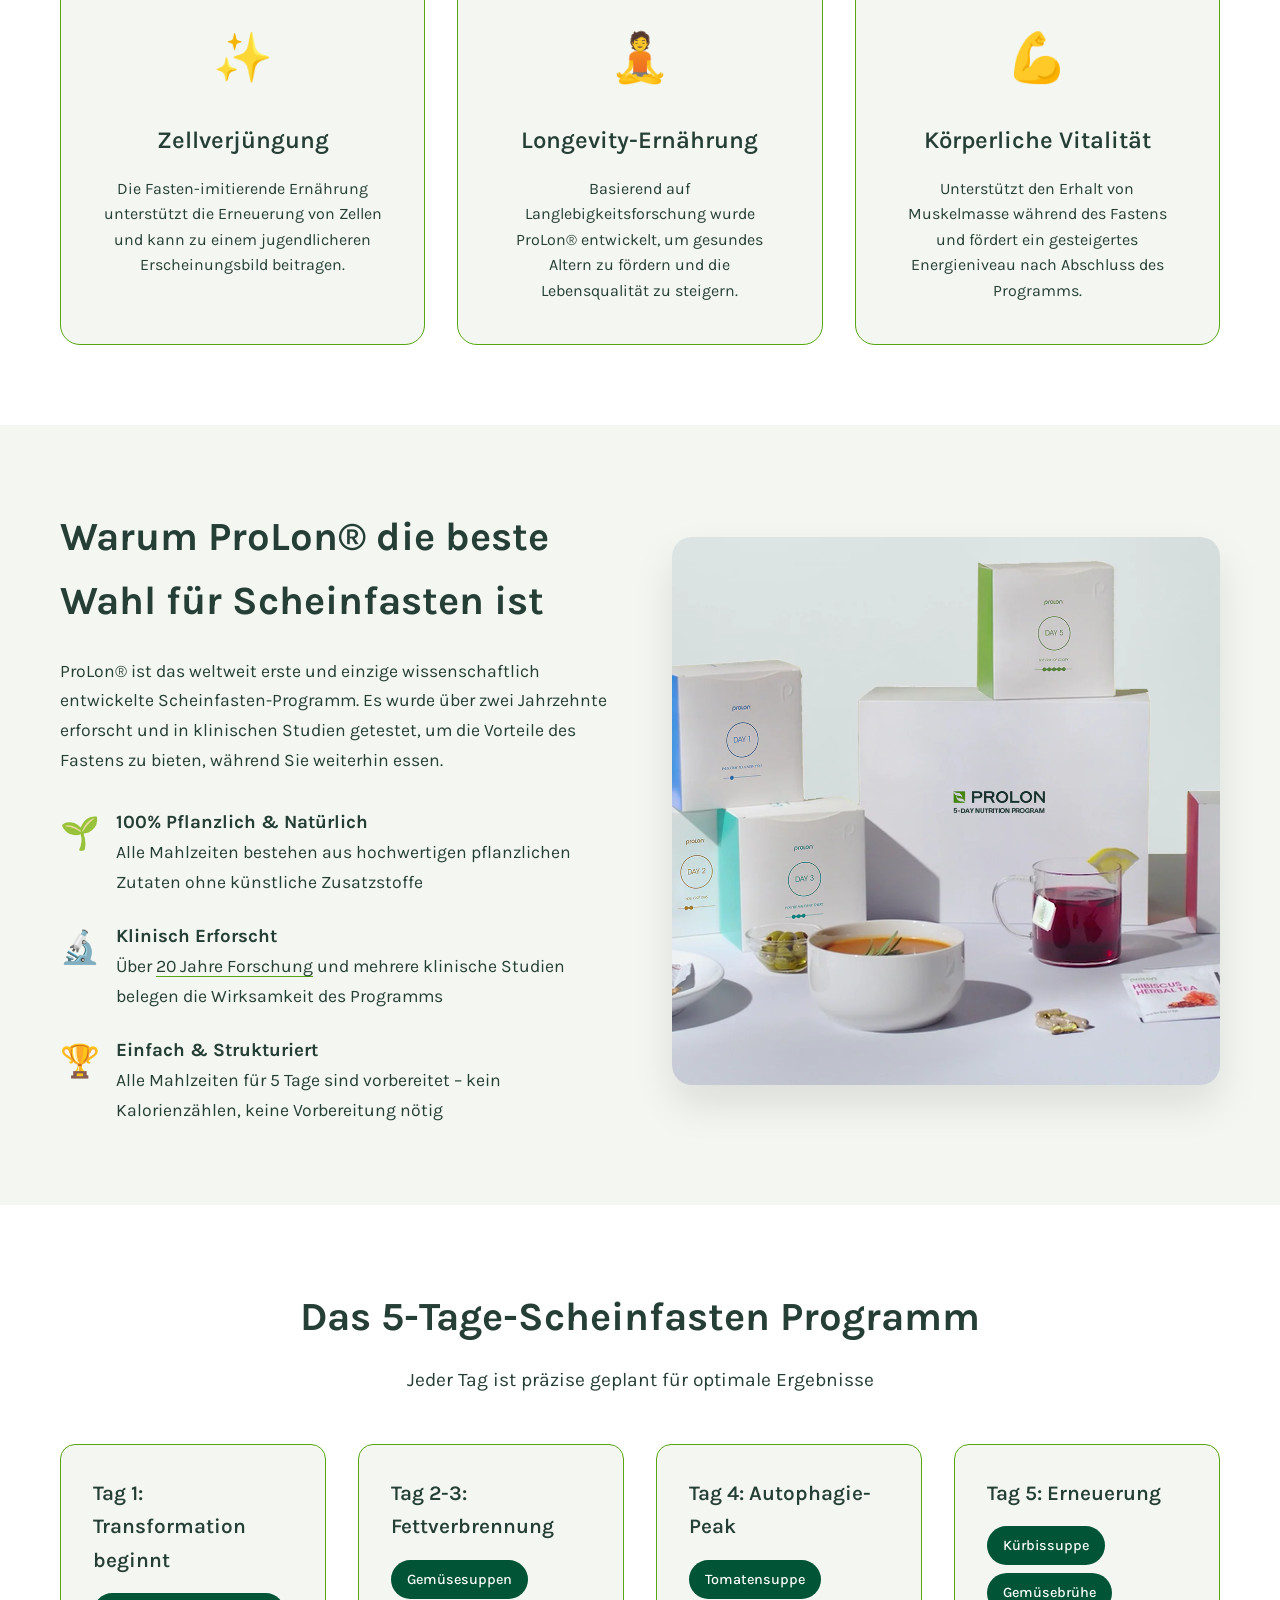
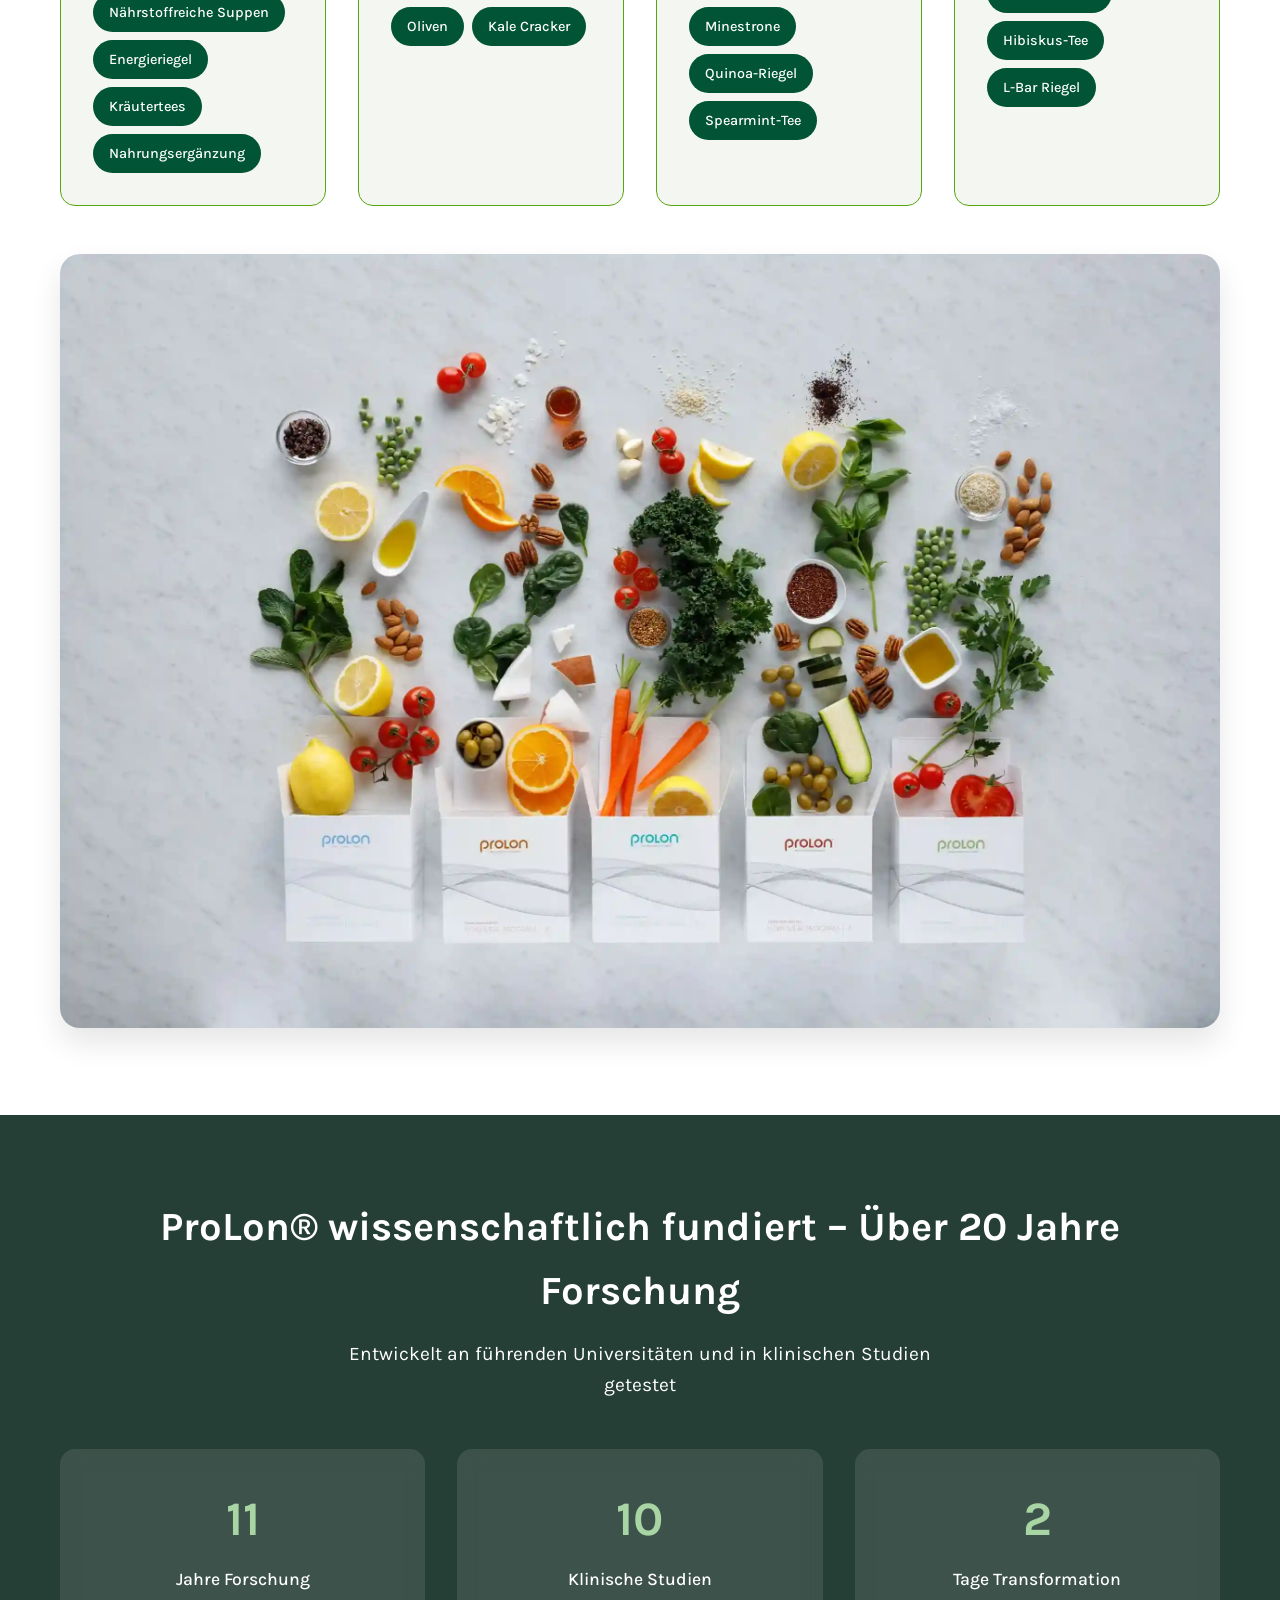
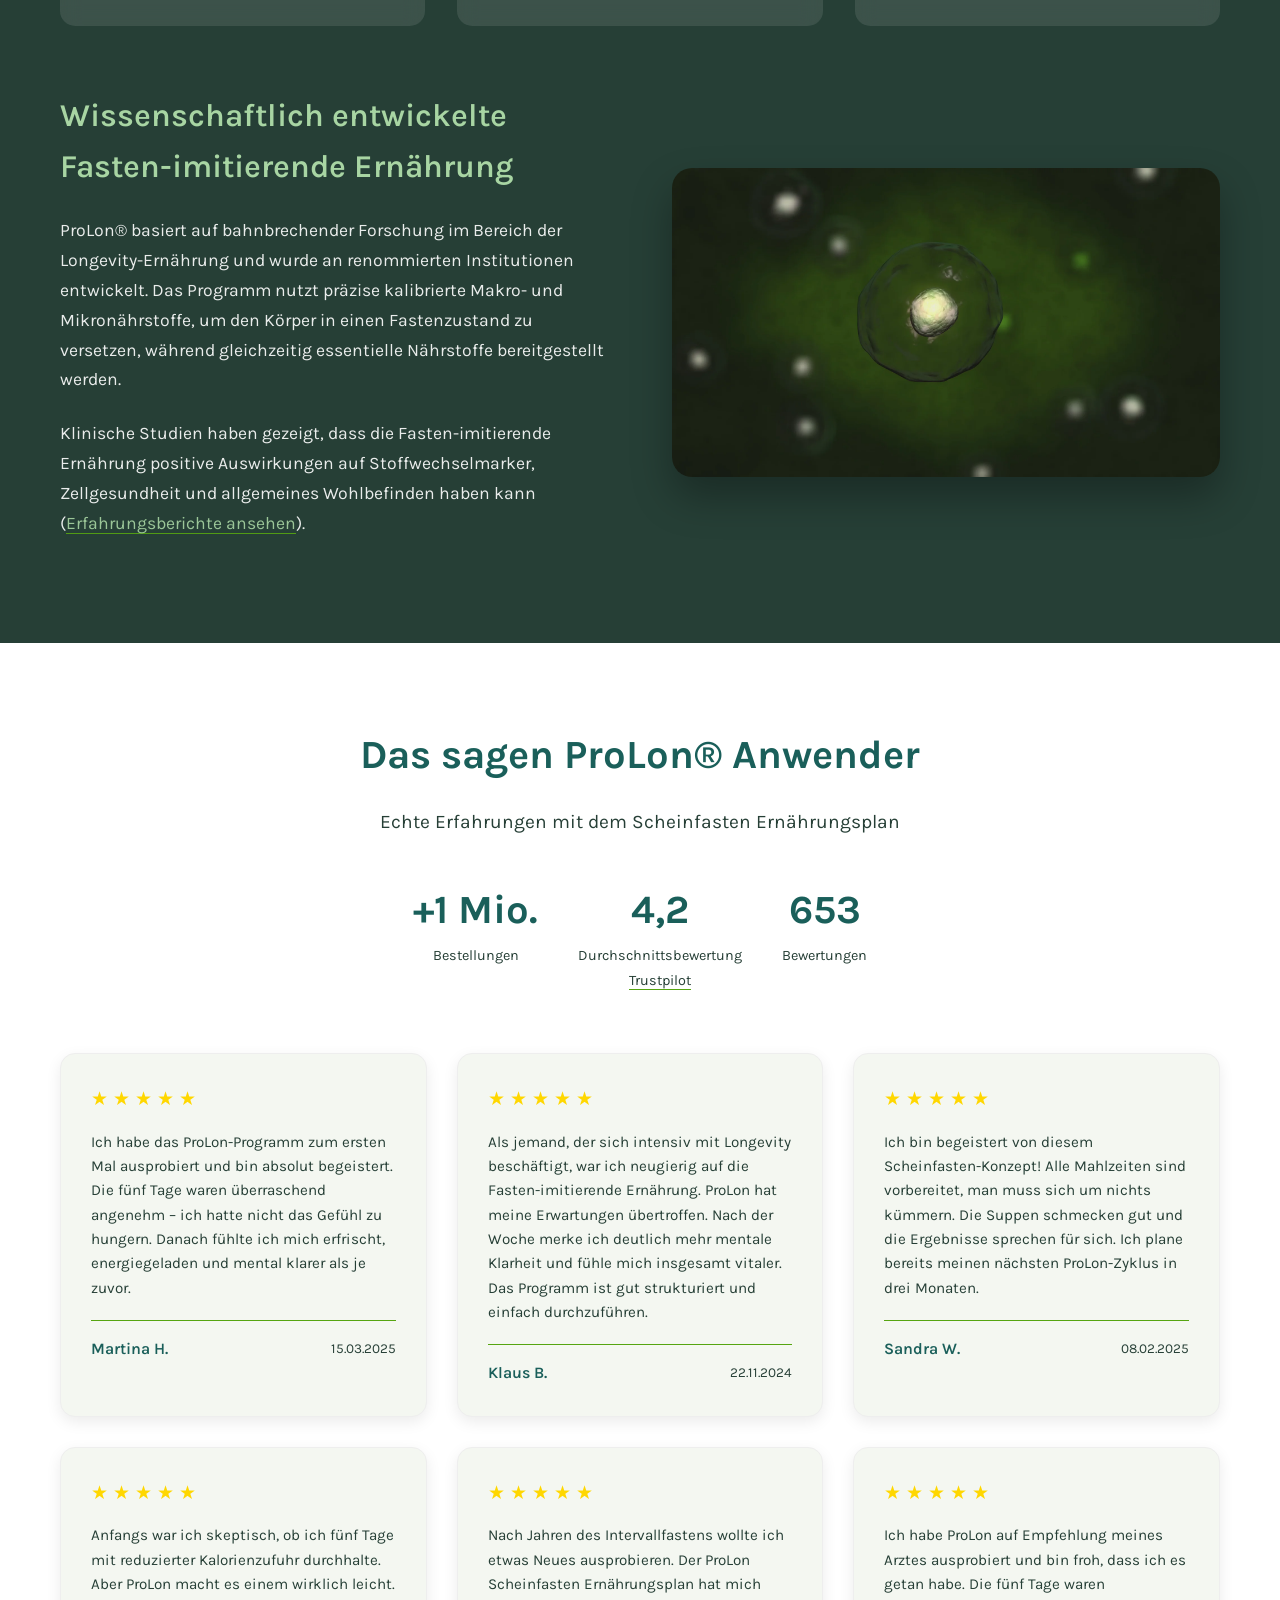
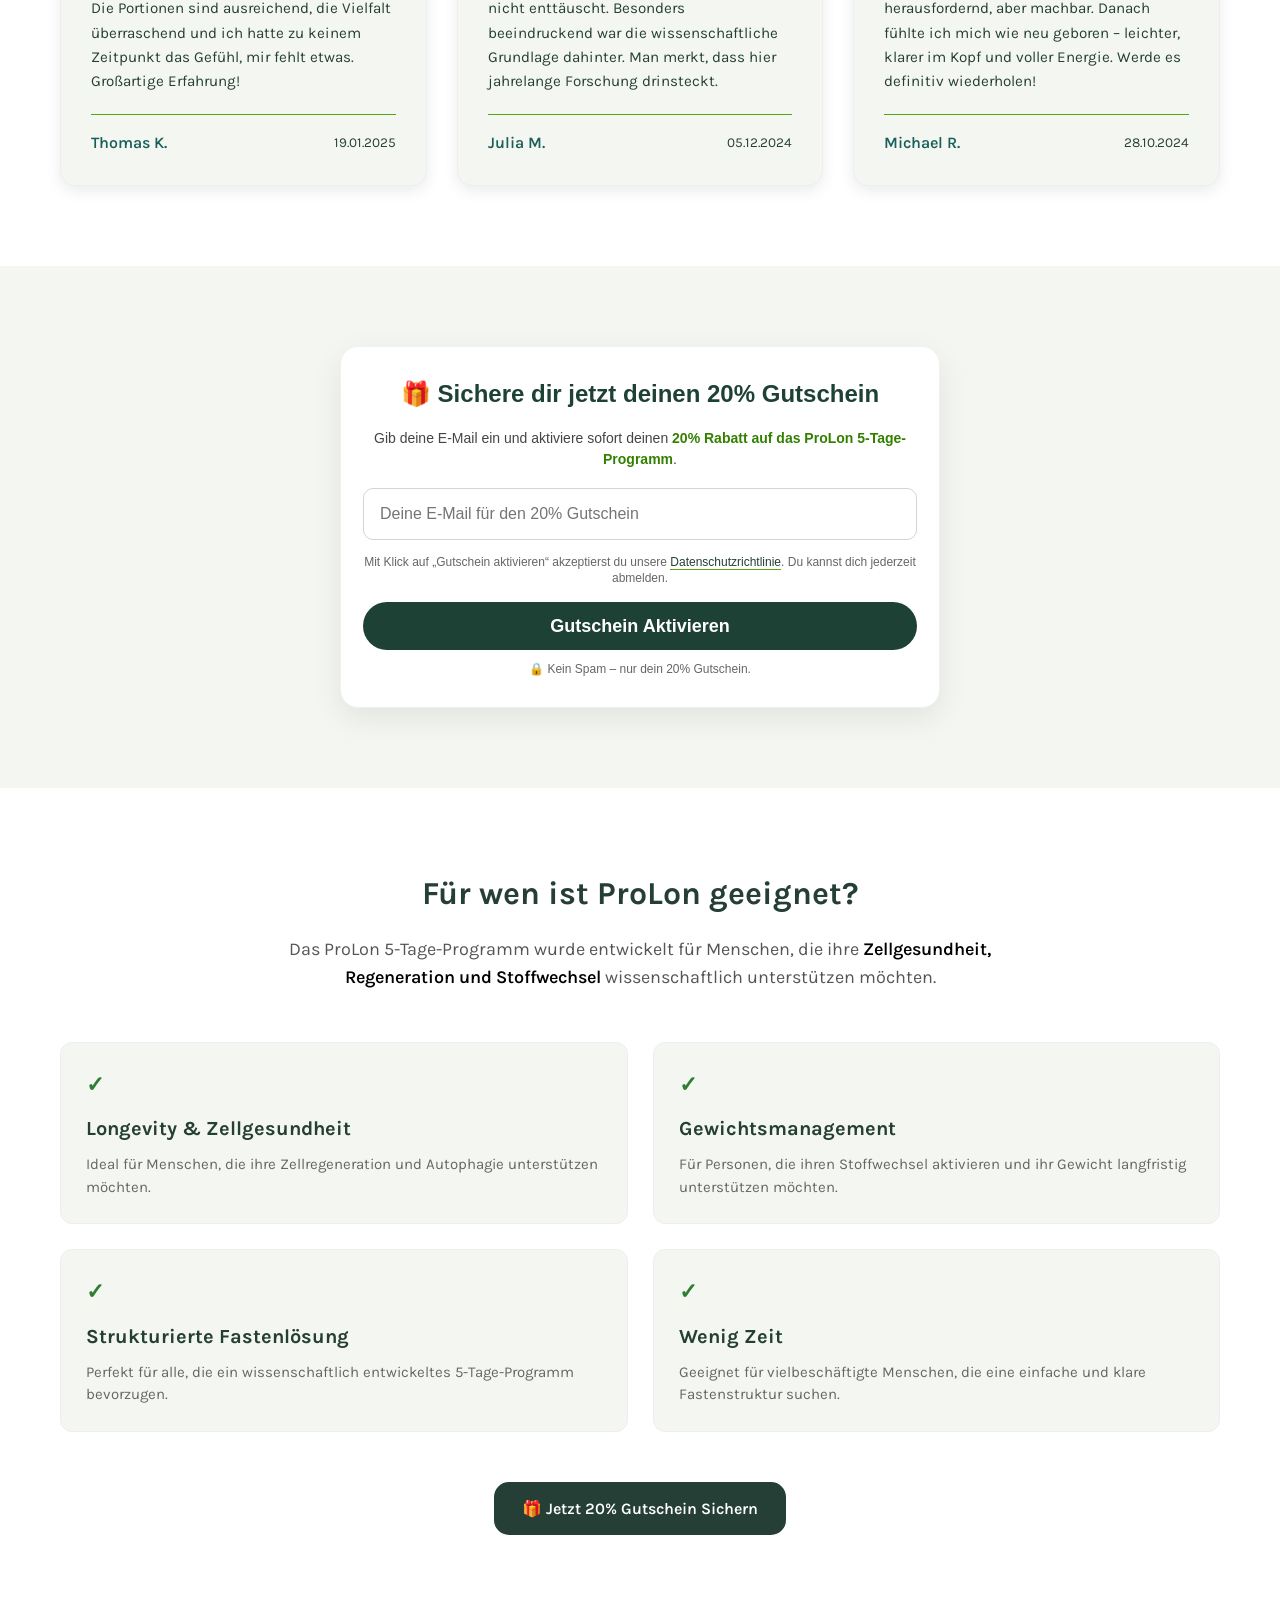
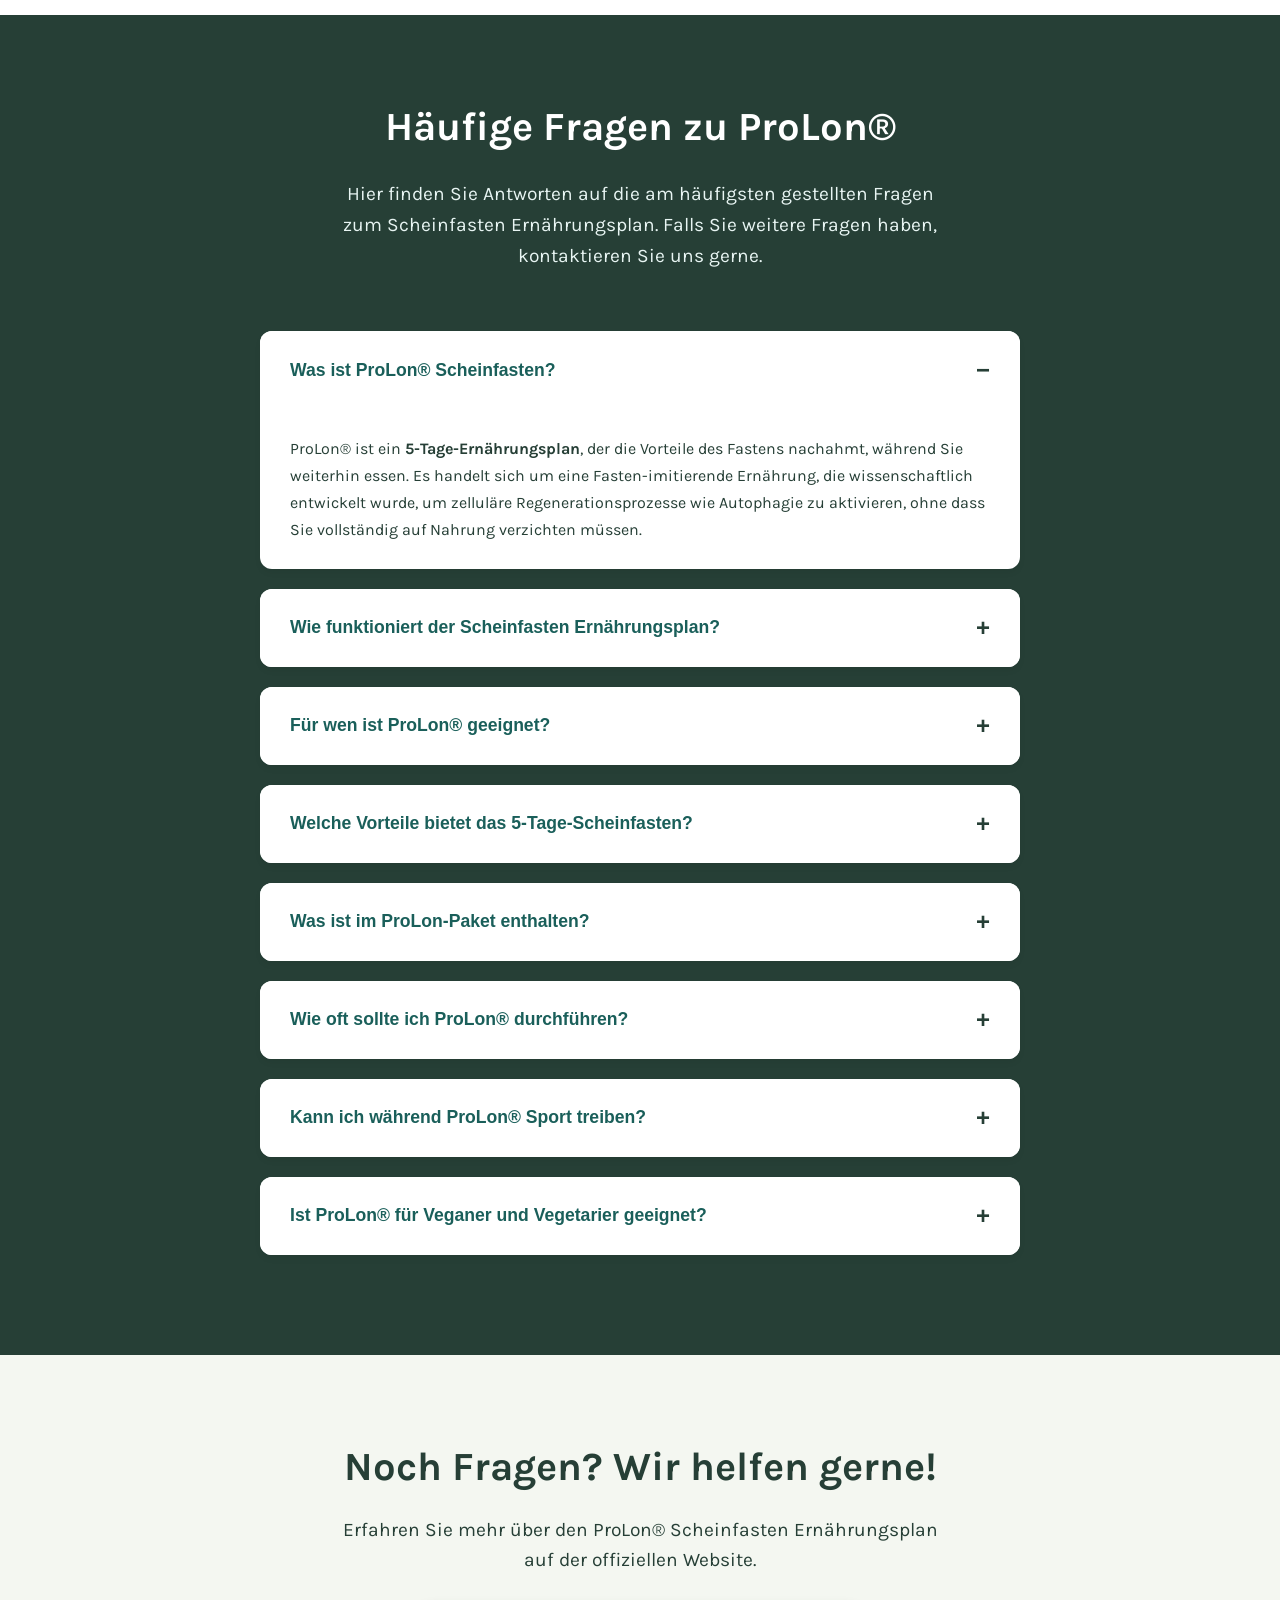
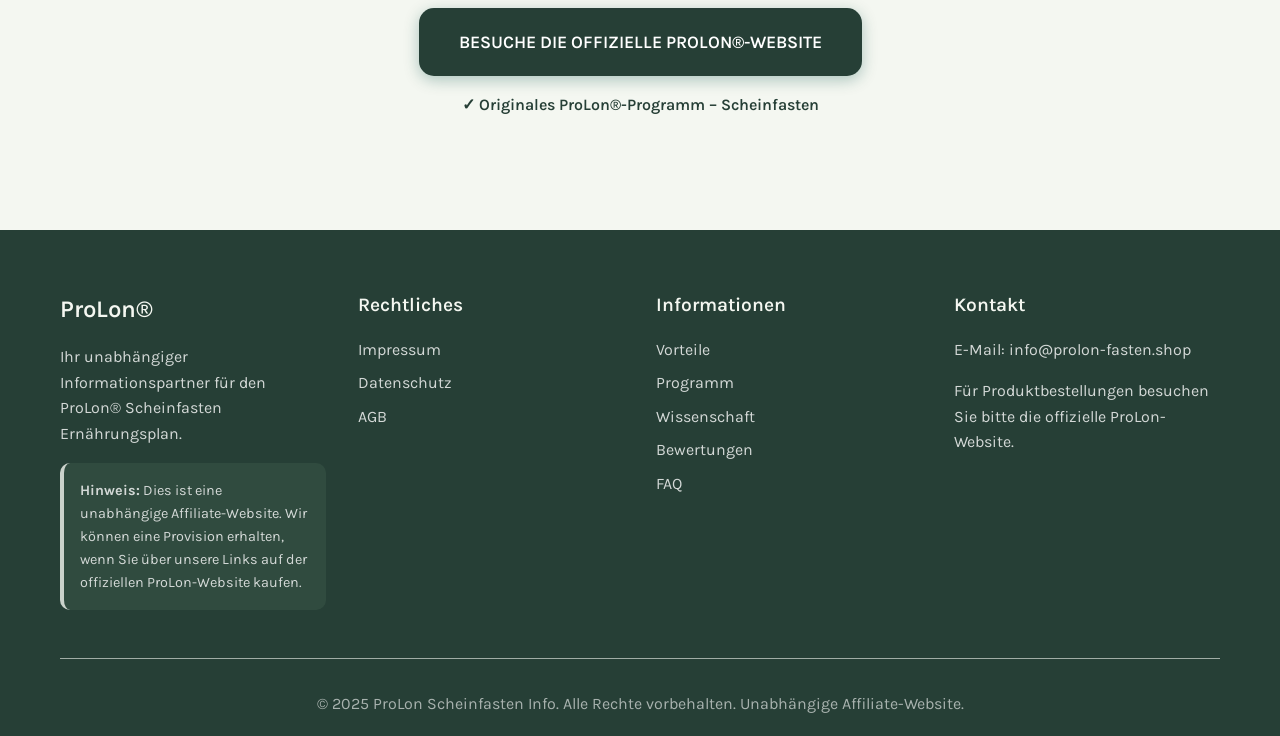
==== commit 09ca68a2: "Add files via upload" ====
--- a/index.html
+++ b/index.html
@@ -3,7 +3,7 @@
 <head>
     <meta charset="UTF-8" />
     <meta name="viewport" content="width=device-width, initial-scale=1.0" />
-    <title>ProLon® Scheinfasten – 5 Tage Plan + 20% Gutschein</title>
+    <title>ProLon Scheinfasten: Wissenschaftlicher Plan – 20% Rabatt</title>
 	<meta name="description" content="ProLon® Scheinfasten: Wissenschaftlicher 5-Tage-Ernährungsplan für Longevity und Zellregeneration. Jetzt 20% Rabatt mit Gutschein sichern." />
 
     <!-- Canonical, Favicon, Hreflang -->
@@ -19,7 +19,7 @@
     <link rel="preconnect" href="https://www.googletagmanager.com" crossorigin />
     <link rel="preconnect" href="https://www.google-analytics.com" crossorigin />
 
-	<link rel="preload" href="fonts/karla-variable.woff2" as="font" type="font/woff2" crossorigin fetchpriority="high" />
+	<link rel="preload" href="/fonts/karla-variable.woff2" as="font" type="font/woff2" crossorigin fetchpriority="high" />
 
     <!-- 1. Critical CSS for instant rendering of the 'above-the-fold' content -->
     <style>
@@ -336,7 +336,7 @@
                     </div>
                 </div>
                 
-                <div class="why-image"><img src="images/ProLon-Scheinfasten-Ernahrungsplan.webp"
+                <div class="why-image"><img src="/images/ProLon-Scheinfasten-Ernahrungsplan.webp"
      alt="ProLon Next Gen kaufen – Scheinfasten Ernährungsplan"
      loading="lazy"
      decoding="async"
@@ -395,7 +395,7 @@
             
             <div>
 			<div class="ingredients-image">
-                <img src="images/ProLon-Zutaten.webp" alt="ProLon Programm – 5 Tage Scheinfasten mit pflanzlichen Mahlzeiten" loading="lazy" decoding="async" width="2500" height="1667">
+                <img src="/images/ProLon-Zutaten.webp" alt="ProLon Programm – 5 Tage Scheinfasten mit pflanzlichen Mahlzeiten" loading="lazy" decoding="async" width="2500" height="1667">
             </div>
 			</div>
         </div>
@@ -433,7 +433,7 @@
                 </div>
                 
                 <div class="science-image">
-                    <img src="images/ProLon-Science.webp" alt="ProLon wissenschaftlich fundiert – Scheinfasten Ernährungsplan basiert auf Forschung" loading="lazy" decoding="async" width="1946" height="1095">
+                    <img src="/images/ProLon-Science.webp" alt="ProLon wissenschaftlich fundiert – Scheinfasten Ernährungsplan basiert auf Forschung" loading="lazy" decoding="async" width="1946" height="1095">
                 </div>
             </div>
         </div>
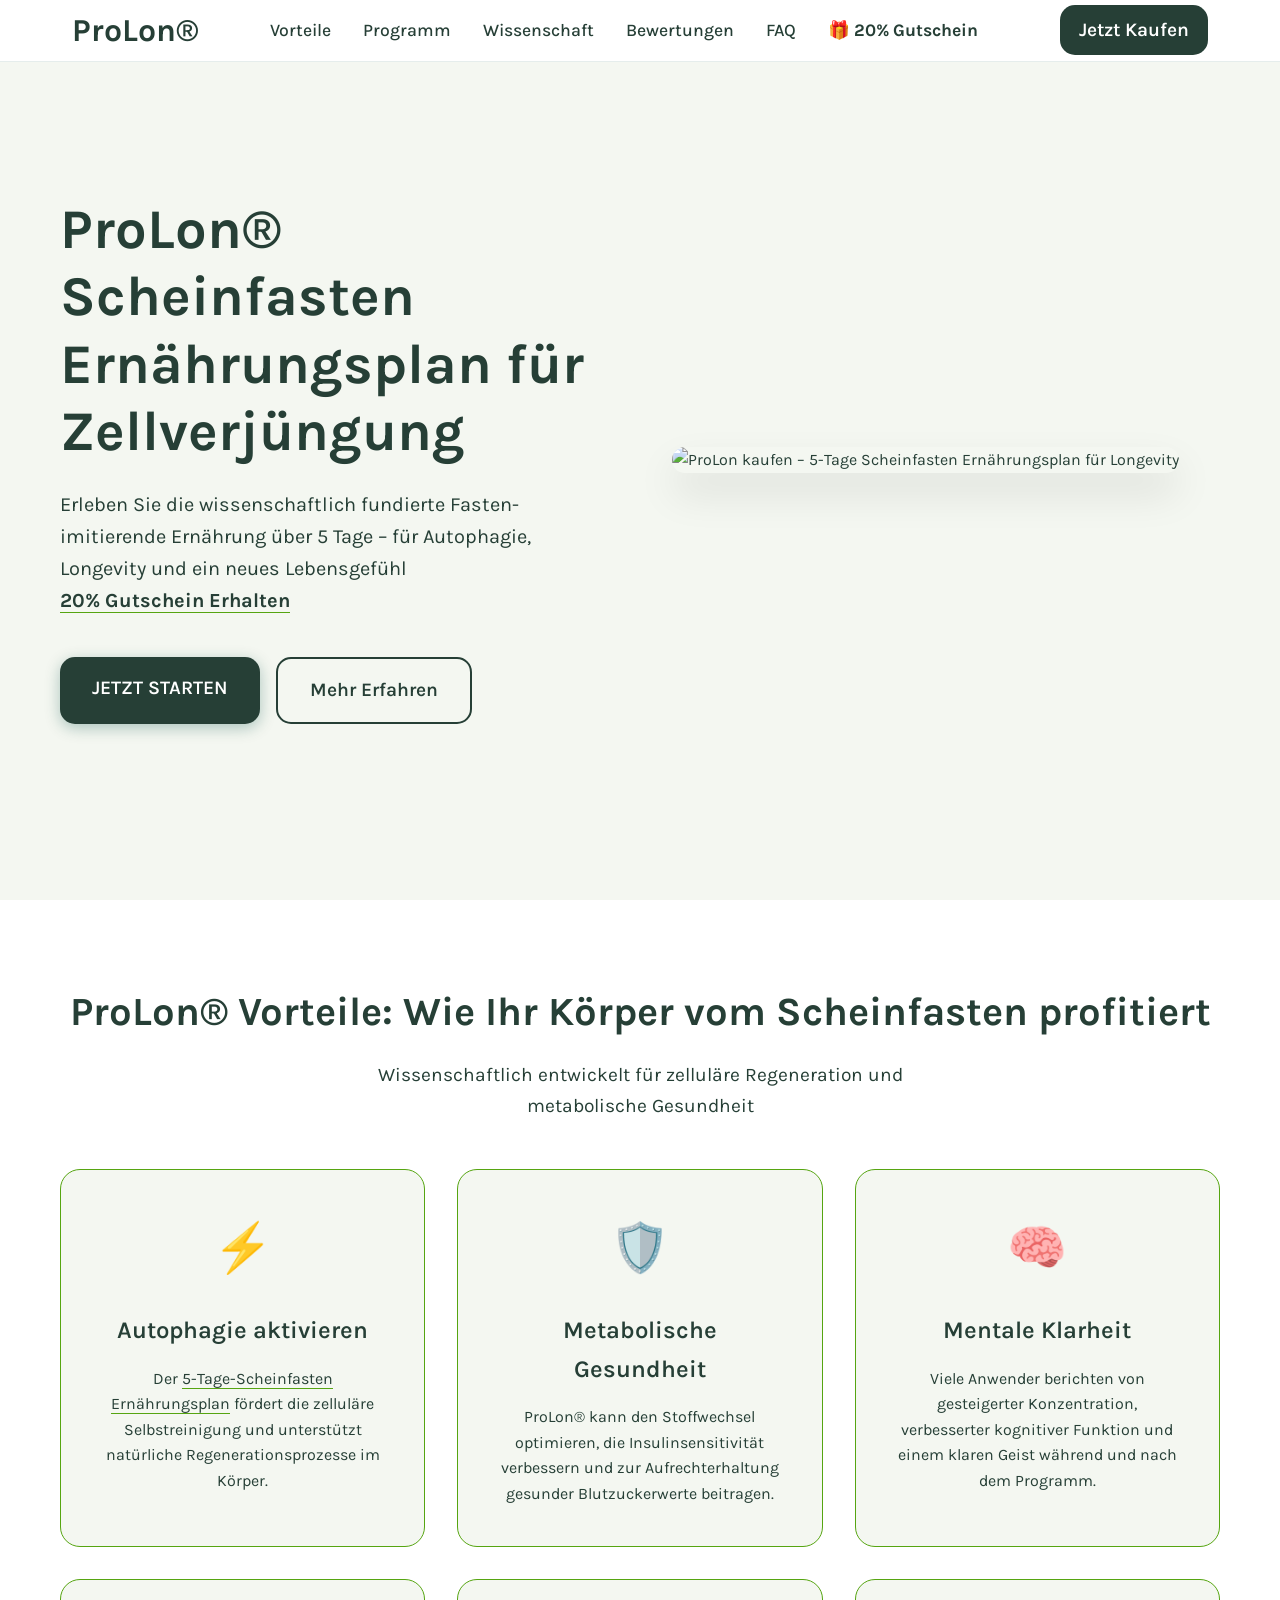
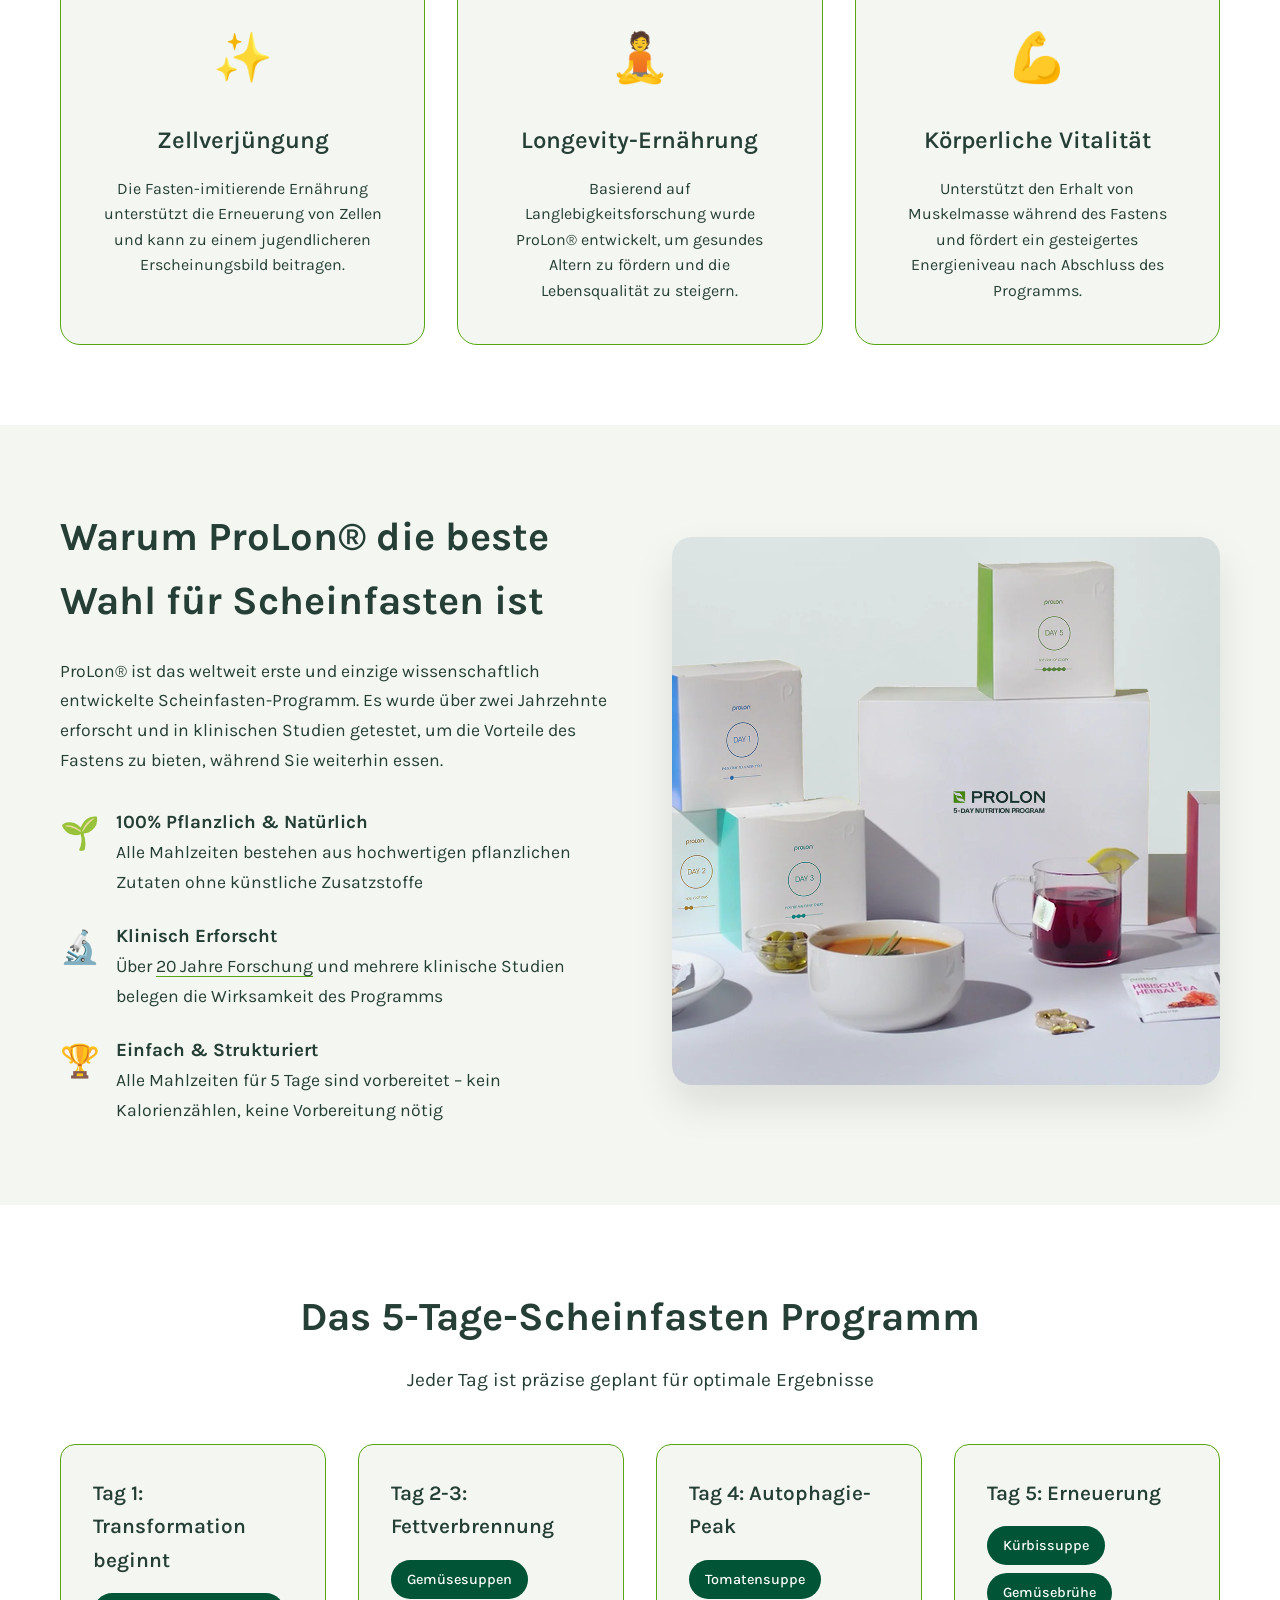
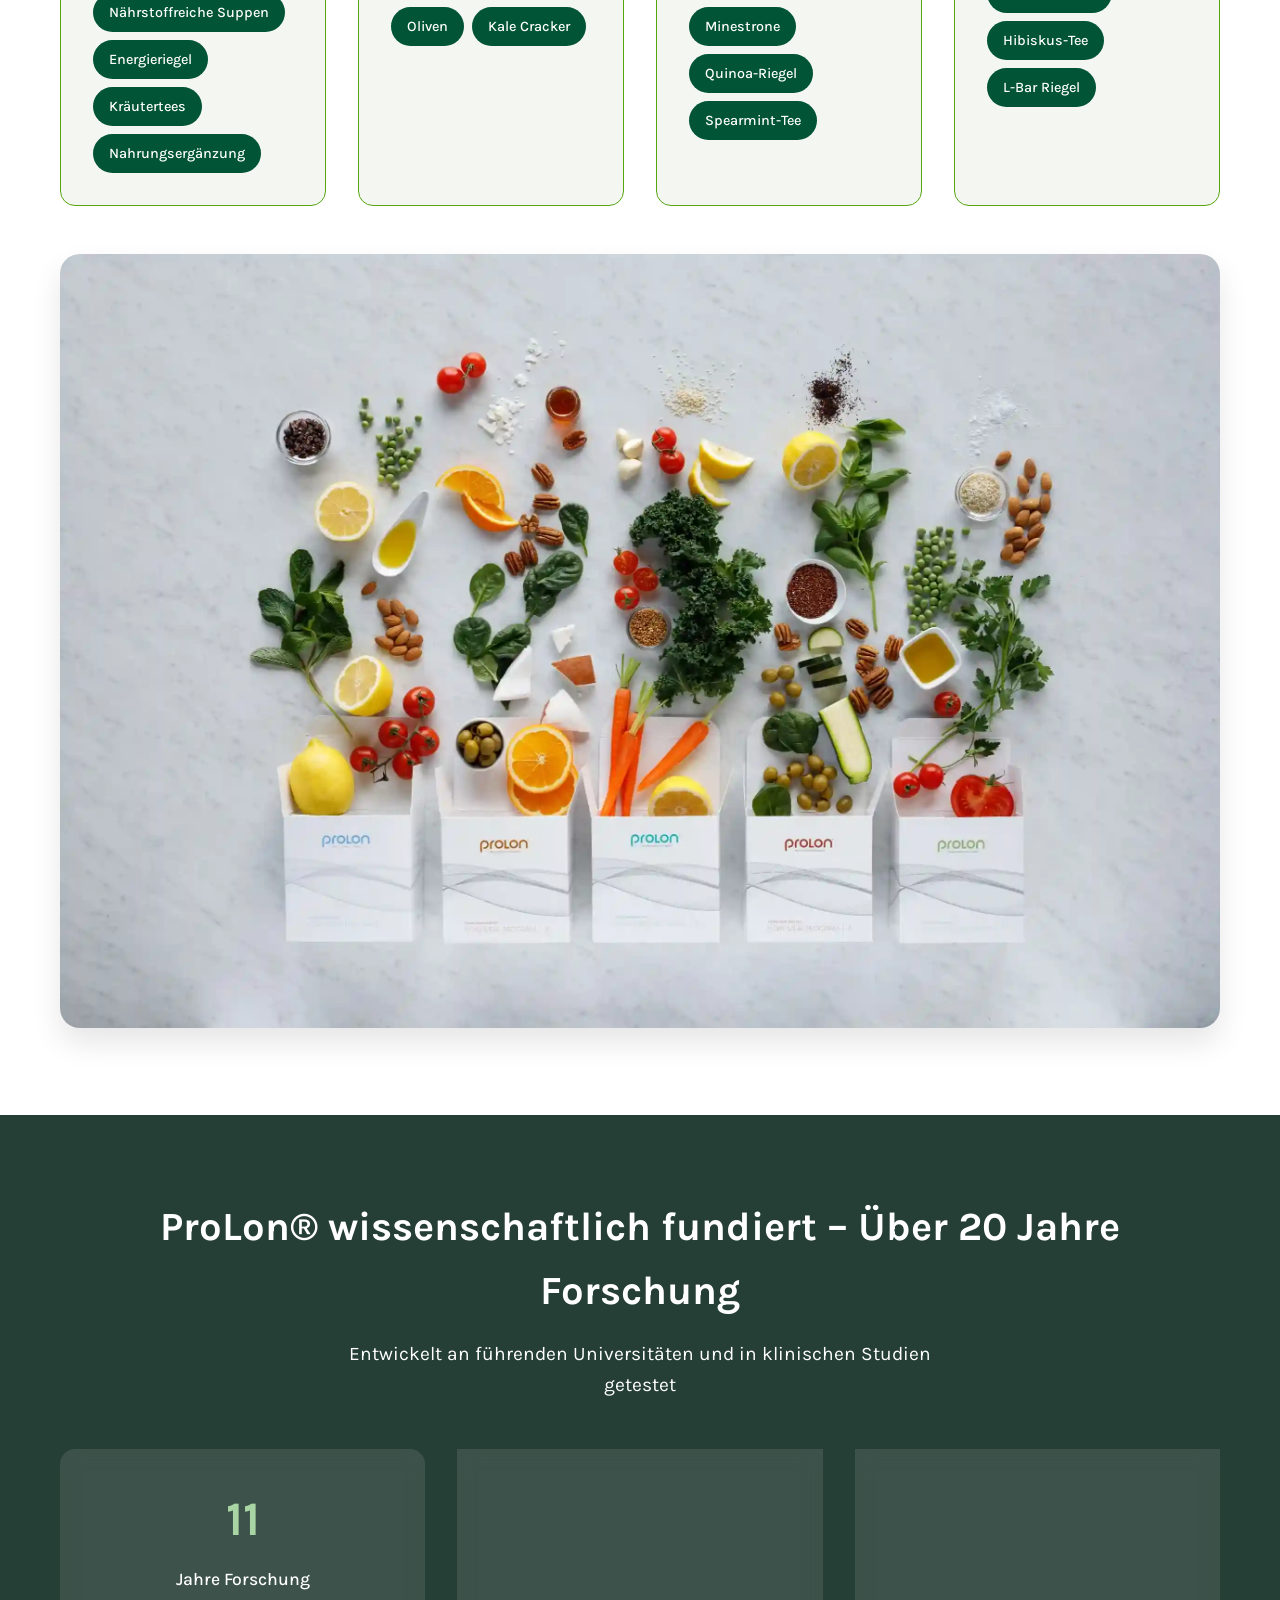
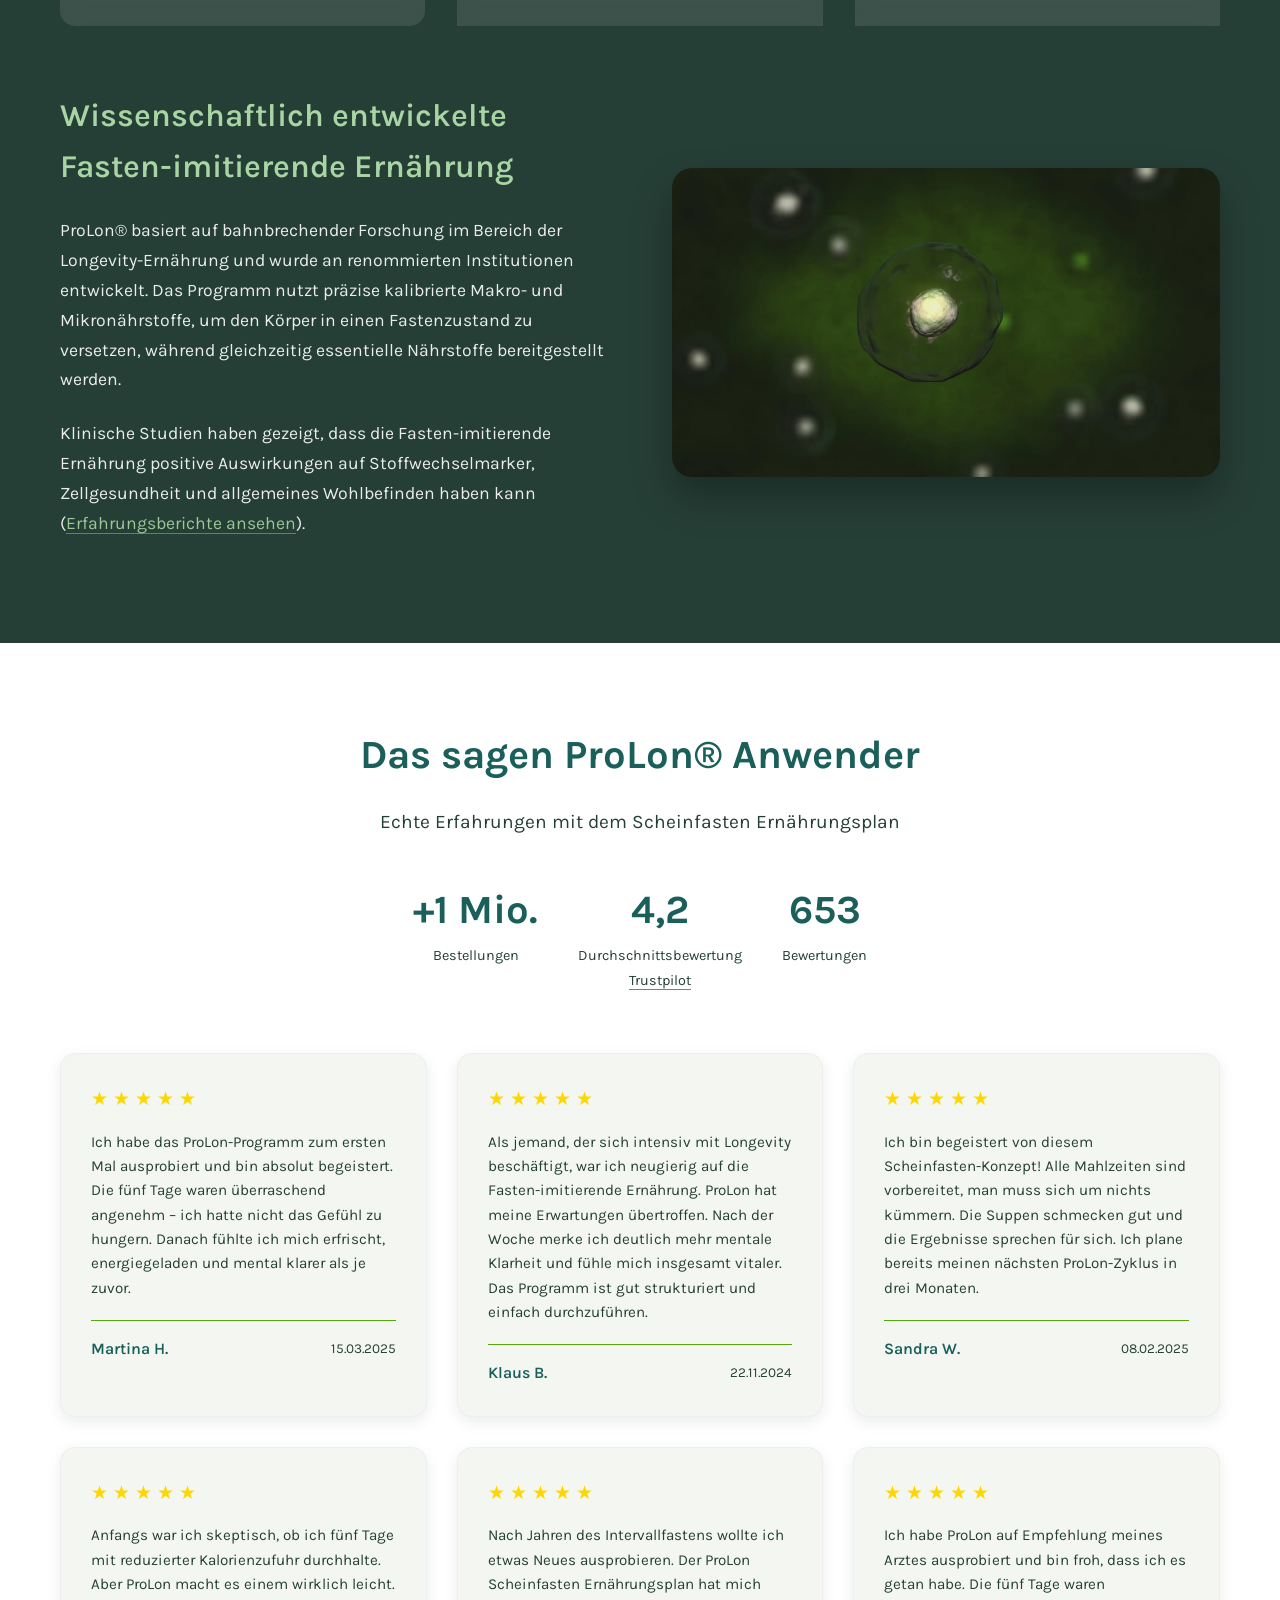
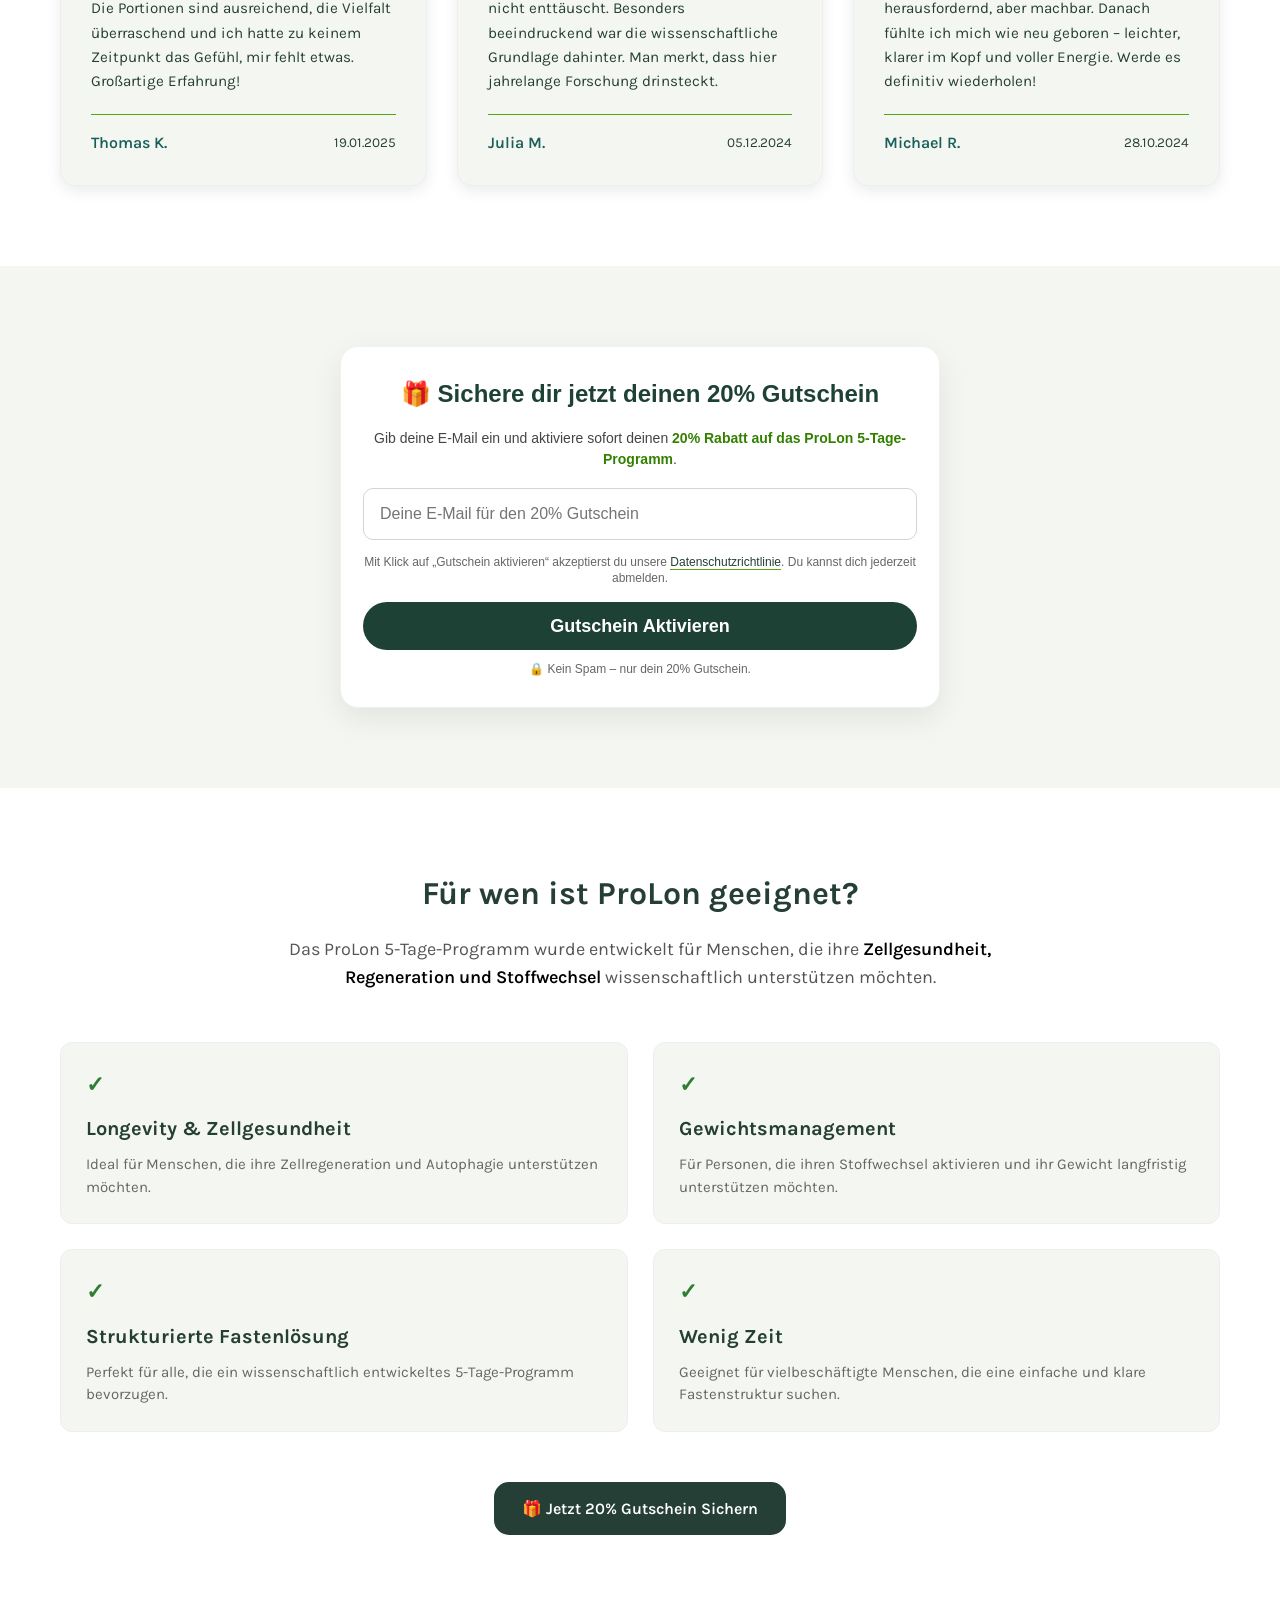
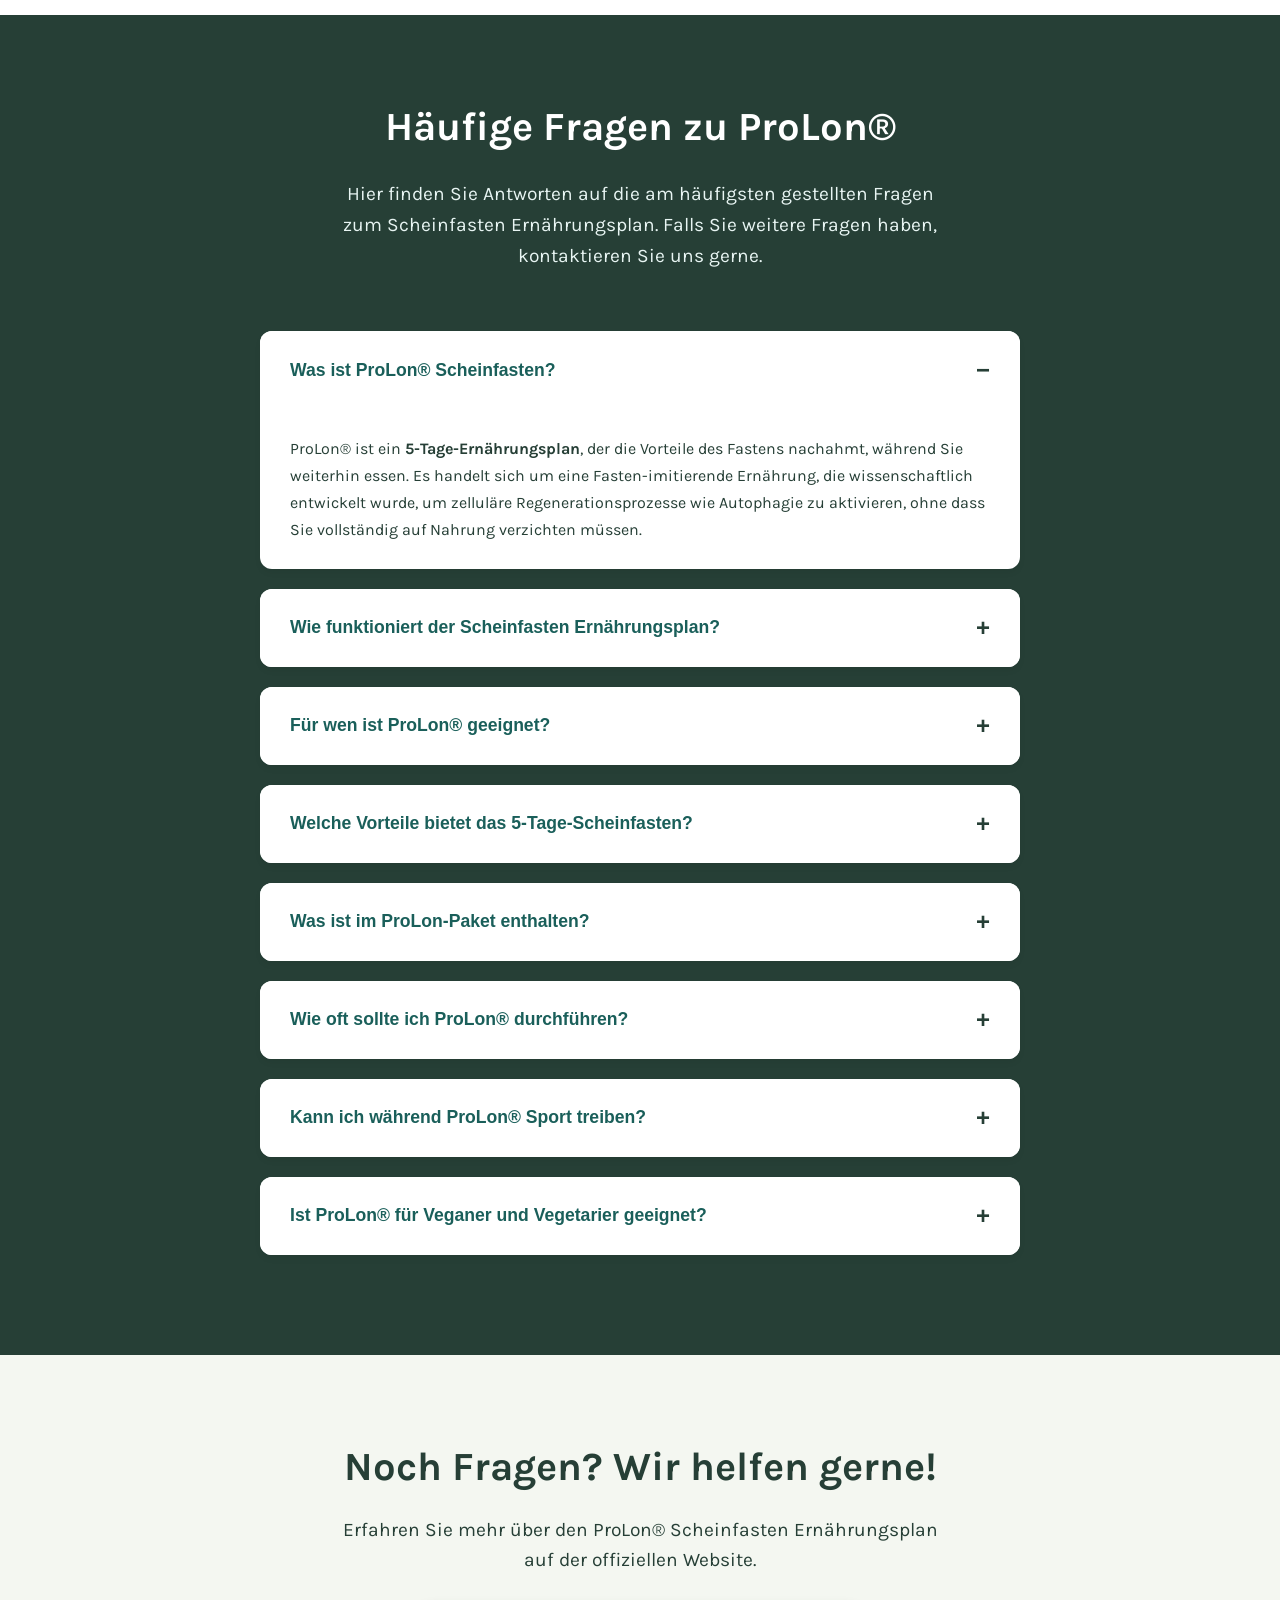
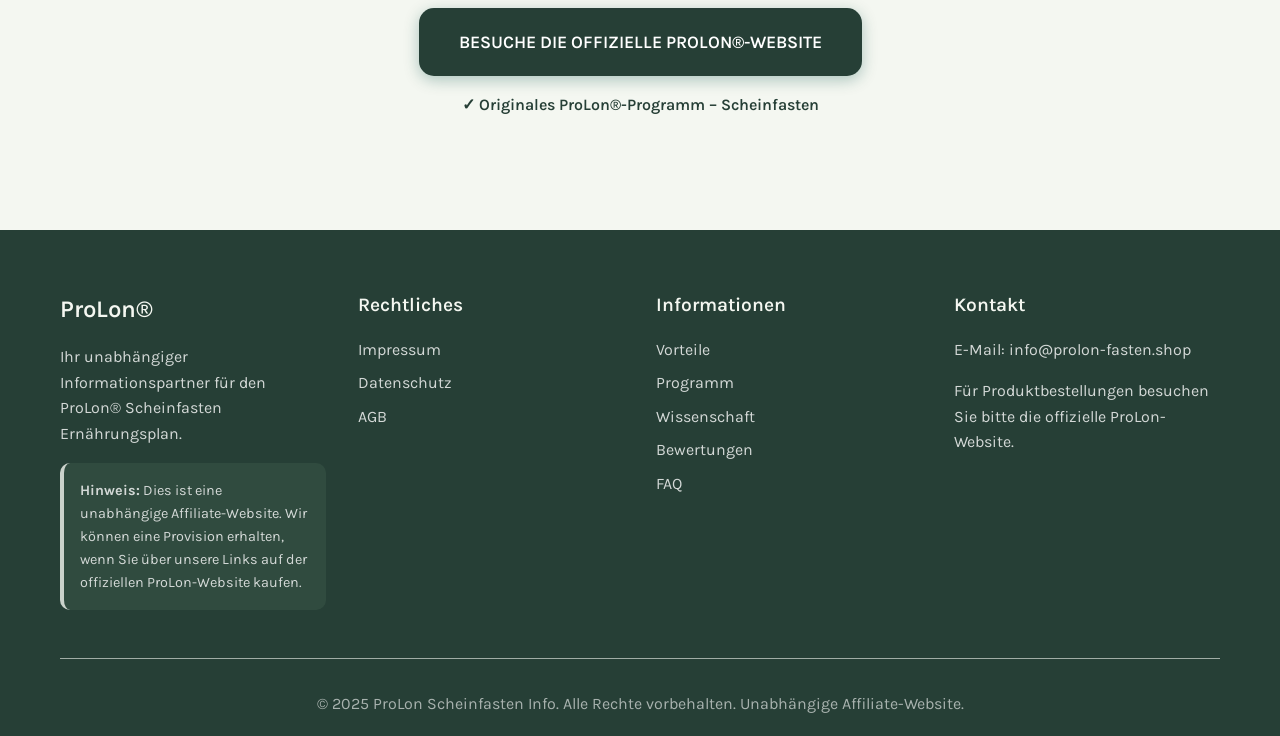
==== commit 81ae8095: "Add files via upload" ====
--- a/index.html
+++ b/index.html
@@ -613,14 +613,14 @@
       <span class="coupon-value" id="coupon-code">PROLON20</span>
 	  
 	  <div class="coupon-instruction">
-    Verwende diesen Code auf der offiziellen Website.
+    Klicke auf den Button unten – dein Rabatt wird automatisch im Warenkorb angewendet.
 	  </div>
 
       <a class="btn-newsletter" 
          href="https://prolon-fasten.com/6lmqvw" 
          rel="noopener nofollow" 
          target="_blank">
-         Jetzt mit 20% Rabatt Bestellen
+         Jetzt 20% Rabatt sichern
       </a>
     </div>
 
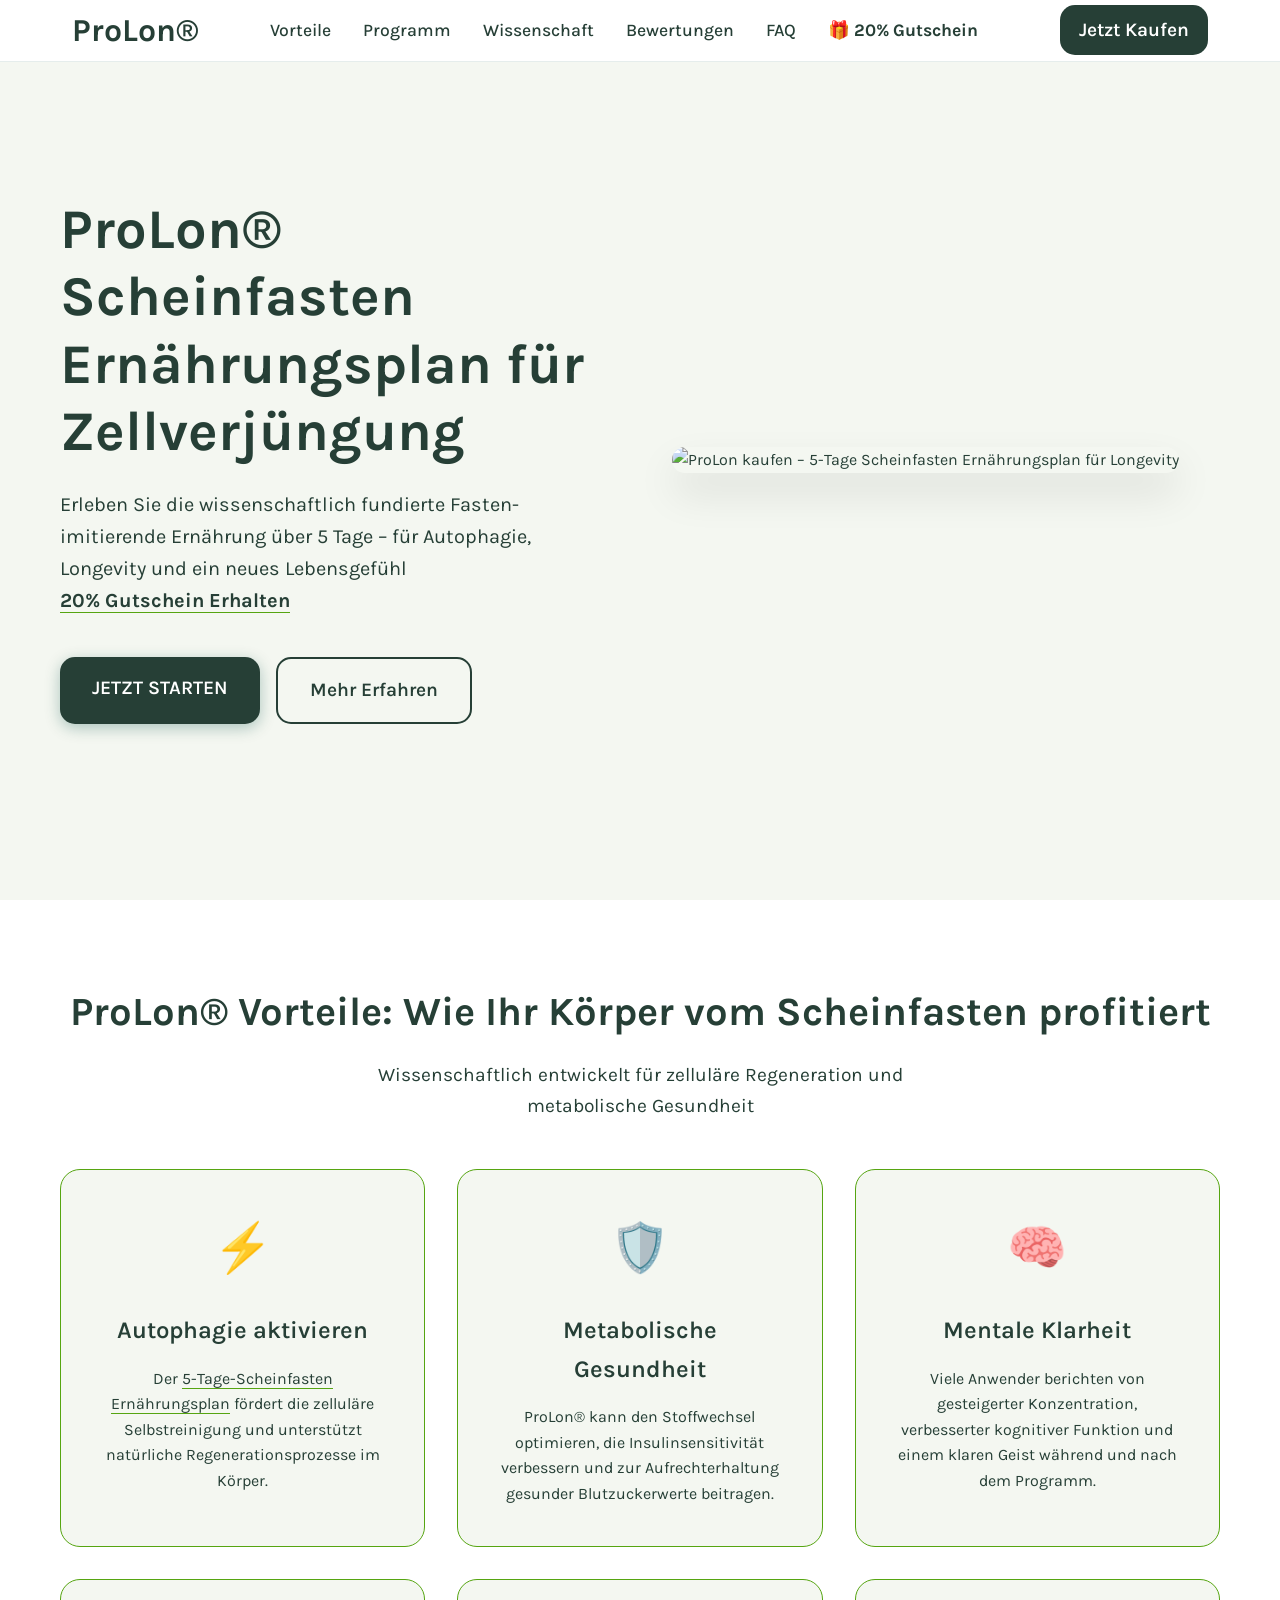
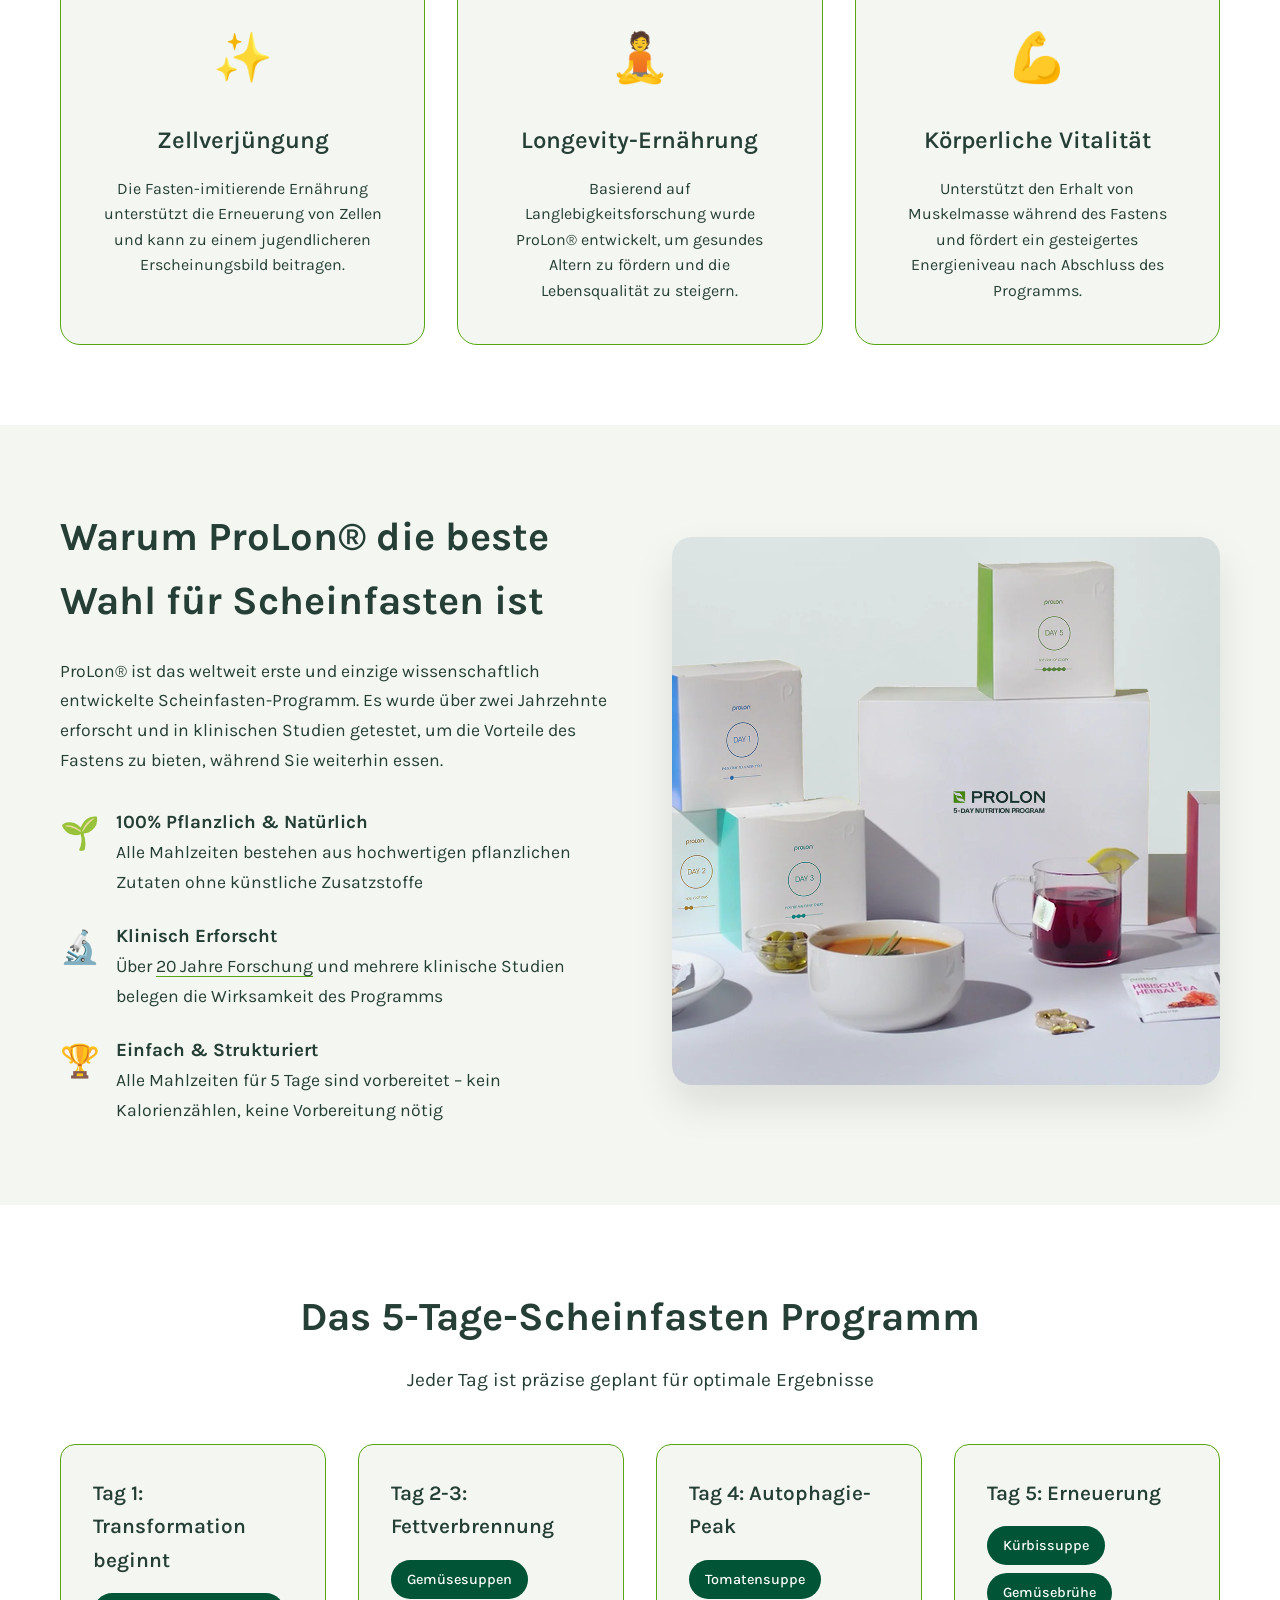
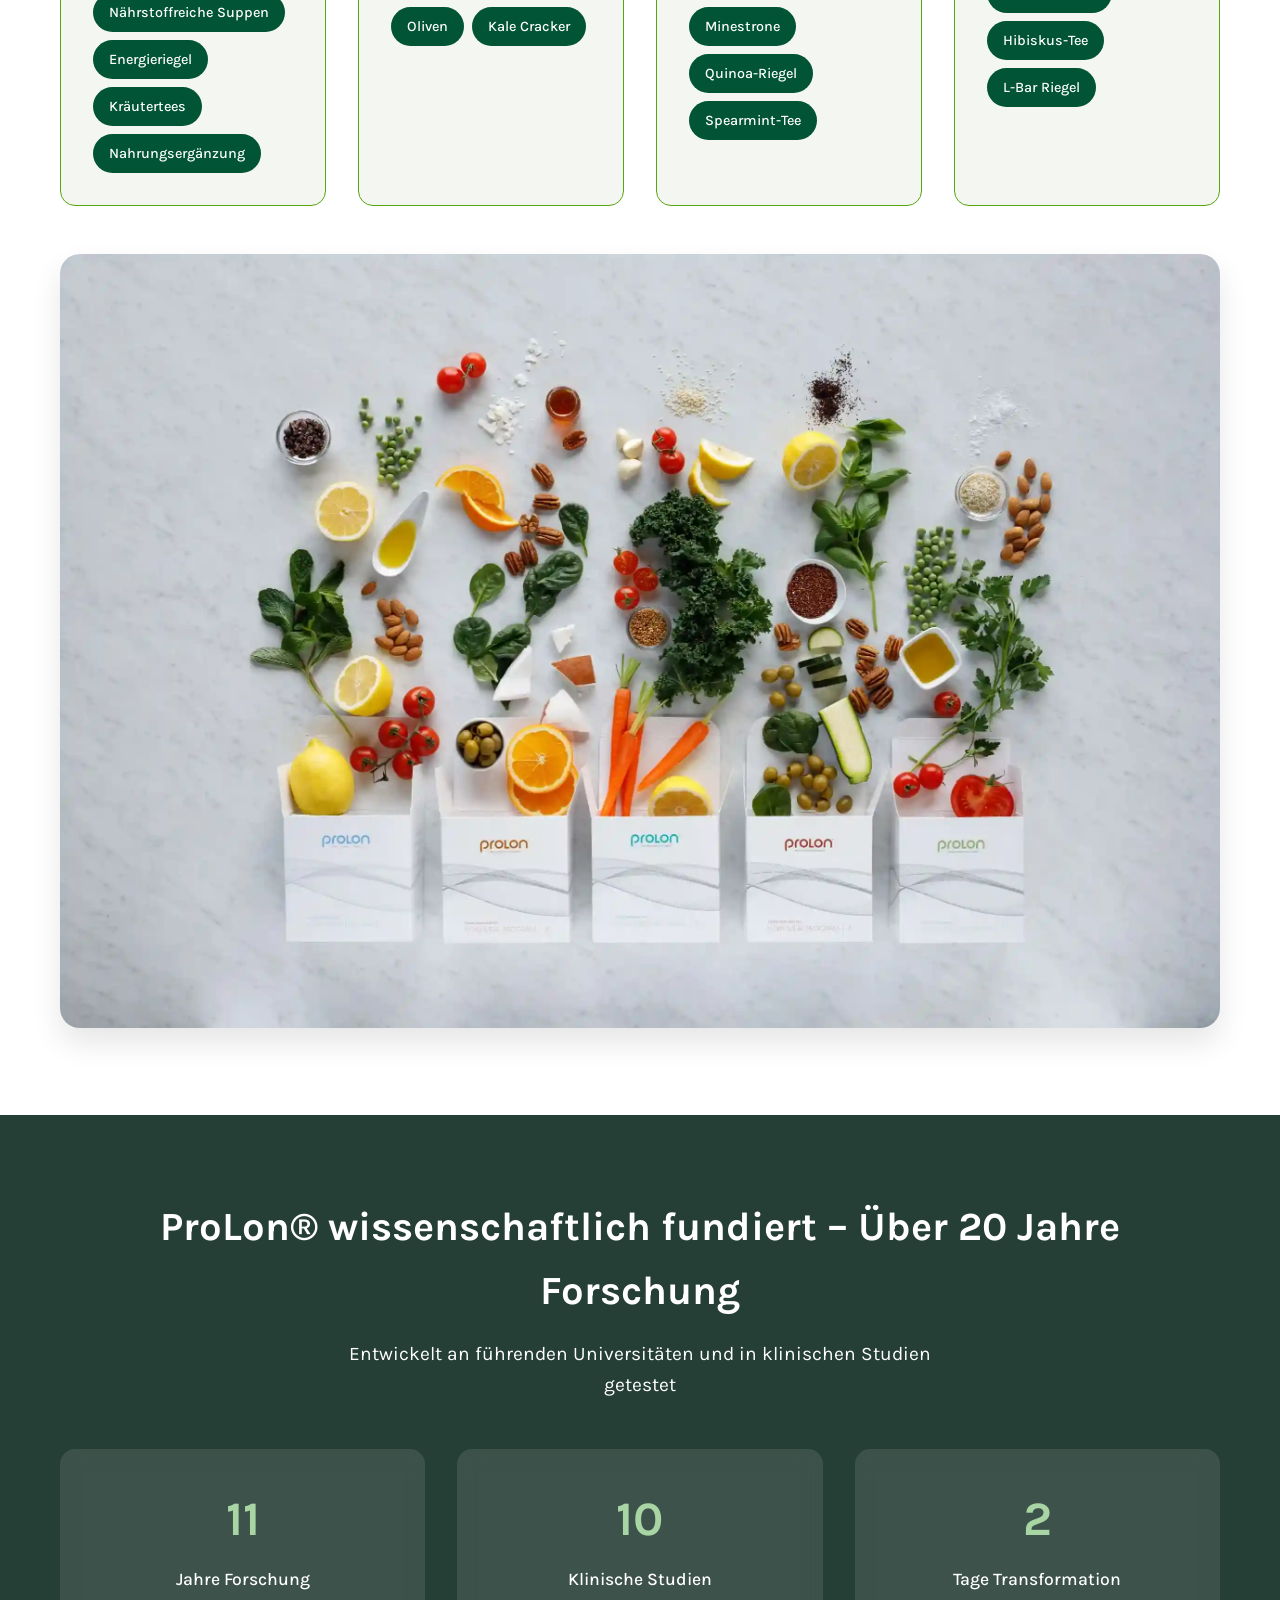
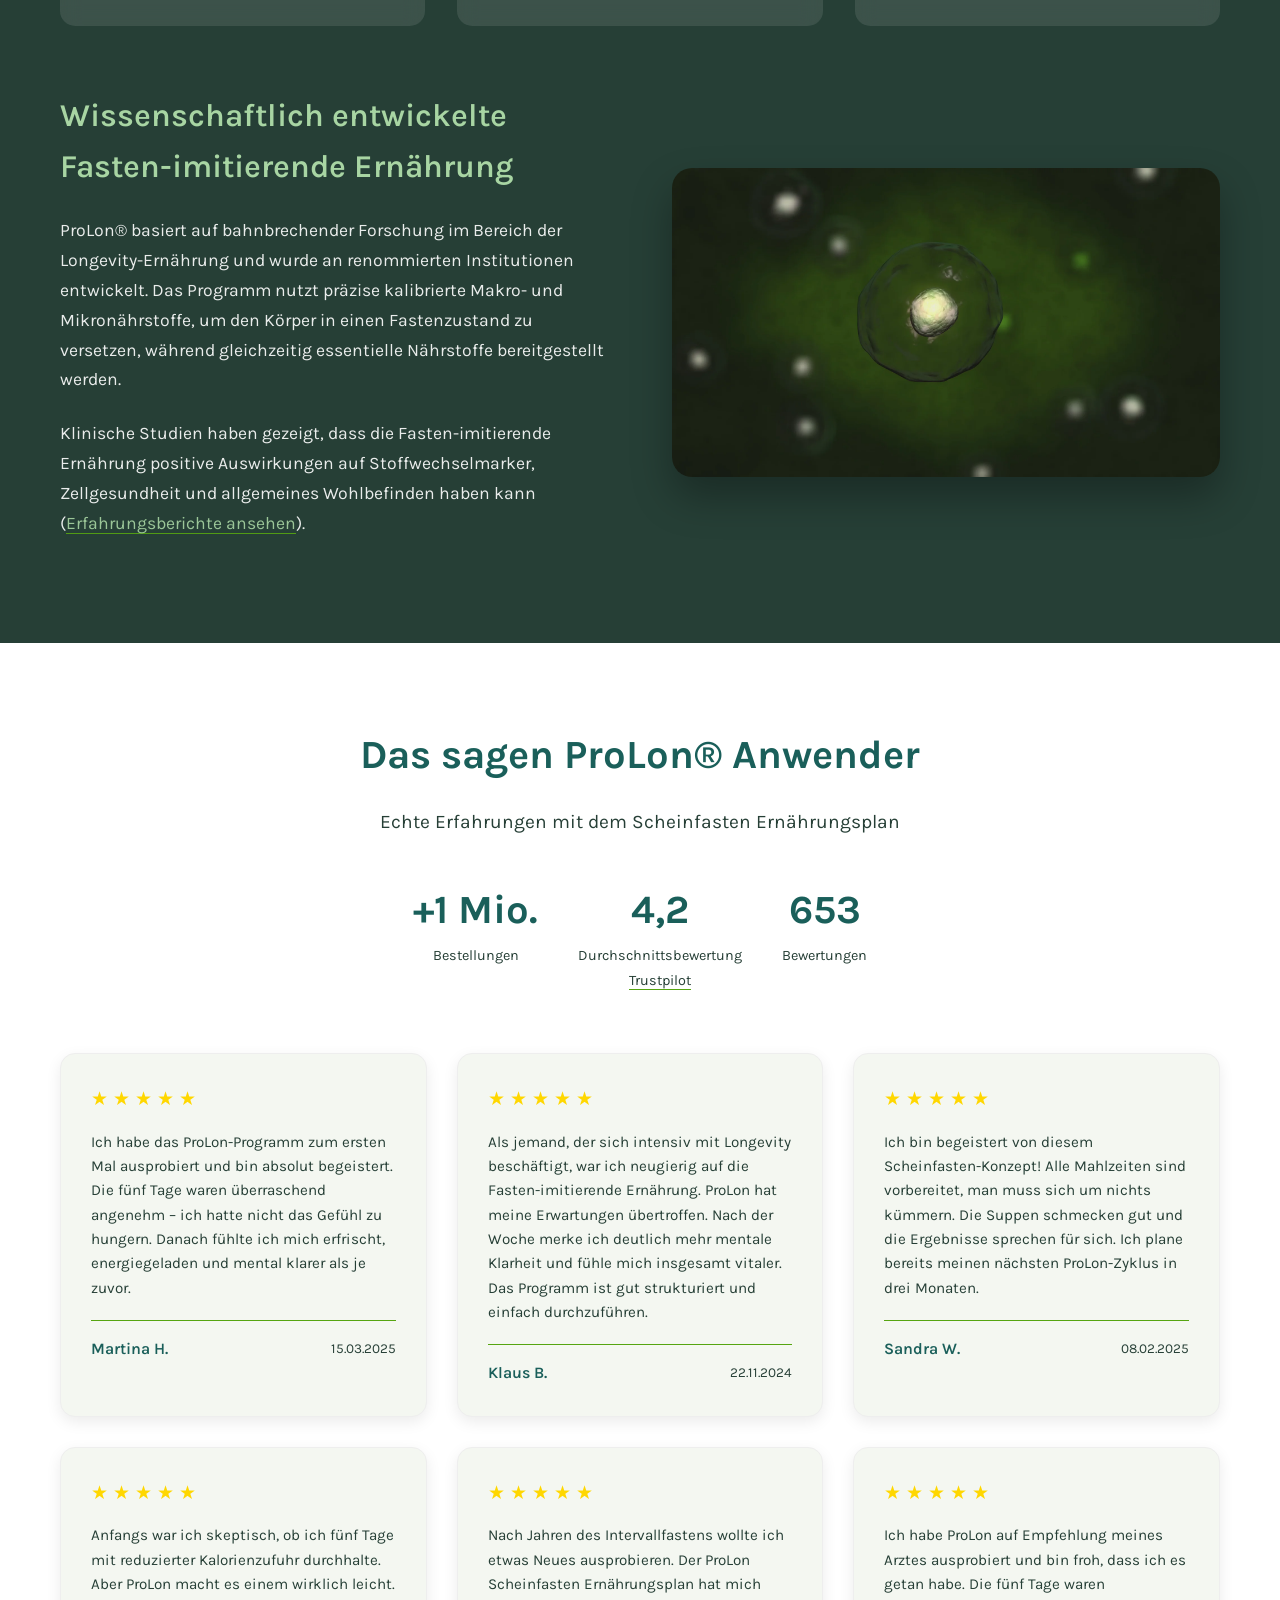
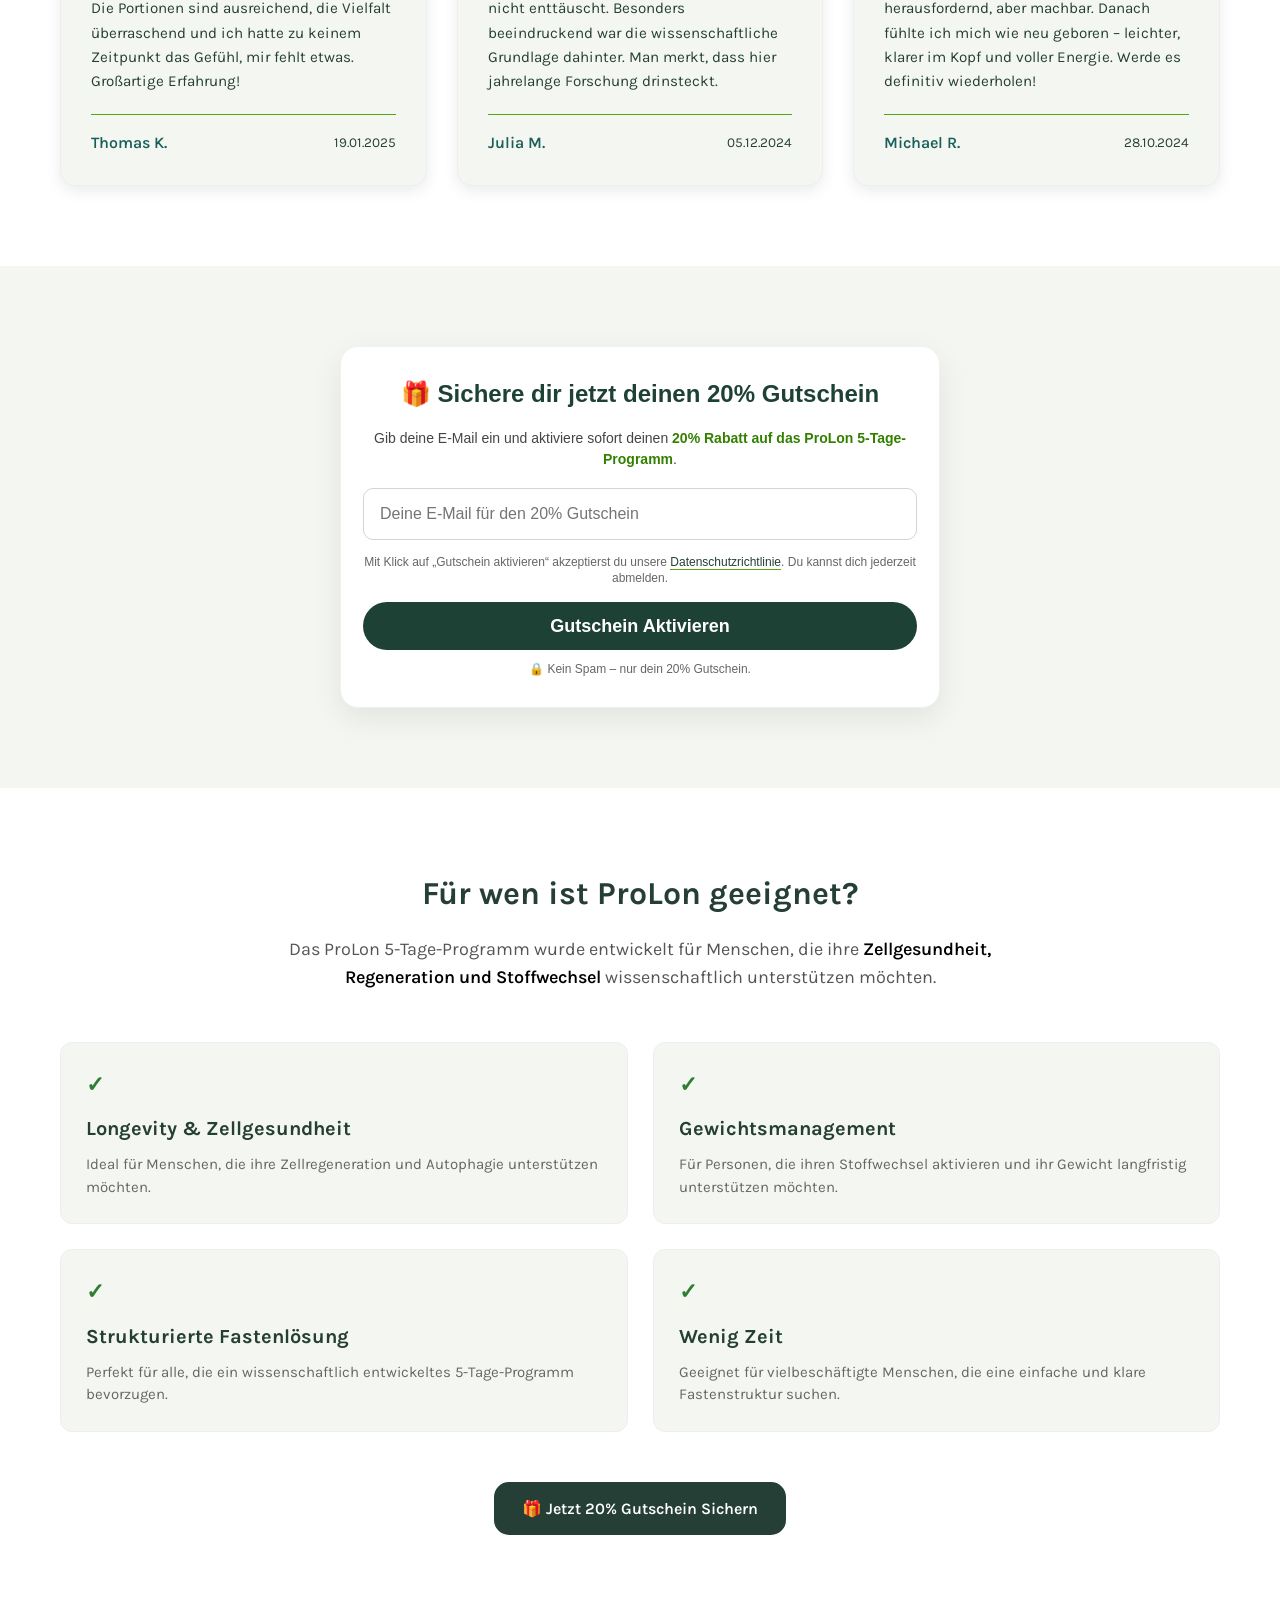
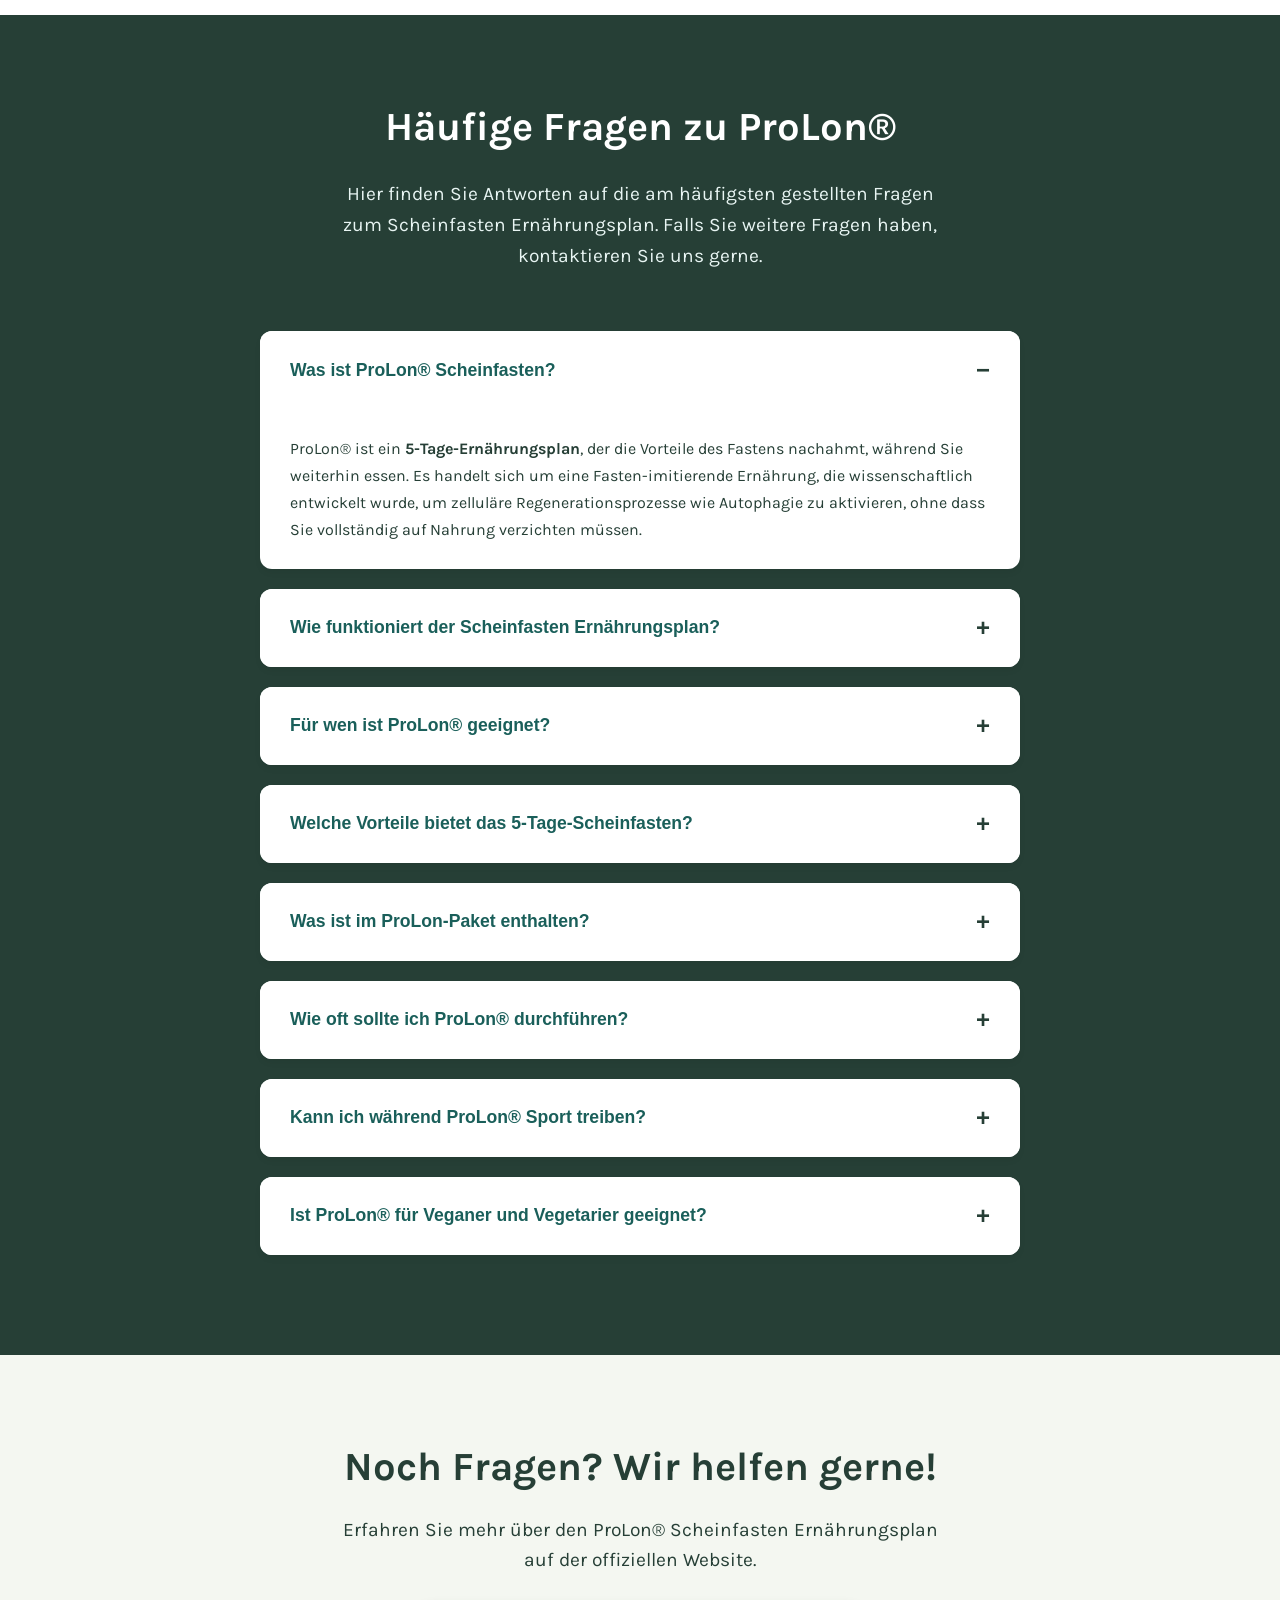
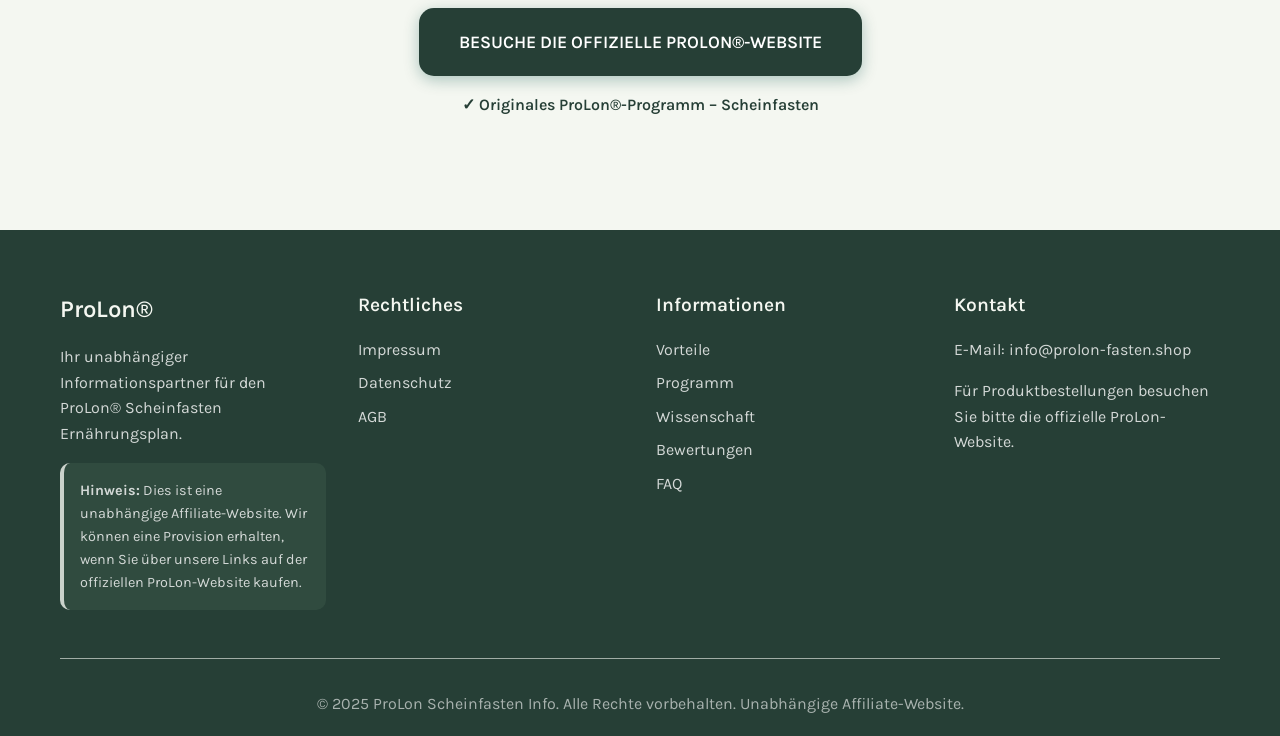
==== commit 211ee036: "Add files via upload" ====
--- a/index.html
+++ b/index.html
@@ -620,7 +620,7 @@
          href="https://prolon-fasten.com/6lmqvw" 
          rel="noopener nofollow" 
          target="_blank">
-         Jetzt 20% Rabatt sichern
+        🔥 Jetzt 20% Rabatt Sichern
       </a>
     </div>
 
--- a/styles.css
+++ b/styles.css
@@ -1494,6 +1494,8 @@
   font-size:16px;
   text-decoration:none;
   transition:all .2s ease;
+  text-transform: uppercase;
+  letter-spacing: 0.5px;
 }
 
 .btn-newsletter:hover{
@@ -1620,7 +1622,7 @@
 .coupon-instruction{
   margin-top:8px;
   margin-bottom:14px;
-  font-size:0.9rem;
+  font-size:0.8rem;
   color:#666;
   text-align:center;
   line-height:1.4;
--- a/styles.css
+++ b/styles.css
@@ -1494,6 +1494,8 @@
   font-size:16px;
   text-decoration:none;
   transition:all .2s ease;
+  text-transform: uppercase;
+  letter-spacing: 0.5px;
 }
 
 .btn-newsletter:hover{
@@ -1620,7 +1622,7 @@
 .coupon-instruction{
   margin-top:8px;
   margin-bottom:14px;
-  font-size:0.9rem;
+  font-size:0.8rem;
   color:#666;
   text-align:center;
   line-height:1.4;
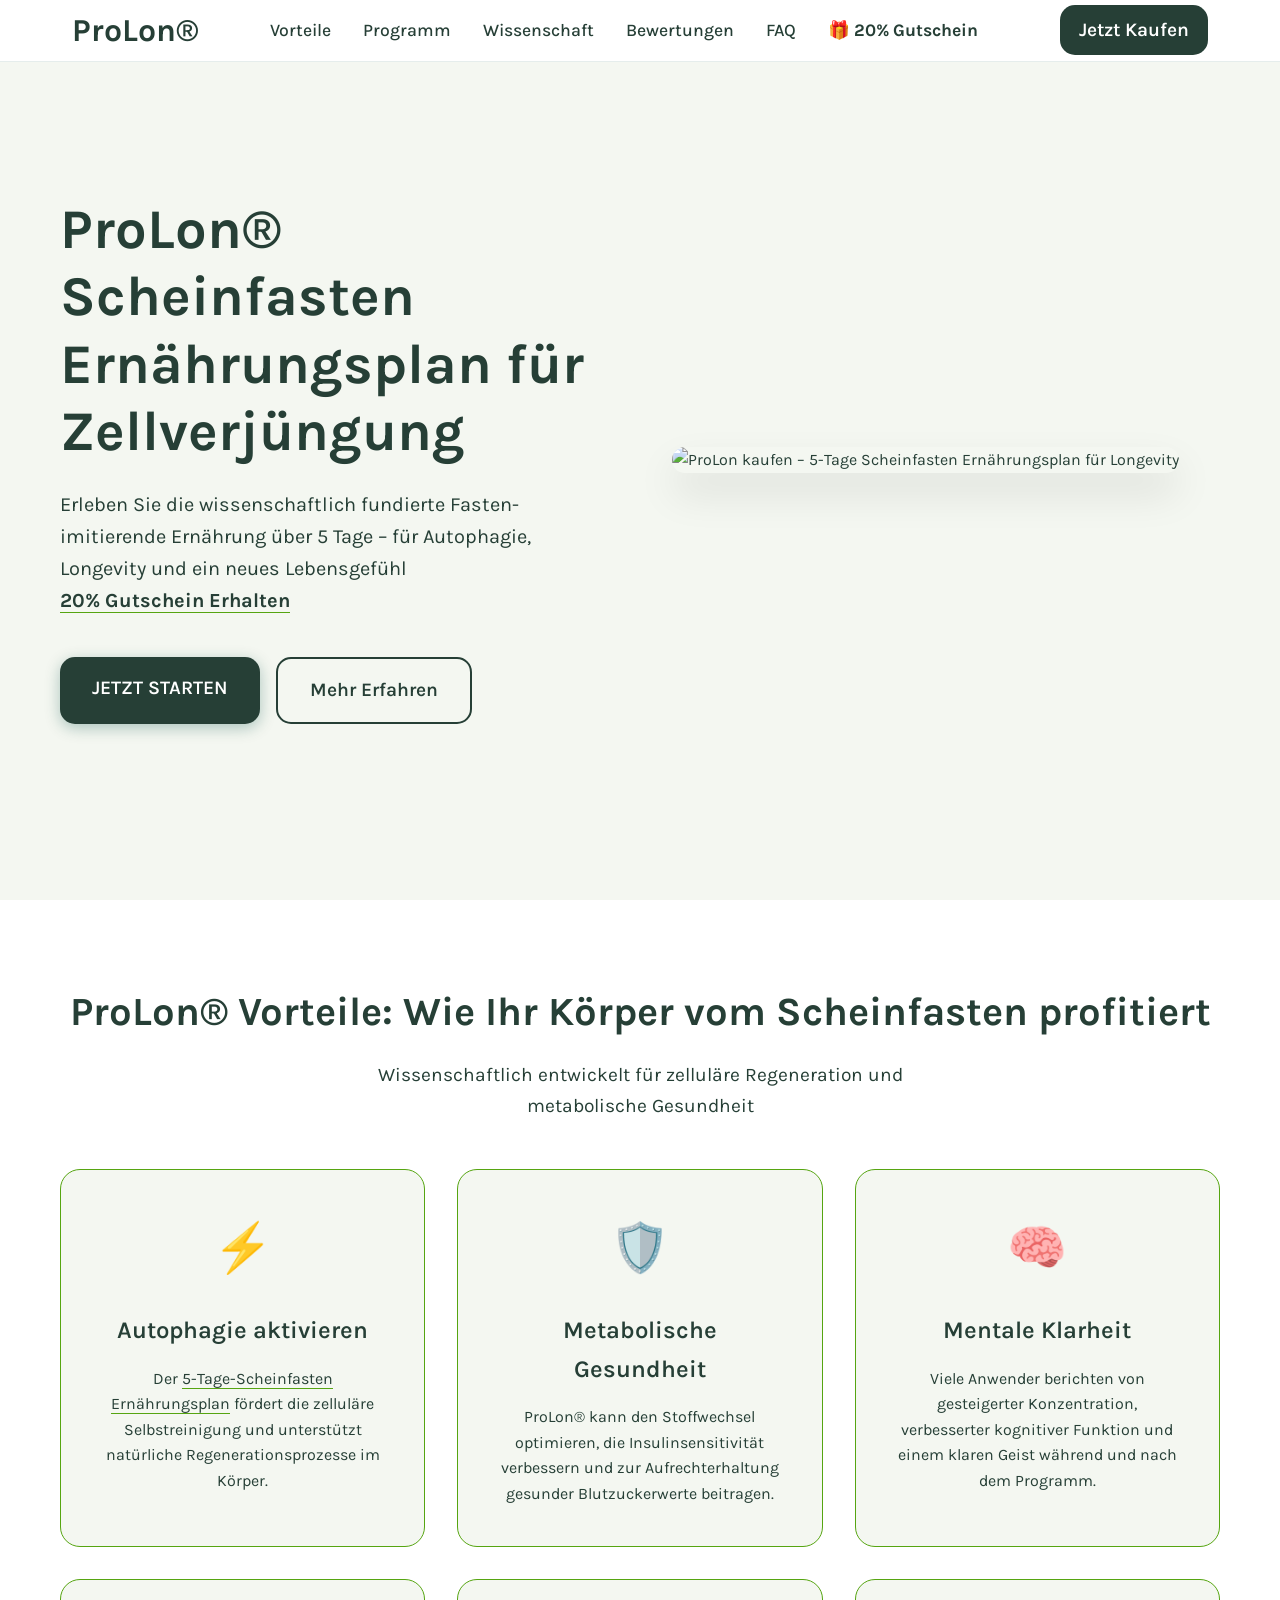
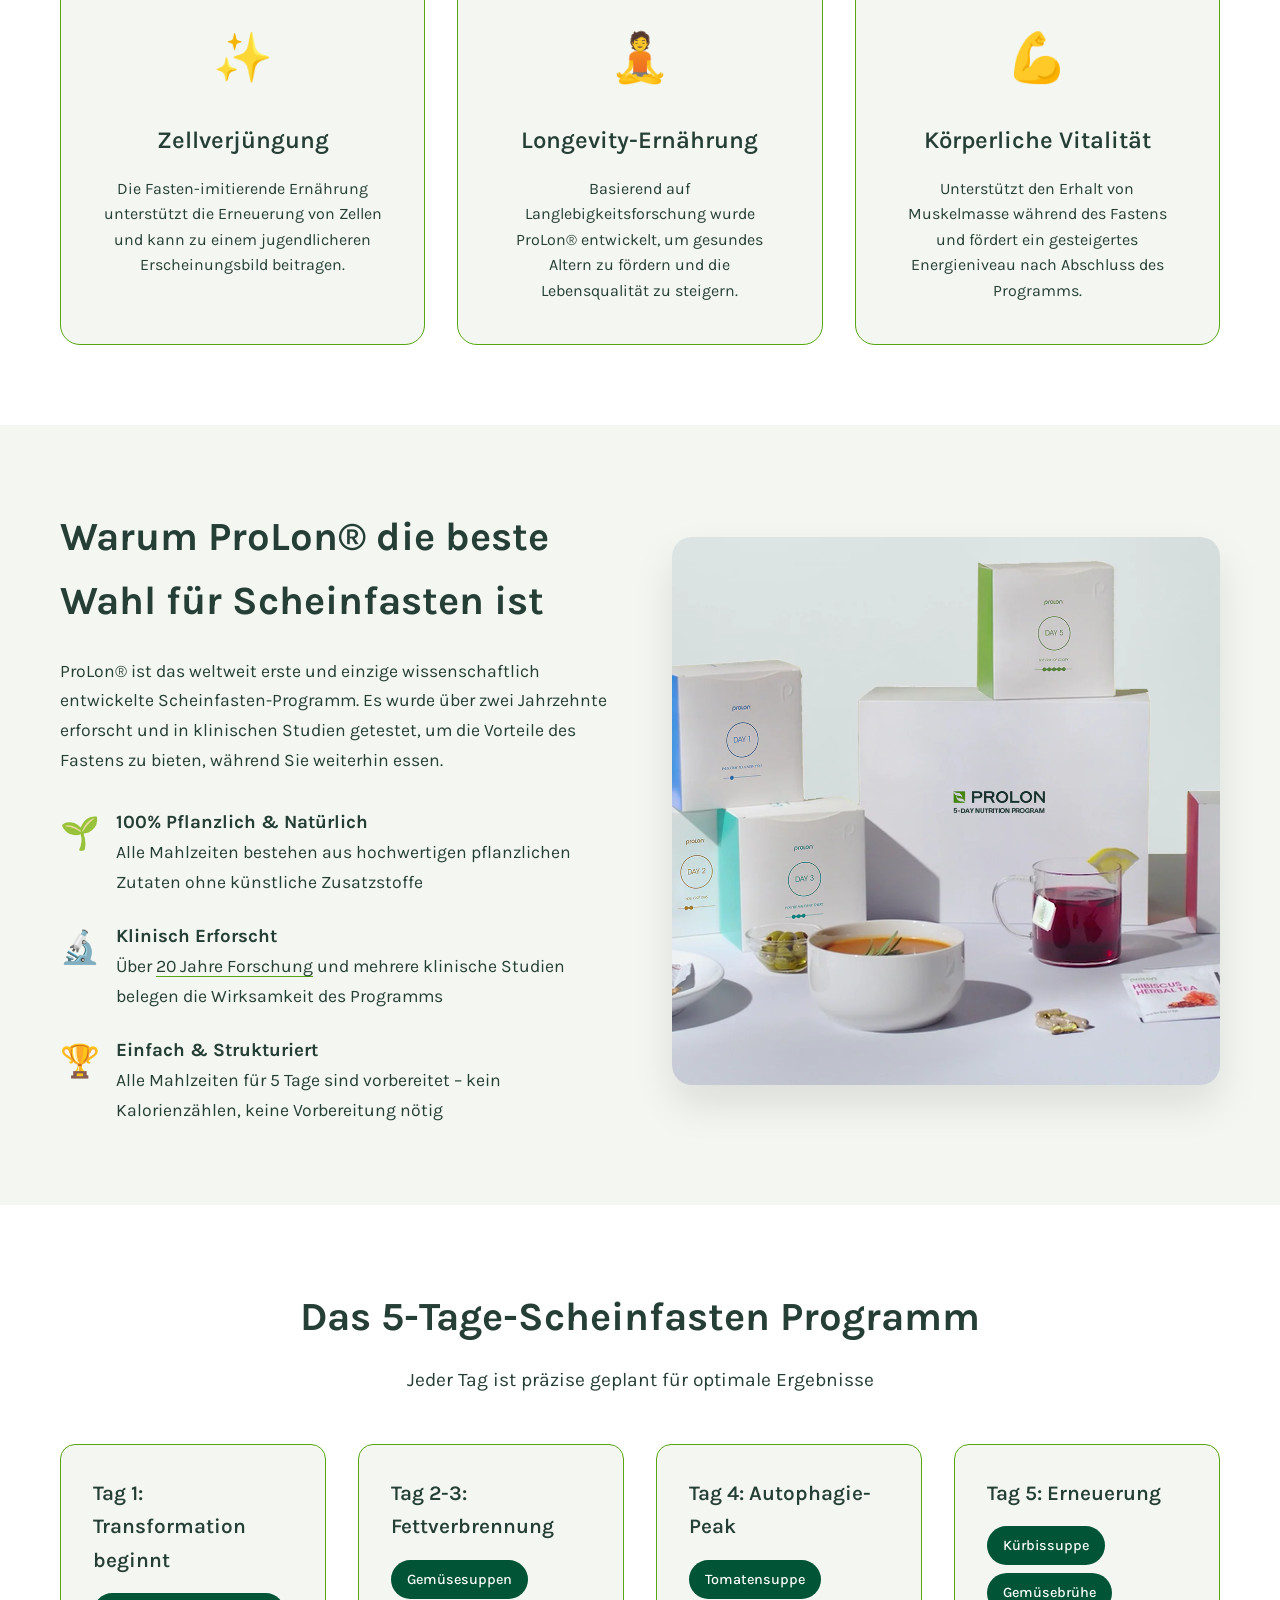
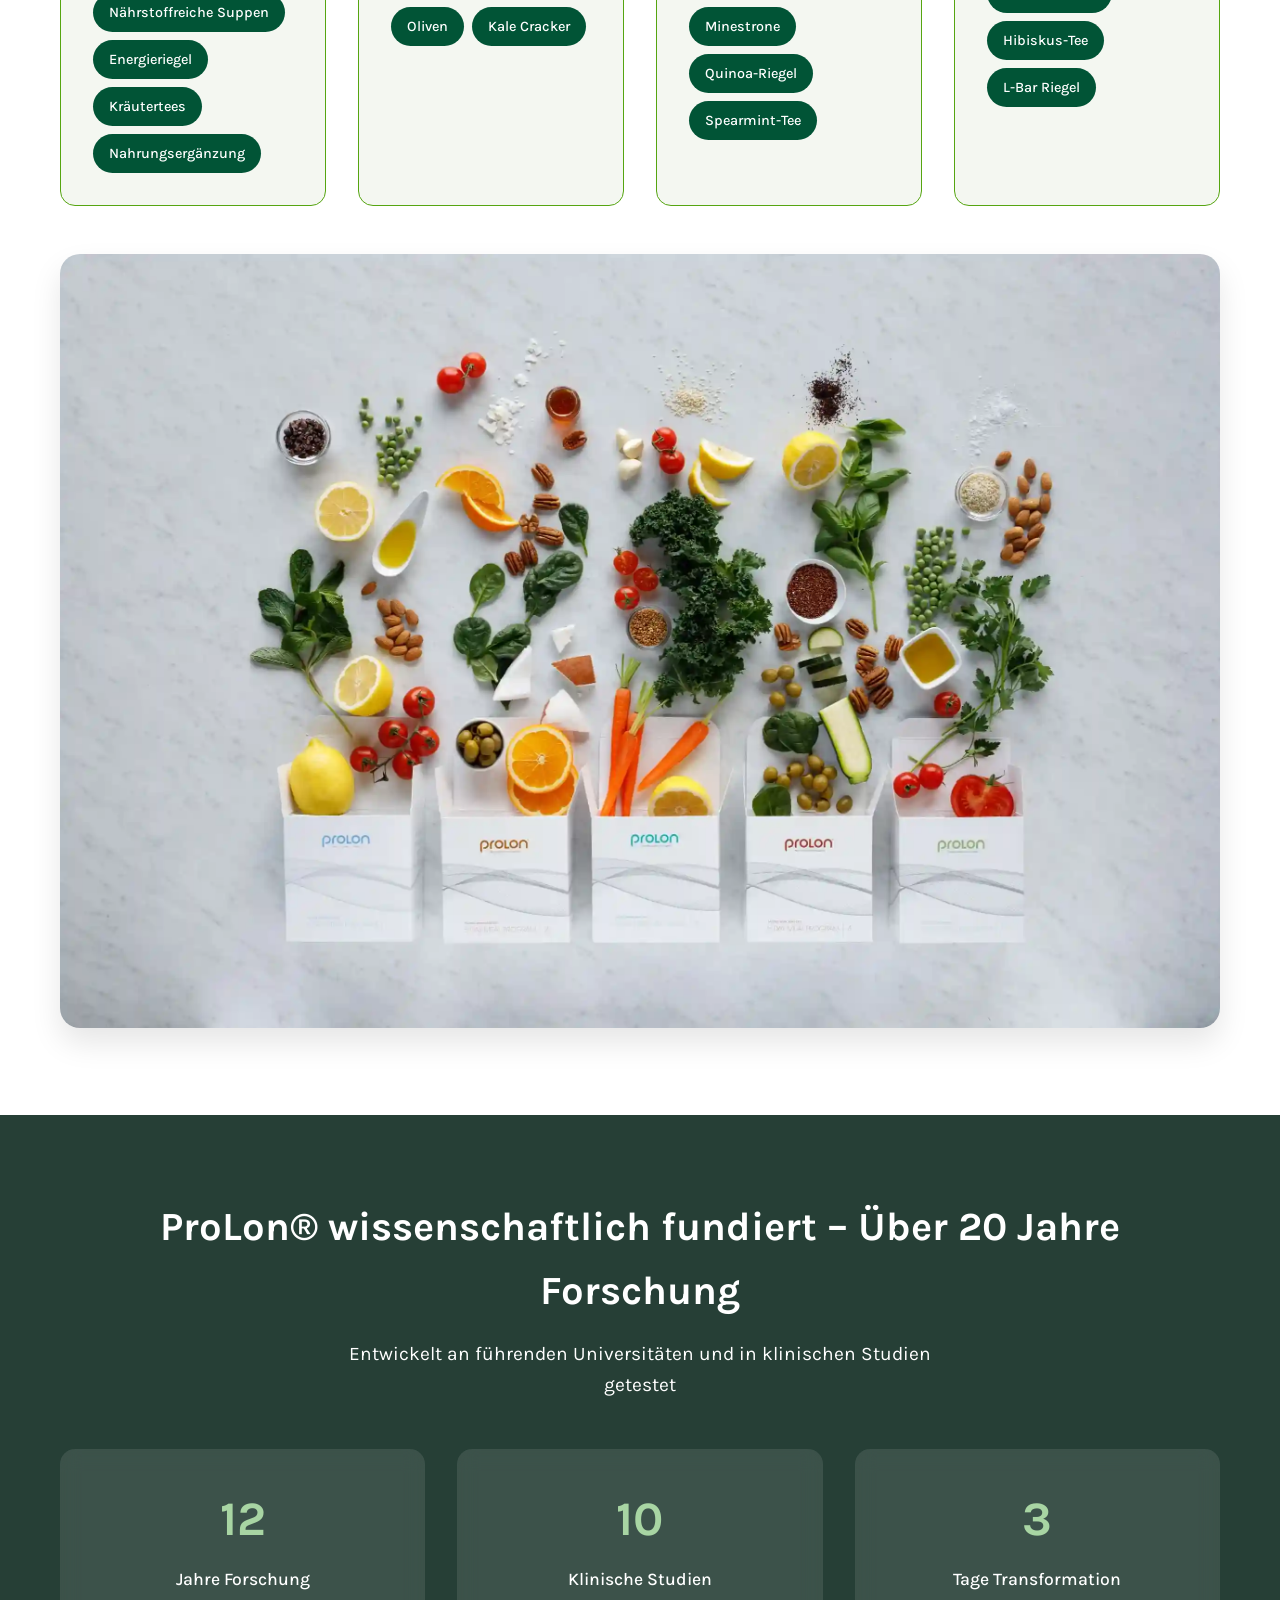
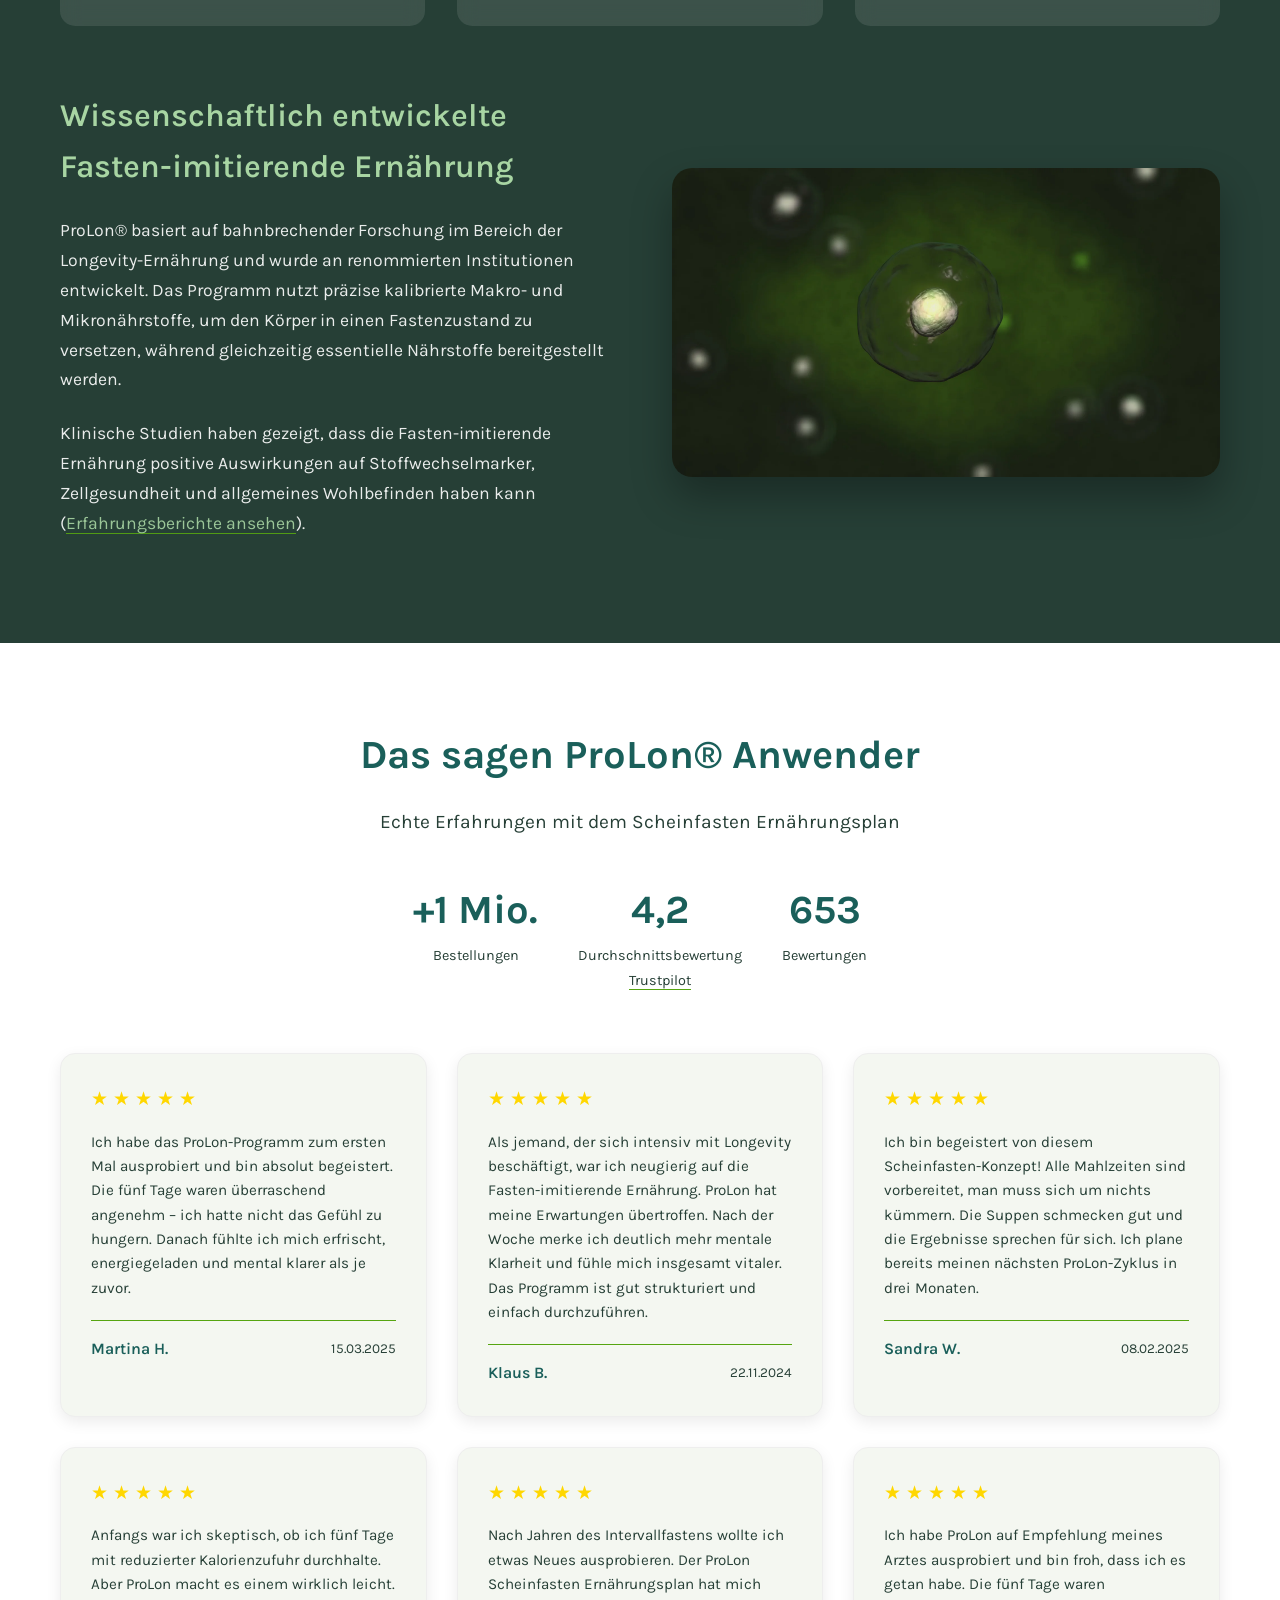
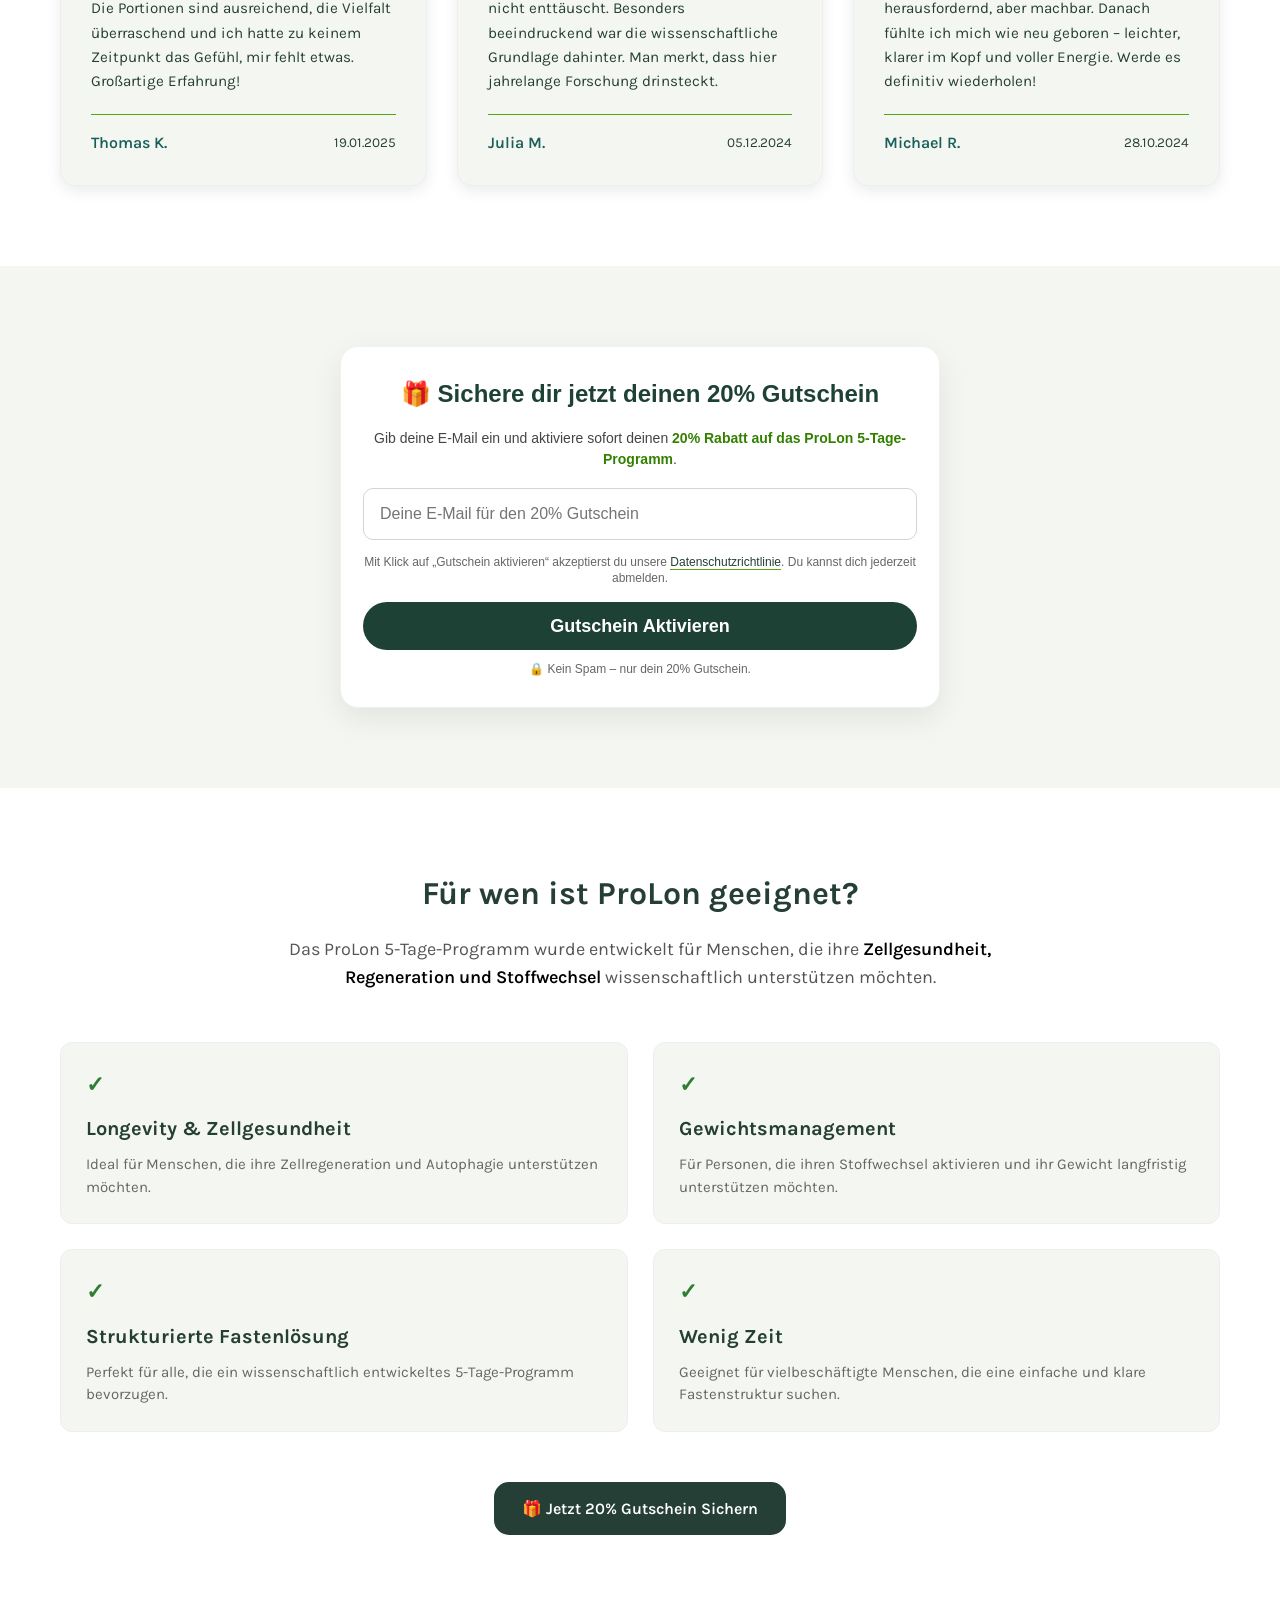
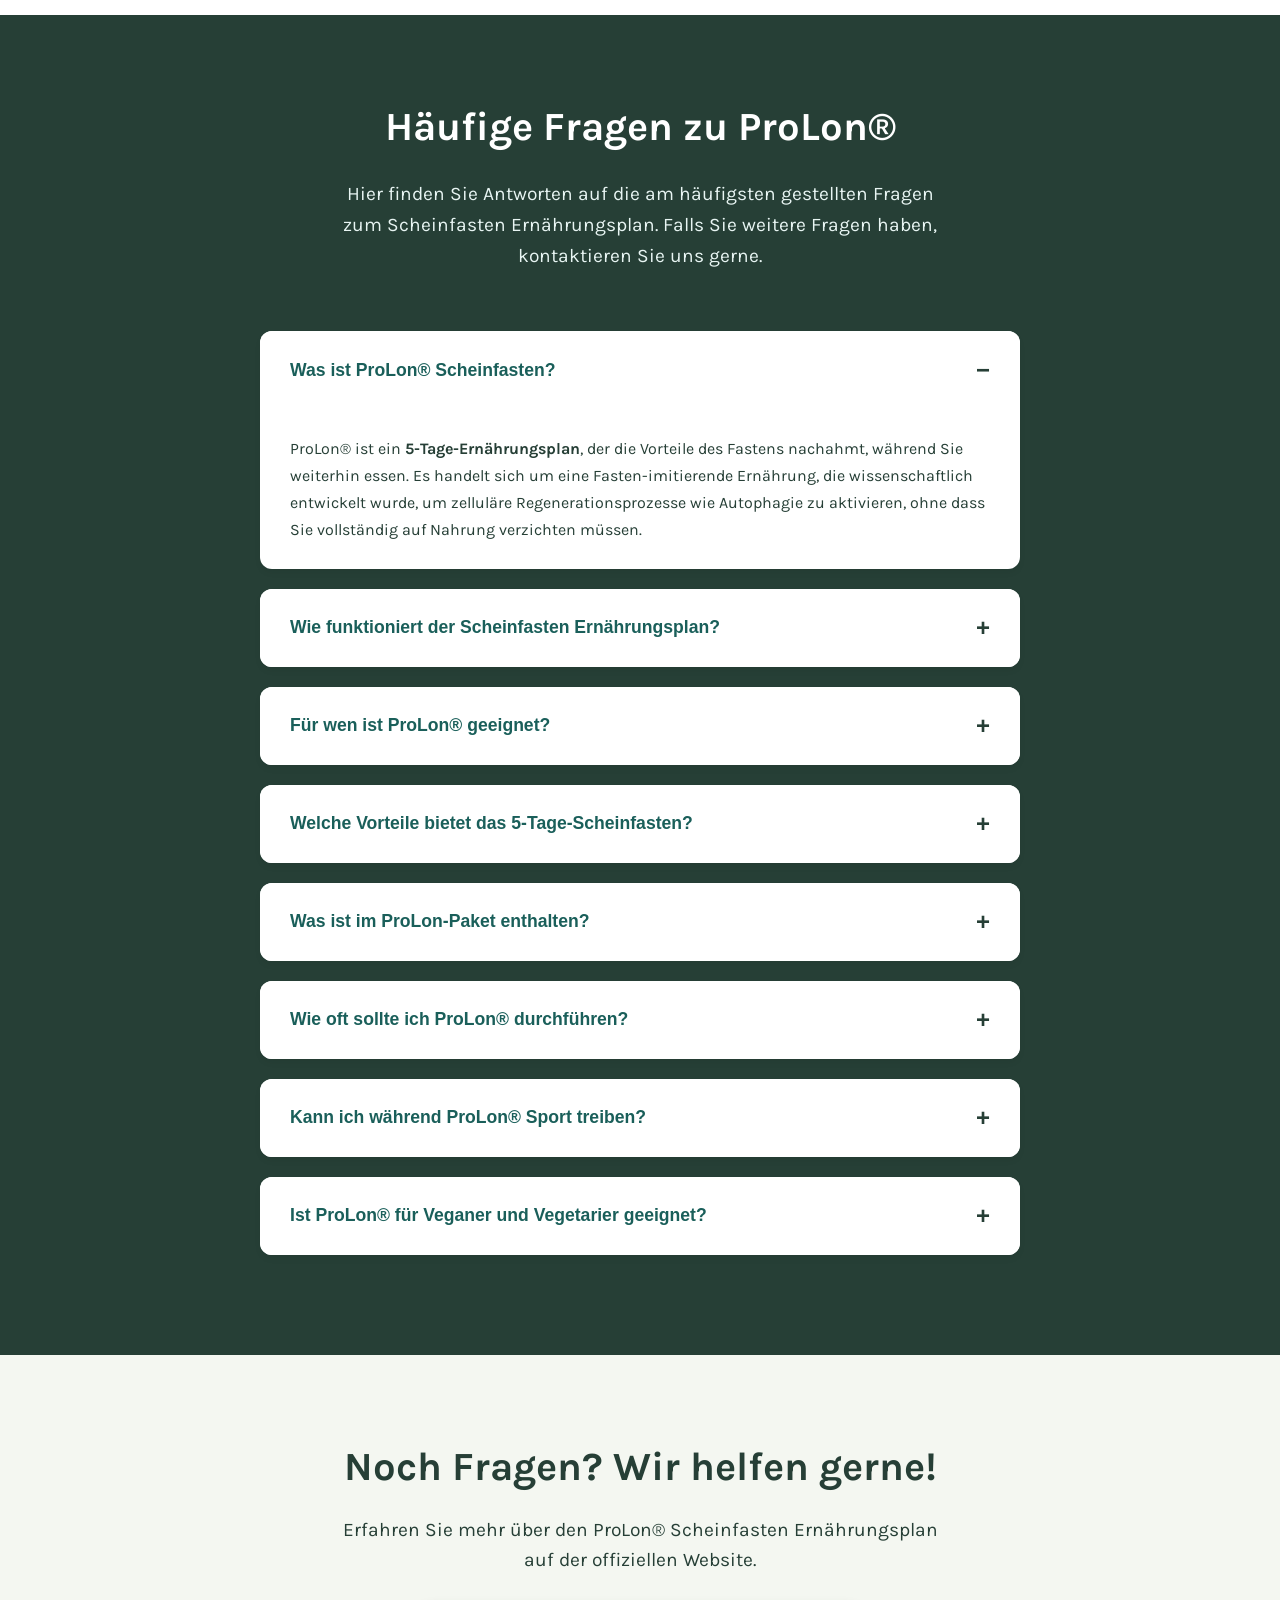
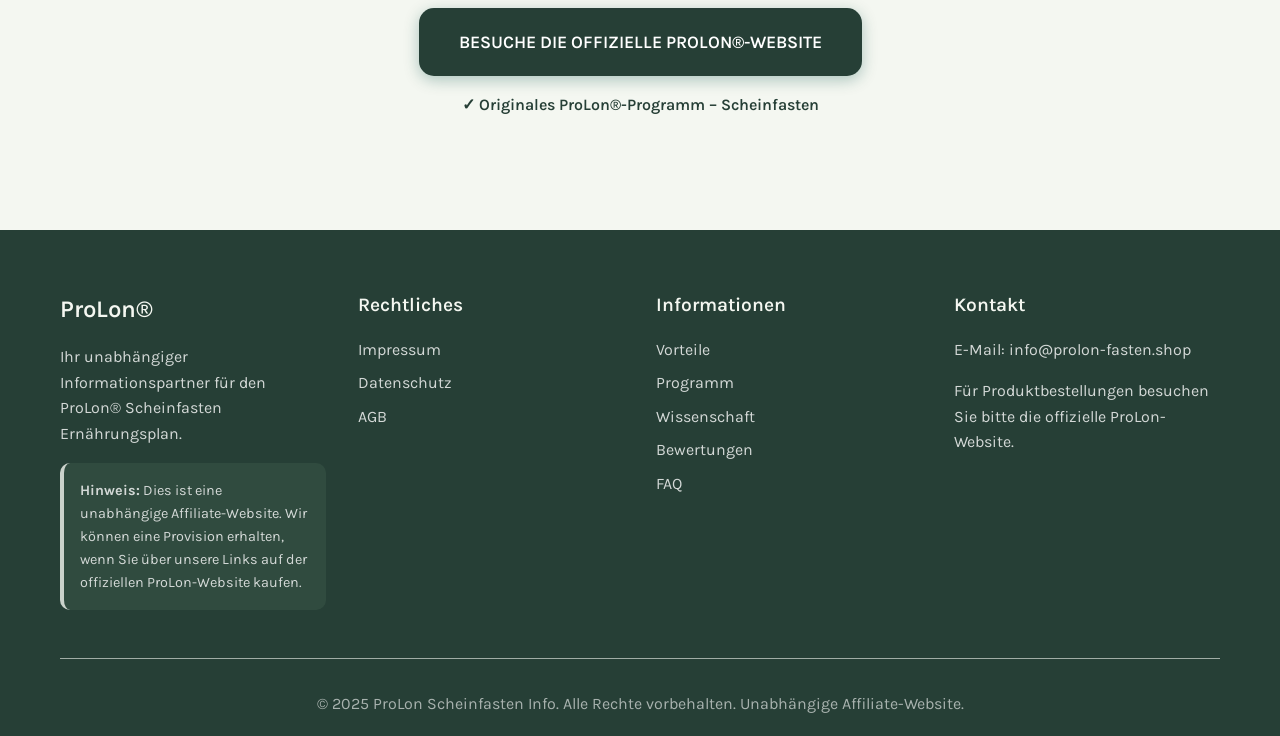
==== commit 17efb60e: "Add files via upload" ====
--- a/index.html
+++ b/index.html
@@ -7,13 +7,13 @@
 	<meta name="description" content="ProLon® Scheinfasten: Wissenschaftlicher 5-Tage-Ernährungsplan für Longevity und Zellregeneration. Jetzt 20% Rabatt mit Gutschein sichern." />
 
     <!-- Canonical, Favicon, Hreflang -->
-    <link rel="canonical" href="https://prolon-fasten.shop/" />
+    <link rel="canonical" href="https://prolon-scheinfasten.de/" />
     <link rel="icon" type="image/png" sizes="32x32" href="/favicon-150x150.png" />
     <link rel="icon" type="image/png" sizes="192x192" href="/favicon-300x300.png" />
 	<link rel="apple-touch-icon" href="/favicon-300x300.png" />
 	<meta name="msapplication-TileImage" content="/favicon-300x300.png" />
-    <link rel="alternate" hreflang="de" href="https://prolon-fasten.shop/" />
-    <link rel="alternate" hreflang="x-default" href="https://prolon-fasten.shop/" />
+    <link rel="alternate" hreflang="de" href="https://prolon-scheinfasten.de/" />
+    <link rel="alternate" hreflang="x-default" href="https://prolon-scheinfasten.de/" />
 
     <!-- Preconnect to essential third-party domains -->
     <link rel="preconnect" href="https://www.googletagmanager.com" crossorigin />
